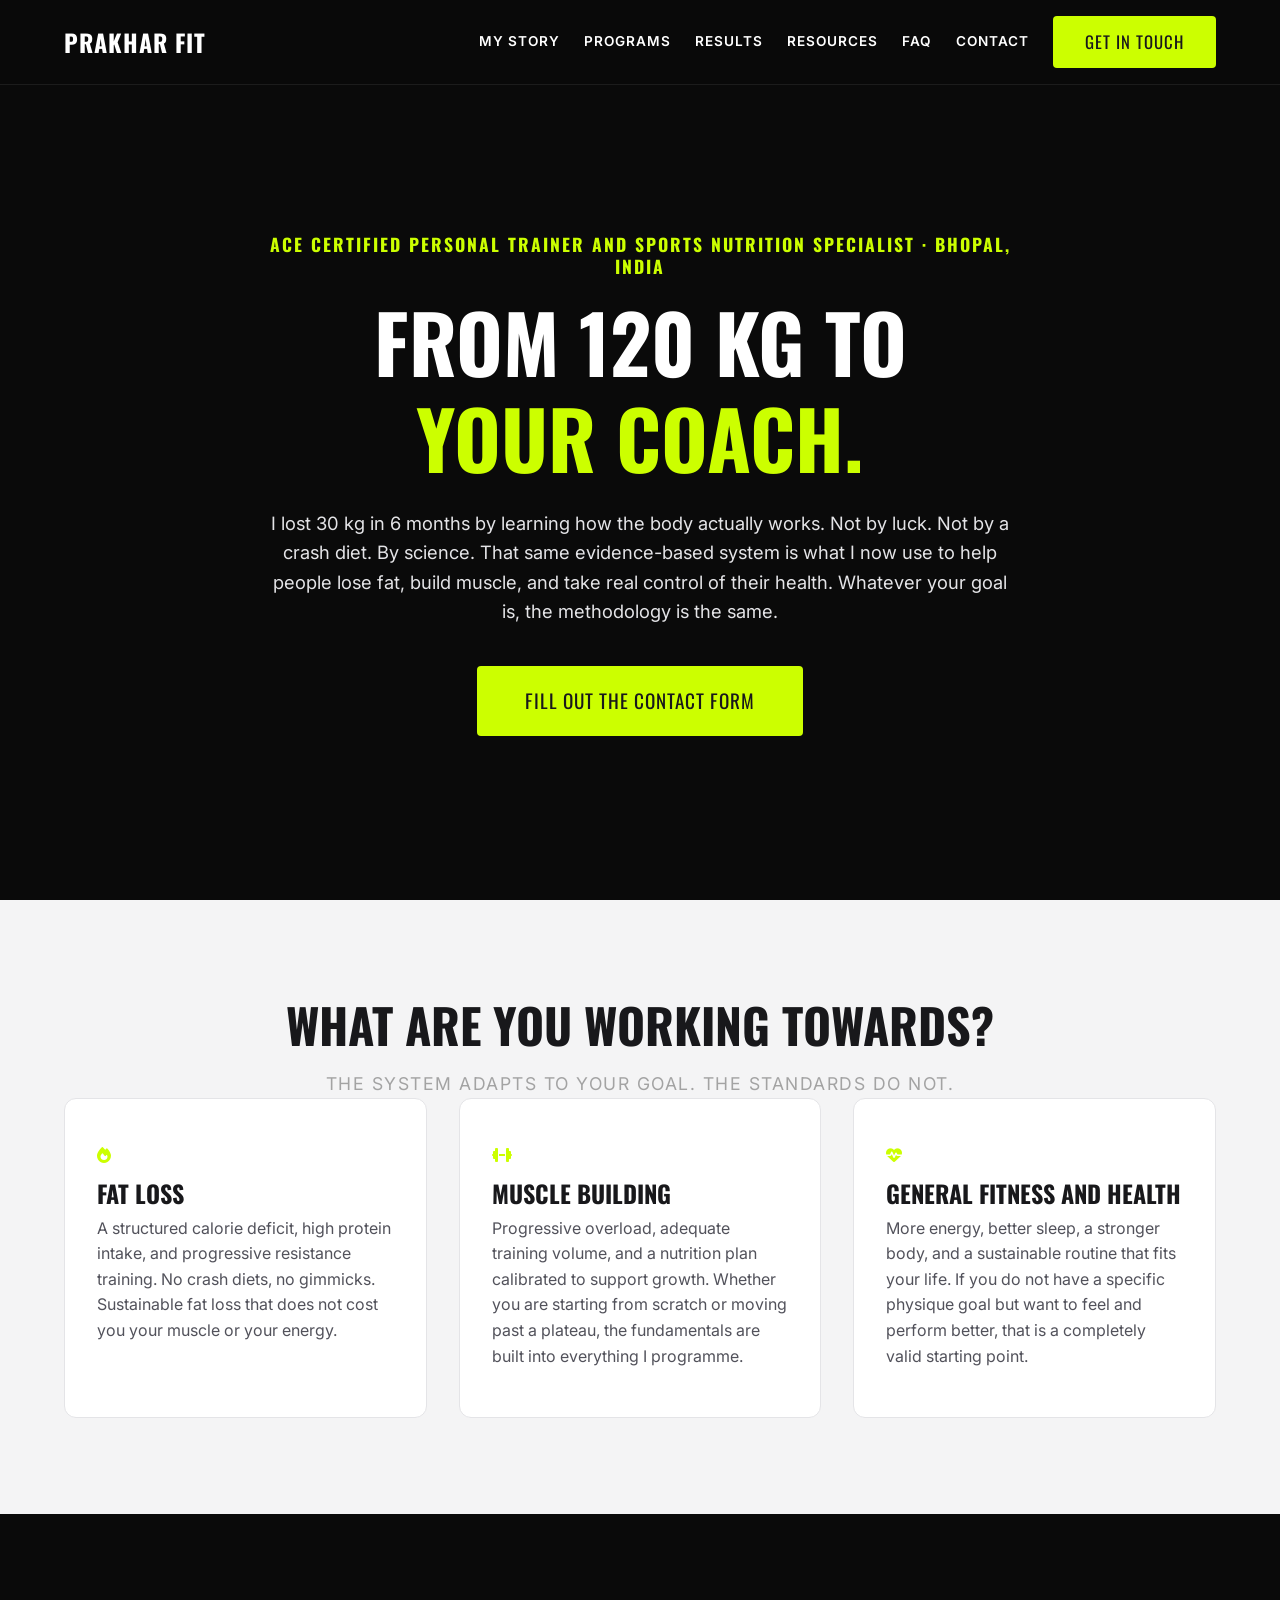
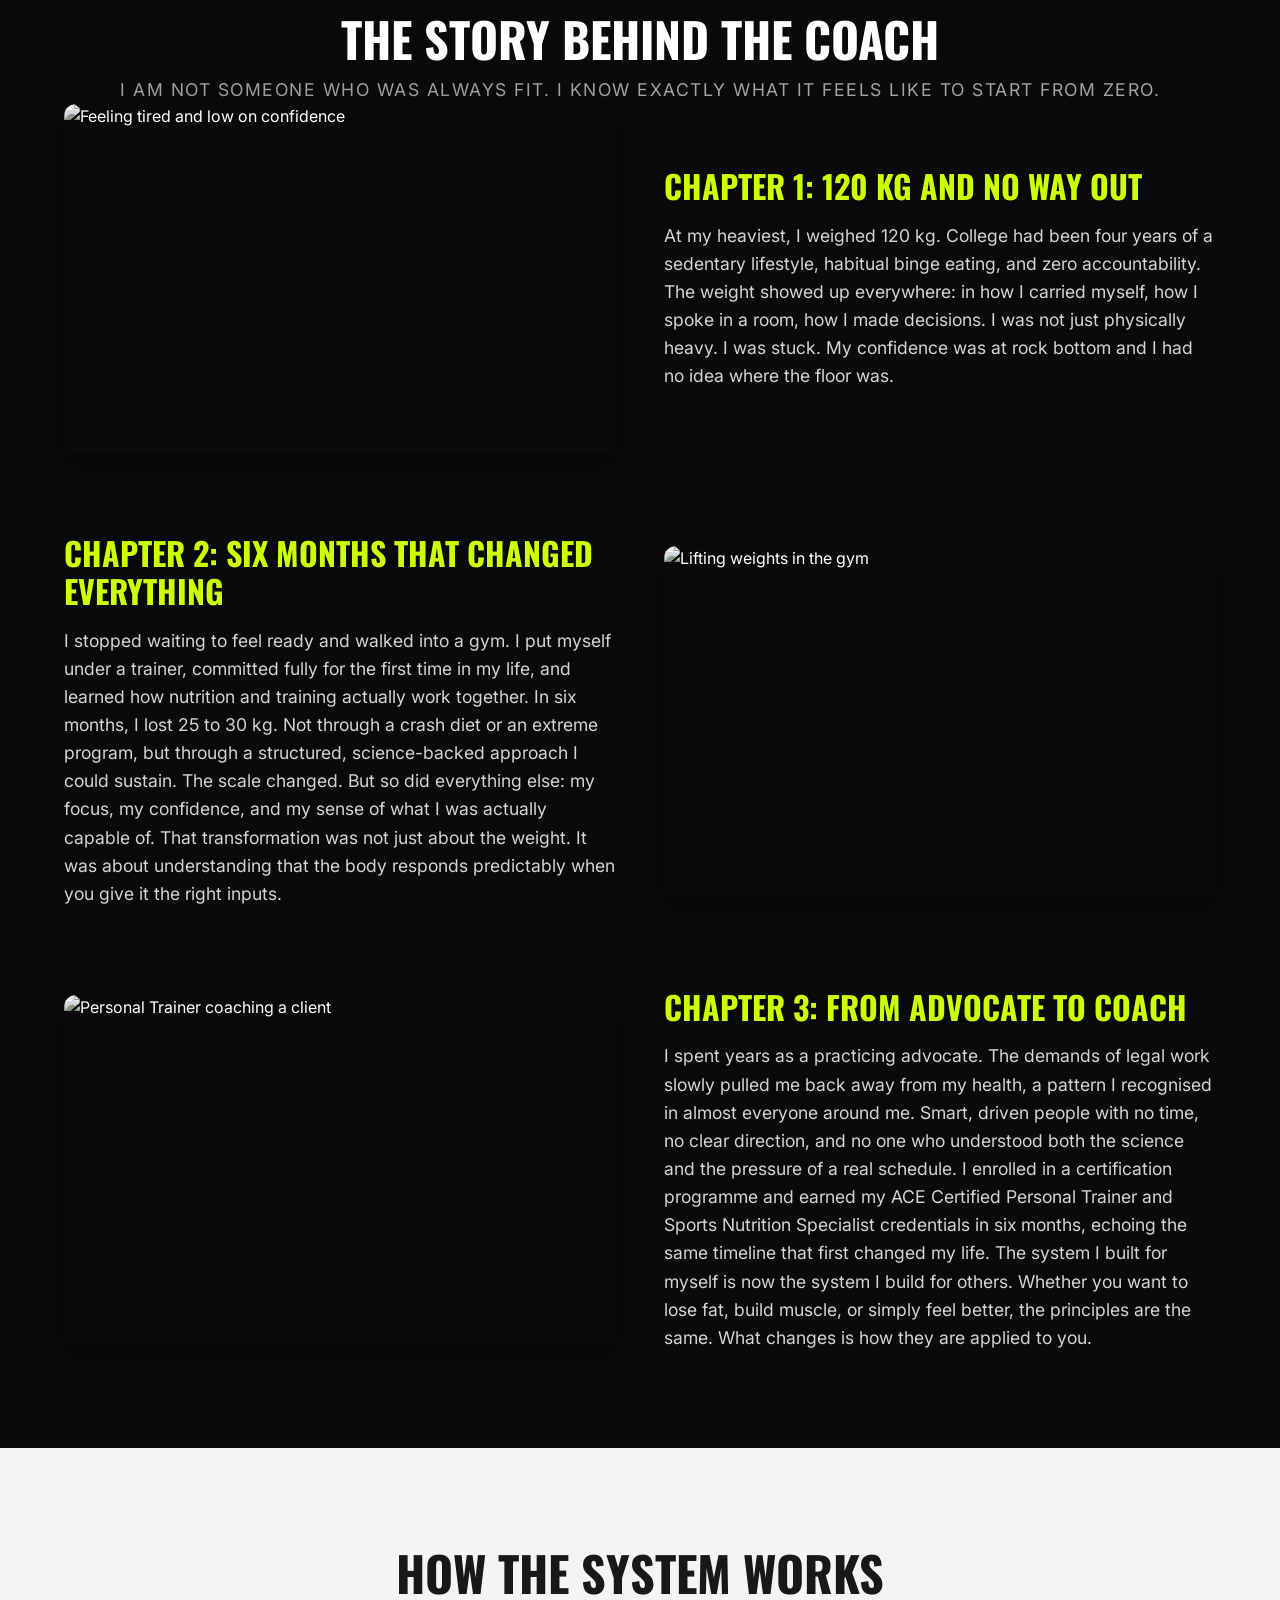
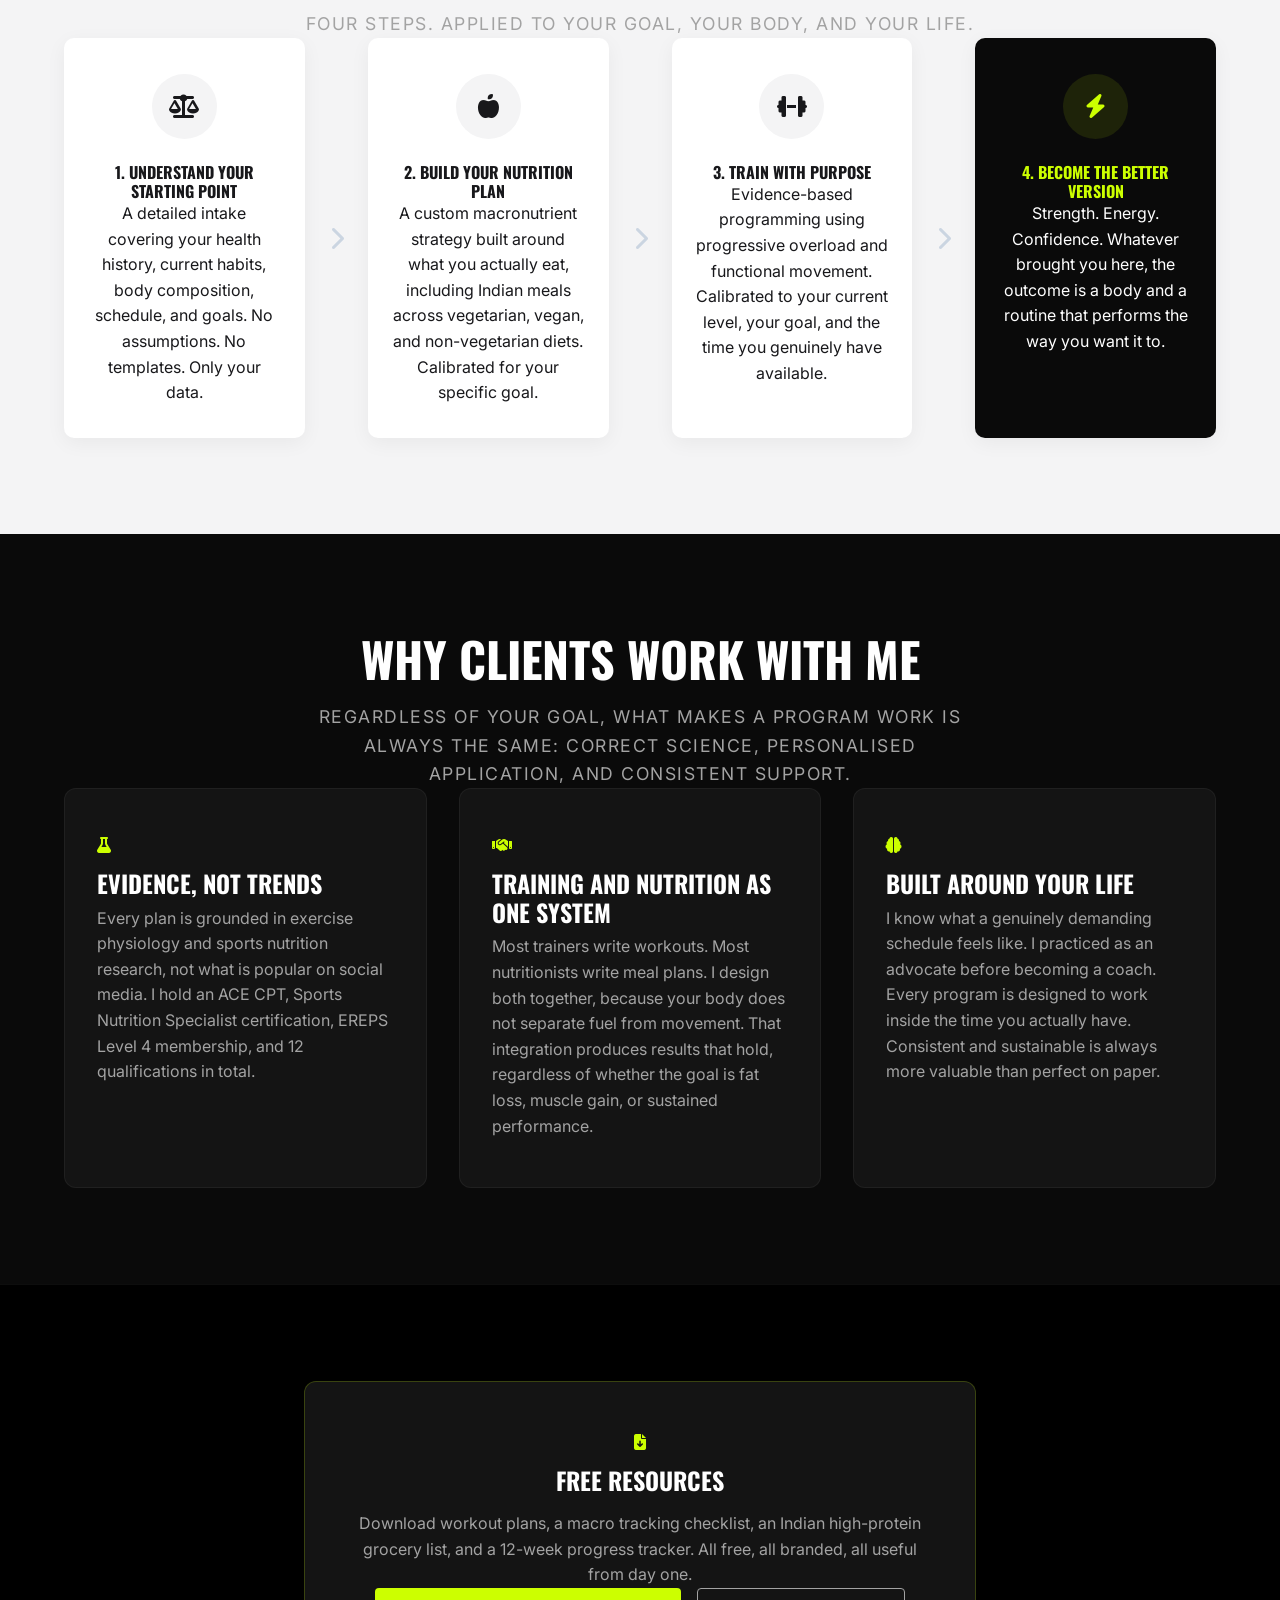
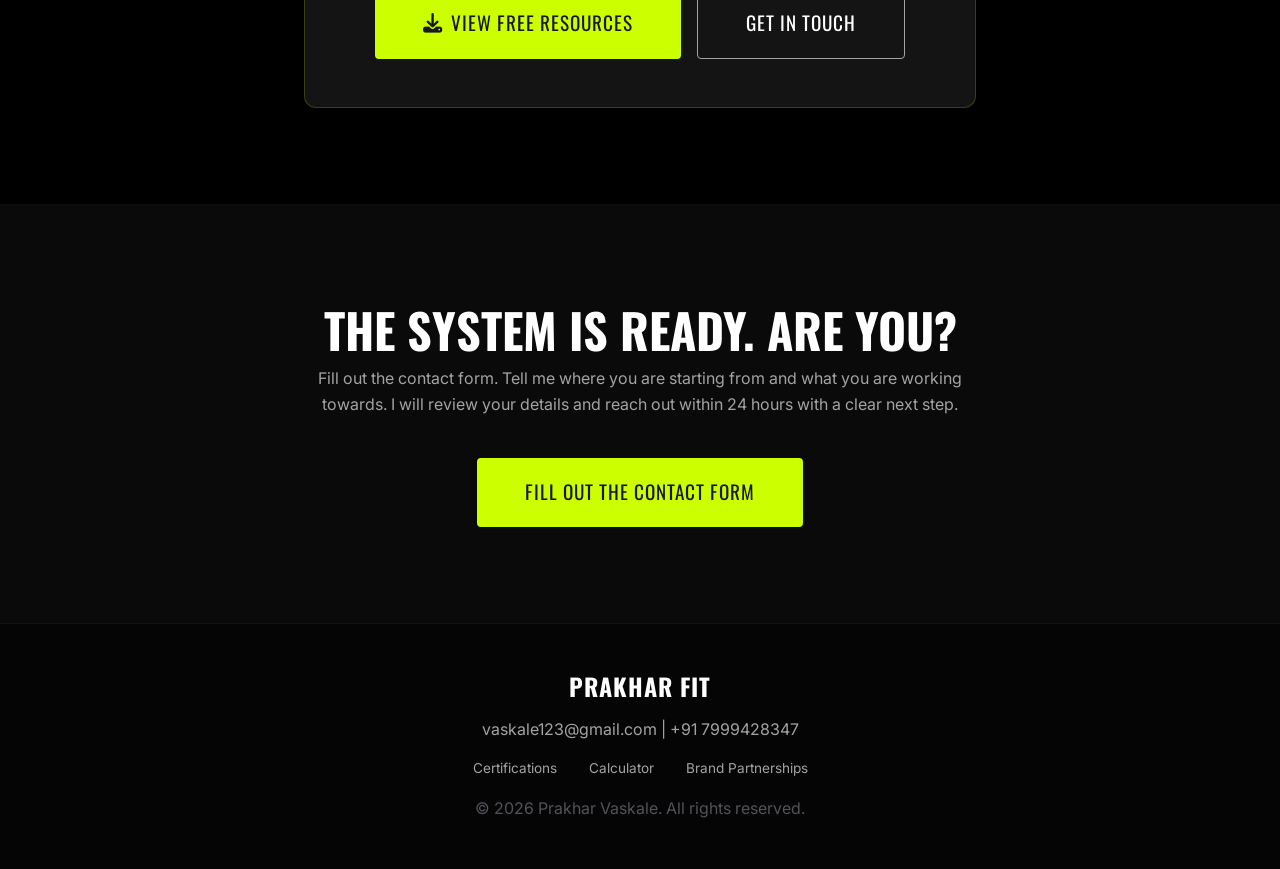
==== index.html @ 0dab8f1f "Add files via upload" ====
<!DOCTYPE html>
<html lang="en">
<head>
    <meta charset="UTF-8">
    <meta name="viewport" content="width=device-width, initial-scale=1.0">
    <title>Prakhar Vaskale | Personal Training and Fitness Coaching</title>
    <meta name="description" content="ACE Certified Personal Trainer who lost 30 kg in 6 months. Now coaching clients across India for fat loss, muscle building, and general fitness. Based in Bhopal.">
    <link rel="preconnect" href="https://fonts.googleapis.com">
    <link rel="preconnect" href="https://fonts.gstatic.com" crossorigin>
    <link href="https://fonts.googleapis.com/css2?family=Inter:wght@300;400;600&family=Oswald:wght@500;700&display=swap" rel="stylesheet">
    <link rel="stylesheet" href="https://cdnjs.cloudflare.com/ajax/libs/font-awesome/6.4.0/css/all.min.css">
    <link rel="stylesheet" href="style.css">
</head>
<body>
    <nav class="navbar">
        <div class="nav-container">
            <a href="index.html" class="logo">PRAKHAR FIT</a>
            <div class="nav-links">
                <a href="index.html#journey">My Story</a>
                <a href="programs.html">Programs</a>
                <a href="transformations.html">Results</a>
                <a href="resources.html">Resources</a>
                <a href="faq.html">FAQ</a>
                <a href="contact.html">Contact</a>
                <a href="contact.html" class="btn btn-accent">Get in Touch</a>
            </div>
        </div>
    </nav>

    <header class="hero">
        <div class="hero-overlay"></div>
        <div class="hero-content">
            <h4 class="hero-subtitle">ACE Certified Personal Trainer and Sports Nutrition Specialist · Bhopal, India</h4>
            <h1 class="hero-title">FROM 120 KG TO <br><span class="text-accent">YOUR COACH.</span></h1>
            <p class="hero-description">I lost 30 kg in 6 months by learning how the body actually works. Not by luck. Not by a crash diet. By science. That same evidence-based system is what I now use to help people lose fat, build muscle, and take real control of their health. Whatever your goal is, the methodology is the same.</p>
            <div class="hero-buttons">
                <a href="contact.html" class="btn btn-accent btn-large">Fill Out the Contact Form</a>
            </div>
        </div>
    </header>

    <section class="section grey-section">
        <div class="container text-center mb-10">
            <h2 class="section-title text-dark">What Are You Working Towards?</h2>
            <p class="section-subtitle text-dark mt-4">The system adapts to your goal. The standards do not.</p>
        </div>
        <div class="grid-3 container">
            <div class="feature-card" style="background:#fff;border:1px solid #e4e4e7;">
                <i class="fa-solid fa-fire text-accent text-4xl mb-4"></i>
                <h3 class="mb-2" style="color:var(--text-dark);">Fat Loss</h3>
                <p style="color:#52525b;">A structured calorie deficit, high protein intake, and progressive resistance training. No crash diets, no gimmicks. Sustainable fat loss that does not cost you your muscle or your energy.</p>
            </div>
            <div class="feature-card" style="background:#fff;border:1px solid #e4e4e7;">
                <i class="fa-solid fa-dumbbell text-accent text-4xl mb-4"></i>
                <h3 class="mb-2" style="color:var(--text-dark);">Muscle Building</h3>
                <p style="color:#52525b;">Progressive overload, adequate training volume, and a nutrition plan calibrated to support growth. Whether you are starting from scratch or moving past a plateau, the fundamentals are built into everything I programme.</p>
            </div>
            <div class="feature-card" style="background:#fff;border:1px solid #e4e4e7;">
                <i class="fa-solid fa-heart-pulse text-accent text-4xl mb-4"></i>
                <h3 class="mb-2" style="color:var(--text-dark);">General Fitness and Health</h3>
                <p style="color:#52525b;">More energy, better sleep, a stronger body, and a sustainable routine that fits your life. If you do not have a specific physique goal but want to feel and perform better, that is a completely valid starting point.</p>
            </div>
        </div>
    </section>

    <section id="journey" class="section dark-section">
        <div class="container text-center mb-12">
            <h2 class="section-title">The Story Behind the Coach</h2>
            <p class="section-subtitle">I am not someone who was always fit. I know exactly what it feels like to start from zero.</p>
        </div>
        <div class="timeline container">
            <div class="timeline-item">
                <div class="timeline-img">
                    <img src="https://images.unsplash.com/photo-1549923746-c502d488b3ea?q=80&w=600&auto=format&fit=crop" alt="Feeling tired and low on confidence">
                </div>
                <div class="timeline-content">
                    <h3>Chapter 1: 120 kg and No Way Out</h3>
                    <p>At my heaviest, I weighed 120 kg. College had been four years of a sedentary lifestyle, habitual binge eating, and zero accountability. The weight showed up everywhere: in how I carried myself, how I spoke in a room, how I made decisions. I was not just physically heavy. I was stuck. My confidence was at rock bottom and I had no idea where the floor was.</p>
                </div>
            </div>
            <div class="timeline-item reverse">
                <div class="timeline-img">
                    <img src="https://images.unsplash.com/photo-1581009146145-b5ef050c2e1e?q=80&w=600&auto=format&fit=crop" alt="Lifting weights in the gym">
                </div>
                <div class="timeline-content">
                    <h3>Chapter 2: Six Months That Changed Everything</h3>
                    <p>I stopped waiting to feel ready and walked into a gym. I put myself under a trainer, committed fully for the first time in my life, and learned how nutrition and training actually work together. In six months, I lost 25 to 30 kg. Not through a crash diet or an extreme program, but through a structured, science-backed approach I could sustain. The scale changed. But so did everything else: my focus, my confidence, and my sense of what I was actually capable of. That transformation was not just about the weight. It was about understanding that the body responds predictably when you give it the right inputs.</p>
                </div>
            </div>
            <div class="timeline-item">
                <div class="timeline-img">
                    <img src="https://images.unsplash.com/photo-1571019614242-c5c5dee9f50b?q=80&w=600&auto=format&fit=crop" alt="Personal Trainer coaching a client">
                </div>
                <div class="timeline-content">
                    <h3>Chapter 3: From Advocate to Coach</h3>
                    <p>I spent years as a practicing advocate. The demands of legal work slowly pulled me back away from my health, a pattern I recognised in almost everyone around me. Smart, driven people with no time, no clear direction, and no one who understood both the science and the pressure of a real schedule. I enrolled in a certification programme and earned my ACE Certified Personal Trainer and Sports Nutrition Specialist credentials in six months, echoing the same timeline that first changed my life. The system I built for myself is now the system I build for others. Whether you want to lose fat, build muscle, or simply feel better, the principles are the same. What changes is how they are applied to you.</p>
                </div>
            </div>
        </div>
    </section>

    <section id="methodology" class="section grey-section">
        <div class="container text-center mb-12">
            <h2 class="section-title text-dark">How the System Works</h2>
            <p class="section-subtitle text-dark">Four steps. Applied to your goal, your body, and your life.</p>
        </div>
        <div class="flowchart container">
            <div class="flow-step">
                <div class="flow-icon"><i class="fa-solid fa-scale-balanced"></i></div>
                <h4>1. Understand Your Starting Point</h4>
                <p>A detailed intake covering your health history, current habits, body composition, schedule, and goals. No assumptions. No templates. Only your data.</p>
            </div>
            <div class="flow-arrow"><i class="fa-solid fa-chevron-right"></i></div>
            <div class="flow-step">
                <div class="flow-icon"><i class="fa-solid fa-apple-whole"></i></div>
                <h4>2. Build Your Nutrition Plan</h4>
                <p>A custom macronutrient strategy built around what you actually eat, including Indian meals across vegetarian, vegan, and non-vegetarian diets. Calibrated for your specific goal.</p>
            </div>
            <div class="flow-arrow"><i class="fa-solid fa-chevron-right"></i></div>
            <div class="flow-step">
                <div class="flow-icon"><i class="fa-solid fa-dumbbell"></i></div>
                <h4>3. Train with Purpose</h4>
                <p>Evidence-based programming using progressive overload and functional movement. Calibrated to your current level, your goal, and the time you genuinely have available.</p>
            </div>
            <div class="flow-arrow"><i class="fa-solid fa-chevron-right"></i></div>
            <div class="flow-step highlight-step">
                <div class="flow-icon"><i class="fa-solid fa-bolt"></i></div>
                <h4>4. Become the Better Version</h4>
                <p>Strength. Energy. Confidence. Whatever brought you here, the outcome is a body and a routine that performs the way you want it to.</p>
            </div>
        </div>
    </section>

    <section class="section dark-section pb-24">
        <div class="container text-center mb-12">
            <h2 class="section-title">Why Clients Work with Me</h2>
            <p class="section-subtitle max-w-2xl mx-auto mt-4">Regardless of your goal, what makes a program work is always the same: correct science, personalised application, and consistent support.</p>
        </div>
        <div class="grid-3 container">
            <div class="feature-card">
                <i class="fa-solid fa-flask text-accent text-4xl mb-4"></i>
                <h3 class="mb-2">Evidence, Not Trends</h3>
                <p class="text-muted">Every plan is grounded in exercise physiology and sports nutrition research, not what is popular on social media. I hold an ACE CPT, Sports Nutrition Specialist certification, EREPS Level 4 membership, and 12 qualifications in total.</p>
            </div>
            <div class="feature-card">
                <i class="fa-solid fa-handshake text-accent text-4xl mb-4"></i>
                <h3 class="mb-2">Training and Nutrition as One System</h3>
                <p class="text-muted">Most trainers write workouts. Most nutritionists write meal plans. I design both together, because your body does not separate fuel from movement. That integration produces results that hold, regardless of whether the goal is fat loss, muscle gain, or sustained performance.</p>
            </div>
            <div class="feature-card">
                <i class="fa-solid fa-brain text-accent text-4xl mb-4"></i>
                <h3 class="mb-2">Built Around Your Life</h3>
                <p class="text-muted">I know what a genuinely demanding schedule feels like. I practiced as an advocate before becoming a coach. Every program is designed to work inside the time you actually have. Consistent and sustainable is always more valuable than perfect on paper.</p>
            </div>
        </div>
    </section>

    <section class="section black-section lead-magnet-section border-y">
        <div class="container">
            <div class="lead-magnet-card text-center max-w-2xl mx-auto">
                <i class="fa-solid fa-file-arrow-down text-accent text-5xl mb-4"></i>
                <h2 class="mb-4">Free Resources</h2>
                <p class="text-muted mb-6">Download workout plans, a macro tracking checklist, an Indian high-protein grocery list, and a 12-week progress tracker. All free, all branded, all useful from day one.</p>
                <div style="display:flex;gap:1rem;justify-content:center;flex-wrap:wrap;">
                    <a href="resources.html" class="btn btn-accent btn-large"><i class="fa-solid fa-download" style="margin-right:0.5rem;"></i>View Free Resources</a>
                    <a href="contact.html" class="btn btn-outline btn-large">Get in Touch</a>
                </div>
            </div>
        </div>
    </section>

    <section id="consultation" class="section dark-section text-center">
        <div class="container">
            <h2 class="section-title mb-4">The System Is Ready. Are You?</h2>
            <p class="section-desc text-muted mb-10 max-w-2xl mx-auto">Fill out the contact form. Tell me where you are starting from and what you are working towards. I will review your details and reach out within 24 hours with a clear next step.</p>
            <a href="contact.html" class="btn btn-accent btn-large">Fill Out the Contact Form</a>
        </div>
    </section>

    <footer class="footer">
        <div class="container text-center">
            <h3 class="logo mb-4">PRAKHAR FIT</h3>
            <p class="text-muted mb-4"><a href="mailto:vaskale123@gmail.com?subject=Coaching%20Enquiry&body=Hi%20Prakhar%2C%0A%0AI%20came%20across%20your%20website%20and%20wanted%20to%20reach%20out%20about%20your%20coaching%20programs.%20A%20bit%20about%20me%3A%0A%0AName%3A%20%0AGoal%3A%20%0AA%20few%20details%20or%20questions%3A%20%0A%0ALooking%20forward%20to%20hearing%20from%20you." style="color:inherit;text-decoration:none;">vaskale123@gmail.com</a> | +91 7999428347</p>
            <div style="display:flex;justify-content:center;gap:2rem;margin-bottom:1rem;flex-wrap:wrap;">
                <a href="certifications.html" style="color:var(--text-muted);text-decoration:none;font-size:0.85rem;">Certifications</a>
                <a href="calculator.html" style="color:var(--text-muted);text-decoration:none;font-size:0.85rem;">Calculator</a>
                <a href="brands.html" style="color:var(--text-muted);text-decoration:none;font-size:0.85rem;">Brand Partnerships</a>
            </div>
            <p class="text-sm text-dark-muted">&copy; 2026 Prakhar Vaskale. All rights reserved.</p>
        </div>
    </footer>
</body>
</html>
---- style.css ----
/* =========================================
   1. Reset & Core Variables
   ========================================= */
:root {
    --bg-main: #0a0a0a;
    --bg-card: #141414;
    --bg-light: #f4f4f5;
    --accent: #ccff00; 
    --accent-hover: #b3e600;
    --text-main: #ffffff;
    --text-muted: #a3a3a3;
    --text-dark: #18181b;
    --font-heading: 'Oswald', sans-serif;
    --font-body: 'Inter', sans-serif;
    --transition: all 0.3s ease-in-out;
}

*, *::before, *::after {
    margin: 0;
    padding: 0;
    box-sizing: border-box;
}

html {
    scroll-behavior: smooth;
    /* Fix for mobile chrome viewport height */
    height: -webkit-fill-available;
}

body {
    font-family: var(--font-body);
    background-color: var(--bg-main);
    color: var(--text-main);
    line-height: 1.6;
    -webkit-font-smoothing: antialiased;
    overflow-x: hidden;
    width: 100%;
    min-height: 100vh;
    min-height: -webkit-fill-available;
}

img {
    max-width: 100%;
    height: auto;
    display: block;
}

/* =========================================
   2. Typography & Utility Classes
   ========================================= */
h1, h2, h3, h4, .logo {
    font-family: var(--font-heading);
    text-transform: uppercase;
    line-height: 1.2;
}

.text-accent { color: var(--accent); }
.text-muted { color: var(--text-muted); }
.text-dark { color: var(--text-dark); }
.text-main { color: var(--text-main); }
.text-center { text-align: center; }
.font-bold { font-weight: 700; }
.text-lg { font-size: 1.15rem; }

.mb-2 { margin-bottom: 0.5rem; }
.mb-4 { margin-bottom: 1rem; }
.mb-10 { margin-bottom: 2.5rem; }
.mb-12 { margin-bottom: 3.5rem; }
.mt-4 { margin-top: 1rem; }
.mr-4 { margin-right: 1rem; }
.mt-nav { margin-top: 70px; }

.max-w-2xl { max-width: 42rem; width: 100%; }
.mx-auto { margin-left: auto; margin-right: auto; }
.container { max-width: 1200px; margin: 0 auto; padding: 0 1.5rem; width: 100%; }
.flex { display: flex; }
.items-center { align-items: center; }
.justify-center { justify-content: center; }
.gap-4 { gap: 1rem; }
.flex-wrap { flex-wrap: wrap; }

/* =========================================
   3. Buttons
   ========================================= */
.btn {
    display: inline-flex;
    align-items: center;
    justify-content: center;
    padding: 0.8rem 2rem;
    font-family: var(--font-heading);
    font-size: 1.05rem;
    text-transform: uppercase;
    letter-spacing: 1px;
    transition: var(--transition);
    cursor: pointer;
    border: none;
    text-decoration: none;
    border-radius: 4px; 
    text-align: center;
}

.btn-accent { background-color: var(--accent); color: var(--text-dark); }
.btn-accent:hover { background-color: var(--accent-hover); transform: translateY(-2px); box-shadow: 0 8px 20px rgba(204, 255, 0, 0.15); }
.btn-large { padding: 1.2rem 3rem; font-size: 1.2rem; }
.btn-outline { background-color: transparent; border: 1px solid var(--text-muted); color: var(--text-main); }
.btn-outline:hover { background-color: rgba(255,255,255,0.05); }

/* =========================================
   4. Navigation (FIXED FOR CHROME MOBILE)
   ========================================= */
.navbar {
    position: fixed;
    top: 0; 
    left: 0; 
    width: 100%;
    background: rgba(10, 10, 10, 0.98); /* Higher opacity for mobile stability */
    backdrop-filter: blur(10px);
    -webkit-backdrop-filter: blur(10px); /* Safari support */
    z-index: 9999; /* Forced to the absolute top */
    border-bottom: 1px solid rgba(255, 255, 255, 0.08);
    /* Prevent Chrome from hiding bar on scroll */
    transform: translateZ(0);
}

.nav-container {
    display: flex;
    justify-content: space-between;
    align-items: center;
    padding: 1rem 1.5rem;
    max-width: 1200px;
    margin: 0 auto;
}

.logo { font-size: 1.5rem; letter-spacing: 1px; color: var(--text-main); font-weight: 700; text-decoration: none; }
.nav-links { display: flex; align-items: center; gap: 1.5rem; }
.nav-links a:not(.btn) { color: var(--text-main); text-decoration: none; font-weight: 600; font-size: 0.85rem; text-transform: uppercase; letter-spacing: 1px; transition: var(--transition); }
.nav-links a:not(.btn):hover { color: var(--accent); }

/* =========================================
   5. Hero Section
   ========================================= */
.hero {
    position: relative;
    height: 100vh; 
    display: flex;
    align-items: center;
    justify-content: center;
    text-align: center;
    background-image: url('https://images.unsplash.com/photo-1534438327276-14e5300c3a48?q=80&w=1920&auto=format&fit=crop');
    background-size: cover;
    background-position: center;
    /* Ensure hero content doesn't hide behind nav */
    padding-top: 70px;
}

.hero-overlay {
    position: absolute; inset: 0;
    background: linear-gradient(to bottom, rgba(10, 10, 10, 0.8) 0%, rgba(10, 10, 10, 0.95) 100%);
}

.hero-content {
    position: relative;
    z-index: 10;
    max-width: 800px;
    width: 100%;
    padding: 0 1.5rem;
}

.hero-subtitle { color: var(--accent); letter-spacing: 2px; font-size: 1.1rem; margin-bottom: 1rem; }
.hero-title { font-size: clamp(2.5rem, 8vw, 5rem); margin-bottom: 1.5rem; }
.hero-description { font-size: 1.15rem; color: #e4e4e7; margin-bottom: 2.5rem; }

/* =========================================
   6. General Layout Sections
   ========================================= */
.section { padding: 6rem 0; width: 100%; }
.dark-section { background-color: var(--bg-main); }
.black-section { background-color: #000000; }
.grey-section { background-color: var(--bg-light); color: var(--text-dark); }

.page-header { padding: 8rem 1.5rem 4rem; text-align: center; background-color: var(--bg-main); border-bottom: 1px solid rgba(255,255,255,0.05); }
.section-title { font-size: clamp(2rem, 4vw, 3rem); margin-bottom: 0.5rem; }
.section-subtitle { font-size: 1.1rem; color: var(--text-muted); text-transform: uppercase; letter-spacing: 1.5px;}

/* =========================================
   7. Visual Timeline
   ========================================= */
.timeline { display: flex; flex-direction: column; gap: 5rem; }
.timeline-item { display: flex; flex-wrap: wrap; align-items: center; gap: 3rem; width: 100%; }
.timeline-item.reverse { flex-direction: row-reverse; }

.timeline-img { flex: 1 1 400px; position: relative; }
.timeline-content { flex: 1 1 400px; }

.timeline-img img { 
    width: 100%; height: 350px; object-fit: cover; 
    border-radius: 12px; filter: grayscale(80%); 
    transition: var(--transition); box-shadow: 0 10px 30px rgba(0,0,0,0.5); 
}
.timeline-item:hover .timeline-img img { filter: grayscale(0%); transform: scale(1.02); }
.timeline-content h3 { font-size: 2rem; color: var(--accent); margin-bottom: 1rem; }
.timeline-content p { font-size: 1.1rem; color: #d4d4d8; }

/* =========================================
   8. Flowchart
   ========================================= */
.flowchart { display: flex; flex-wrap: wrap; justify-content: center; align-items: stretch; gap: 1.5rem; }
.flow-step { 
    flex: 1 1 220px; 
    background: #ffffff; padding: 2rem 1.5rem; border-radius: 10px; 
    text-align: center; box-shadow: 0 5px 20px rgba(0,0,0,0.05); 
    transition: var(--transition); border-top: 4px solid transparent; 
}
.flow-step:hover { transform: translateY(-5px); border-top-color: var(--accent); }
.highlight-step { background: var(--bg-main); color: var(--text-main); }
.highlight-step h4 { color: var(--accent); }

.flow-icon { 
    width: 65px; height: 65px; margin: 0 auto 1.5rem; 
    background: var(--bg-light); border-radius: 50%; 
    display: flex; align-items: center; justify-content: center; 
    font-size: 1.5rem; color: var(--text-dark); transition: var(--transition); 
}
.highlight-step .flow-icon { background: rgba(204, 255, 0, 0.1); color: var(--accent); }
.flow-step:hover .flow-icon { background: var(--accent); color: var(--text-dark); }
.flow-arrow { display: flex; align-items: center; justify-content: center; font-size: 1.5rem; color: #cbd5e1; }

/* =========================================
   9. Grids
   ========================================= */
.grid-3, .pricing-grid { 
    display: grid; 
    grid-template-columns: repeat(auto-fit, minmax(300px, 1fr)); 
    gap: 2rem; 
}

.feature-card, .pricing-card { 
    background: var(--bg-card); padding: 3rem 2rem; border-radius: 12px; 
    border: 1px solid rgba(255,255,255,0.05); transition: var(--transition); 
    display: flex; flex-direction: column; 
}
.feature-card:hover, .pricing-card:hover { border-color: var(--accent); transform: translateY(-5px); }

.feature-card img { width: 100%; height: 250px; object-fit: cover; border-radius: 8px; }
.feature-card h3 { font-size: 1.5rem; }

.pricing-card.premium { border-color: var(--accent); position: relative; }
.premium-badge { position: absolute; top: -12px; left: 50%; transform: translateX(-50%); background: var(--accent); color: var(--bg-main); padding: 0.25rem 1rem; border-radius: 20px; font-weight: 700; font-size: 0.8rem; text-transform: uppercase; white-space: nowrap; }
.feature-list { list-style: none; margin-bottom: 2.5rem; flex-grow: 1; text-align: left; }
.feature-list li { margin-bottom: 1rem; display: flex; align-items: flex-start; gap: 0.75rem; color: #d4d4d8; }
.feature-list i { color: var(--accent); margin-top: 0.25rem; }

/* =========================================
   10. Contact Section
   ========================================= */
.contact-grid {
    display: grid; 
    grid-template-columns: repeat(auto-fit, minmax(300px, 1fr)); 
    gap: 4rem; 
    align-items: start;
}

.contact-form-wrapper {
    background: var(--bg-card); padding: 3rem; border-radius: 12px; 
    border: 1px solid rgba(255,255,255,0.05); box-shadow: 0 10px 30px rgba(0,0,0,0.5);
}

.custom-form .form-group { margin-bottom: 1.5rem; text-align: left; }
.custom-form label { display: block; margin-bottom: 0.5rem; color: var(--text-muted); font-size: 0.9rem; text-transform: uppercase; letter-spacing: 1px; }
.custom-form input, .custom-form select, .custom-form textarea {
    width: 100%; padding: 1rem; background: var(--bg-main); border: 1px solid rgba(255,255,255,0.1); 
    border-radius: 6px; color: var(--text-main); font-family: var(--font-body); font-size: 1rem; transition: var(--transition);
}
.custom-form input:focus, .custom-form select:focus, .custom-form textarea:focus { outline: none; border-color: var(--accent); box-shadow: 0 0 0 2px rgba(204, 255, 0, 0.2); }

/* =========================================
   11. Calculator Section
   ========================================= */
#results-container { display: none; margin-top: 2rem; padding-top: 2rem; border-top: 1px solid rgba(255,255,255,0.1); }
.macro-grid { display: grid; grid-template-columns: repeat(3, 1fr); gap: 1rem; margin-top: 1.5rem; }
.macro-box { background: var(--bg-main); padding: 1.5rem 1rem; border-radius: 8px; text-align: center; border: 1px solid rgba(204, 255, 0, 0.2); }
.macro-number { font-family: var(--font-heading); font-size: 2rem; color: var(--text-main); margin-bottom: 0.25rem; }
.macro-label { font-size: 0.85rem; color: var(--text-muted); text-transform: uppercase; letter-spacing: 1px; }
.calories-box { text-align: center; margin-bottom: 2rem; }
.calories-number { font-family: var(--font-heading); font-size: 3.5rem; color: var(--accent); line-height: 1; }
.two-col-grid { display: grid; grid-template-columns: 1fr 1fr; gap: 1.5rem; }
.disclaimer-box { background: rgba(255,255,255,0.02); border: 1px solid rgba(255,255,255,0.05); padding: 1rem; border-radius: 8px; text-align: left; margin-bottom: 1.5rem; }

/* =========================================
   12. Calendly & Footer
   ========================================= */
.calendly-wrapper { 
    background: var(--bg-card); border-radius: 16px; max-width: 900px; 
    margin: 0 auto; border: 1px solid rgba(255,255,255,0.1); overflow: hidden; 
}
.footer { background: #050505; padding: 3rem 0; border-top: 1px solid rgba(255,255,255,0.05); }

/* =========================================
   13. New Elements: Lead Magnet & FAQ
   ========================================= */
.border-y {
    border-top: 1px solid rgba(255,255,255,0.05);
    border-bottom: 1px solid rgba(255,255,255,0.05);
}

.lead-magnet-card {
    background: var(--bg-card);
    padding: 3rem;
    border-radius: 12px;
    border: 1px solid rgba(204, 255, 0, 0.2);
    box-shadow: 0 10px 40px rgba(0,0,0,0.6);
}

.lead-input {
    flex: 1;
    min-width: 250px;
    padding: 1.1rem 1.5rem;
    background: var(--bg-main);
    border: 1px solid rgba(255,255,255,0.1);
    border-radius: 4px;
    color: var(--text-main);
    font-size: 1rem;
}

.lead-input:focus {
    outline: none;
    border-color: var(--accent);
}

.faq-container {
    text-align: left;
}

.faq-item {
    background: #ffffff;
    padding: 1.5rem;
    border-radius: 8px;
    margin-bottom: 1rem;
    box-shadow: 0 4px 10px rgba(0,0,0,0.03);
    border-left: 4px solid var(--accent);
}

.faq-question {
    font-size: 1.2rem;
    color: var(--bg-main);
    margin-bottom: 0.5rem;
}

.text-dark-muted {
    color: #52525b;
}

/* =========================================
   14. Responsive Fixes (MOBILE CHROME)
   ========================================= */
@media (max-width: 1000px) {
    .nav-container {
        flex-direction: column;
        padding: 1rem;
    }
    
    .nav-links {
        display: flex;
        flex-wrap: wrap;
        justify-content: center;
        gap: 0.8rem;
        margin-top: 1rem;
    }
    
    .nav-links a:not(.btn) {
        font-size: 0.8rem;
    }
    
    .navbar {
        position: fixed; /* Stick to top even on mobile */
    }

    .hero {
        padding-top: 140px; /* More space for the stacked mobile nav */
    }
    
    .mt-nav {
        margin-top: 140px;
    }

    .timeline-item.reverse { flex-direction: column; } 
    .flow-arrow { display: none; } 
}

@media (max-width: 600px) {
    .section { padding: 4rem 0; }
    .contact-form-wrapper { padding: 1.5rem; }
    .hero-title { font-size: 2.2rem; }
    .timeline-content { text-align: center; }
    .macro-grid { grid-template-columns: 1fr; } 
    .two-col-grid { grid-template-columns: 1fr; }
    
    .lead-magnet-card {
        padding: 2rem 1.5rem;
    }
    
    .lead-input {
        width: 100%;
        min-width: 100%;
    }
}
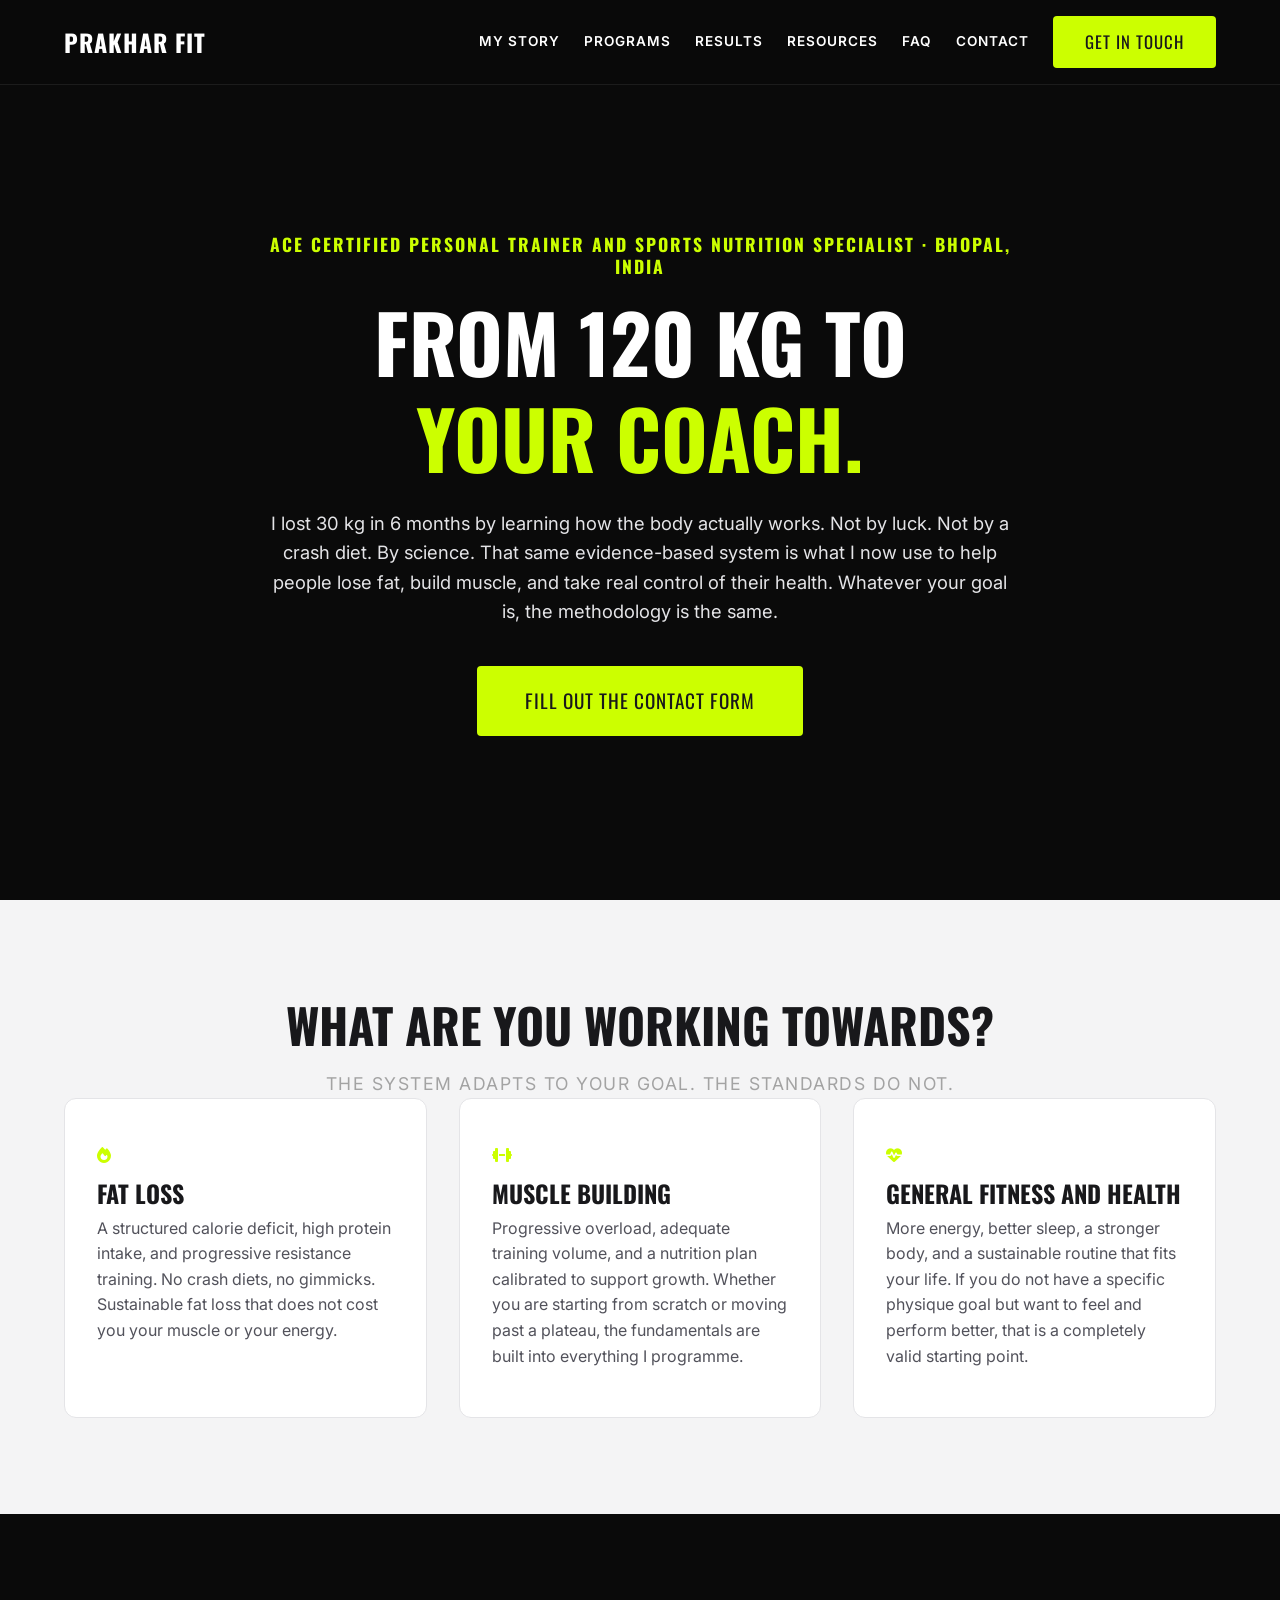
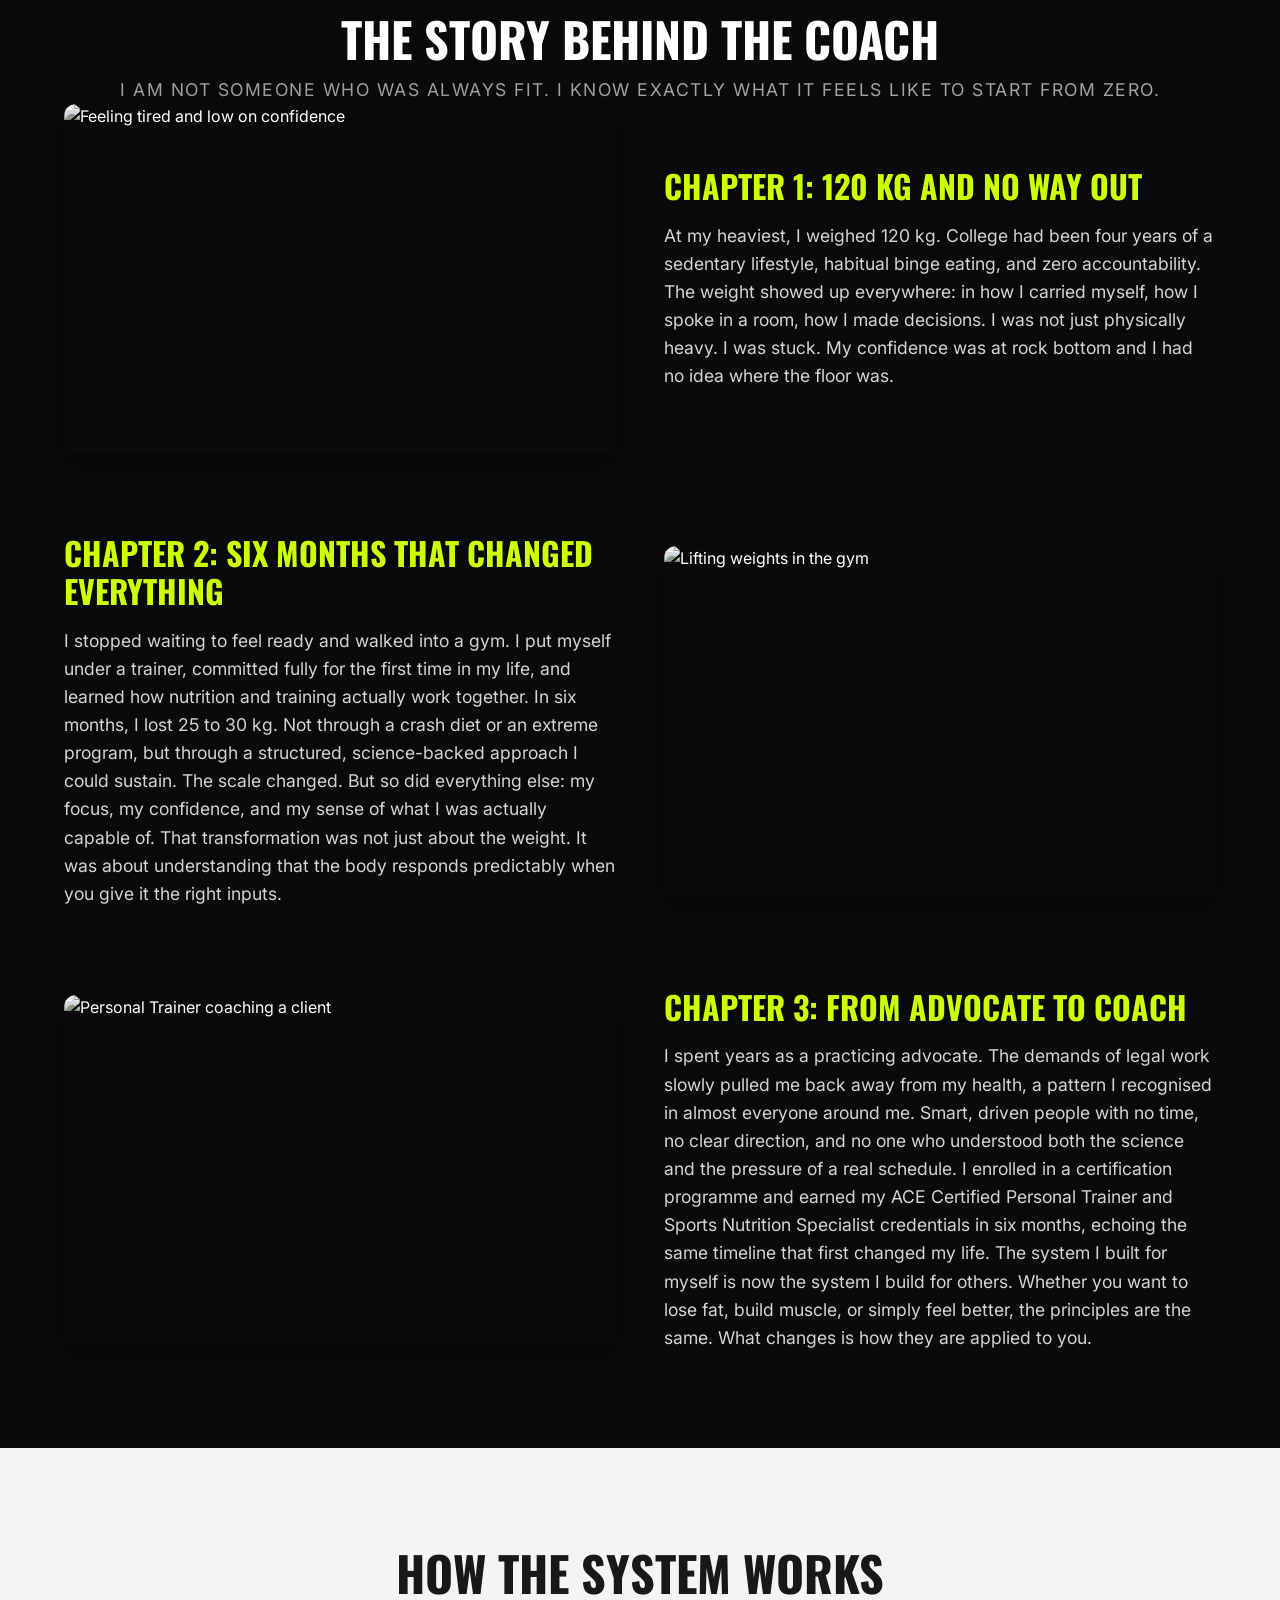
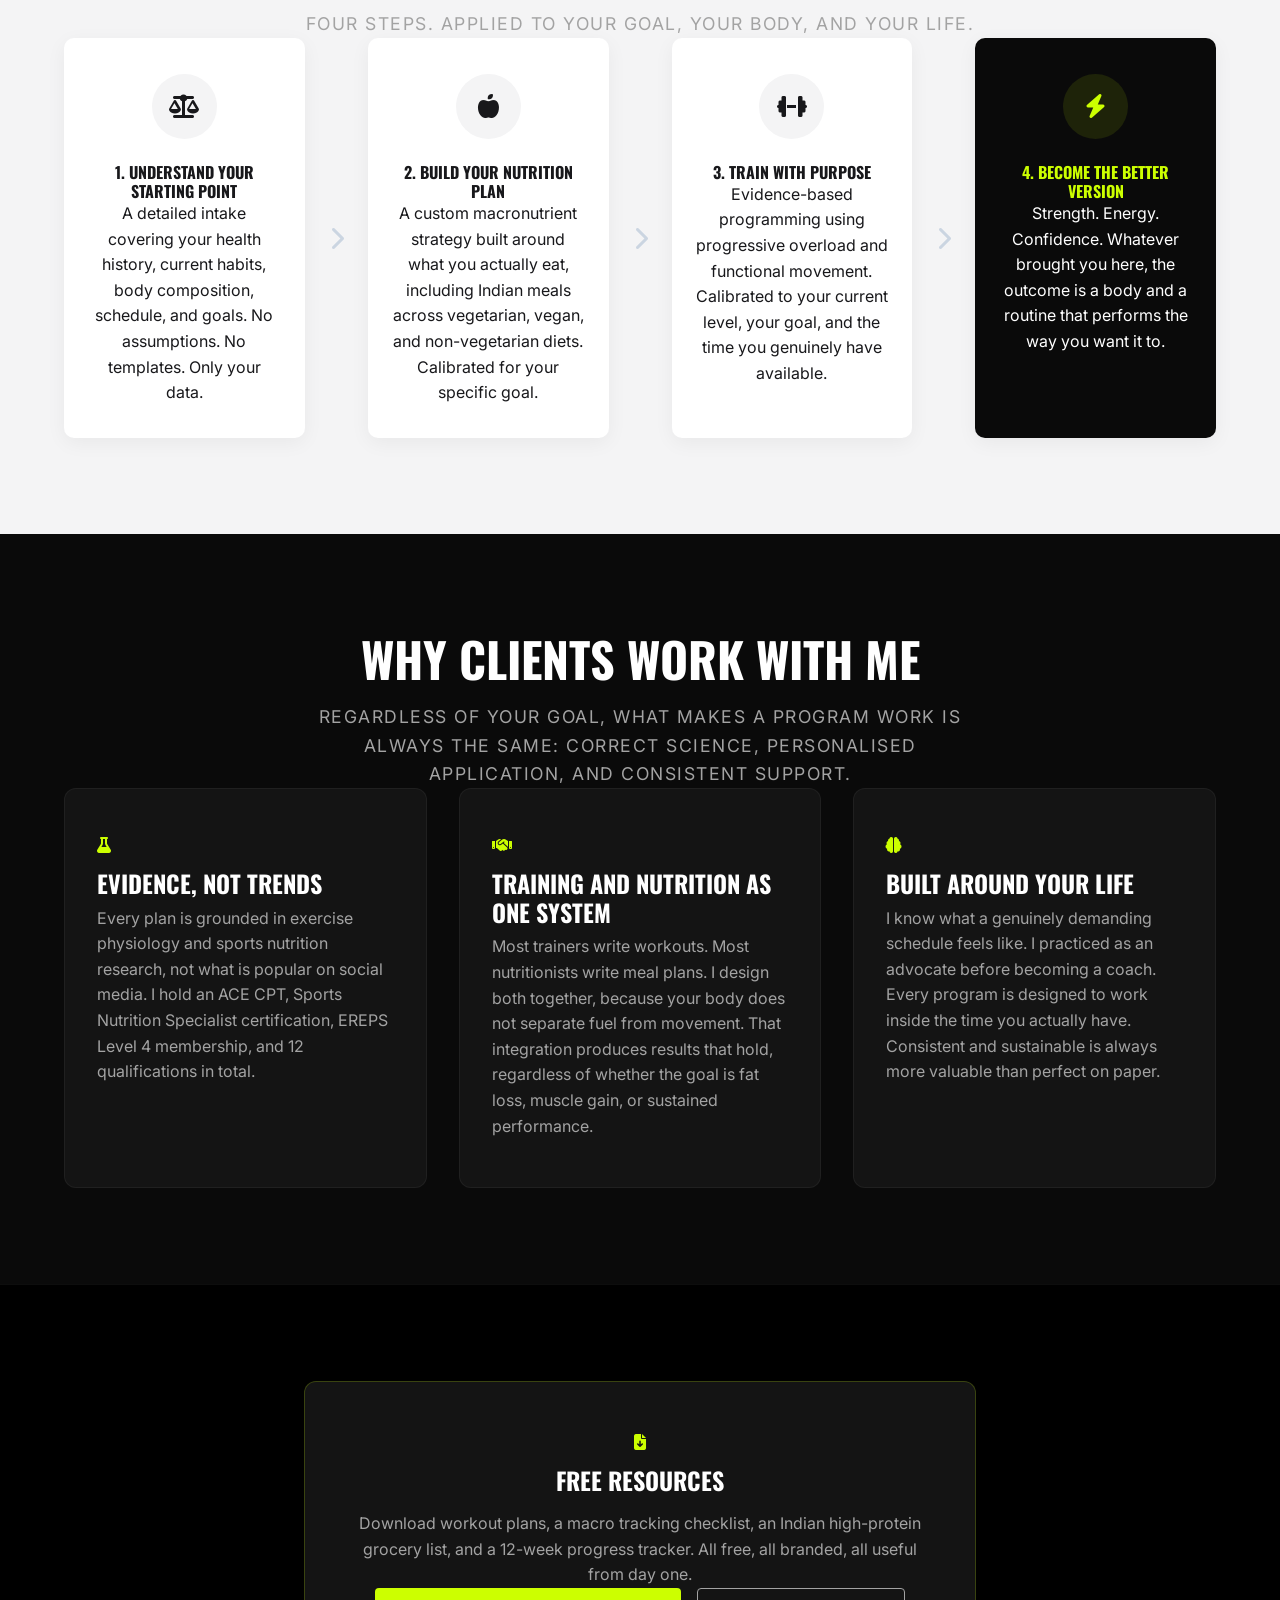
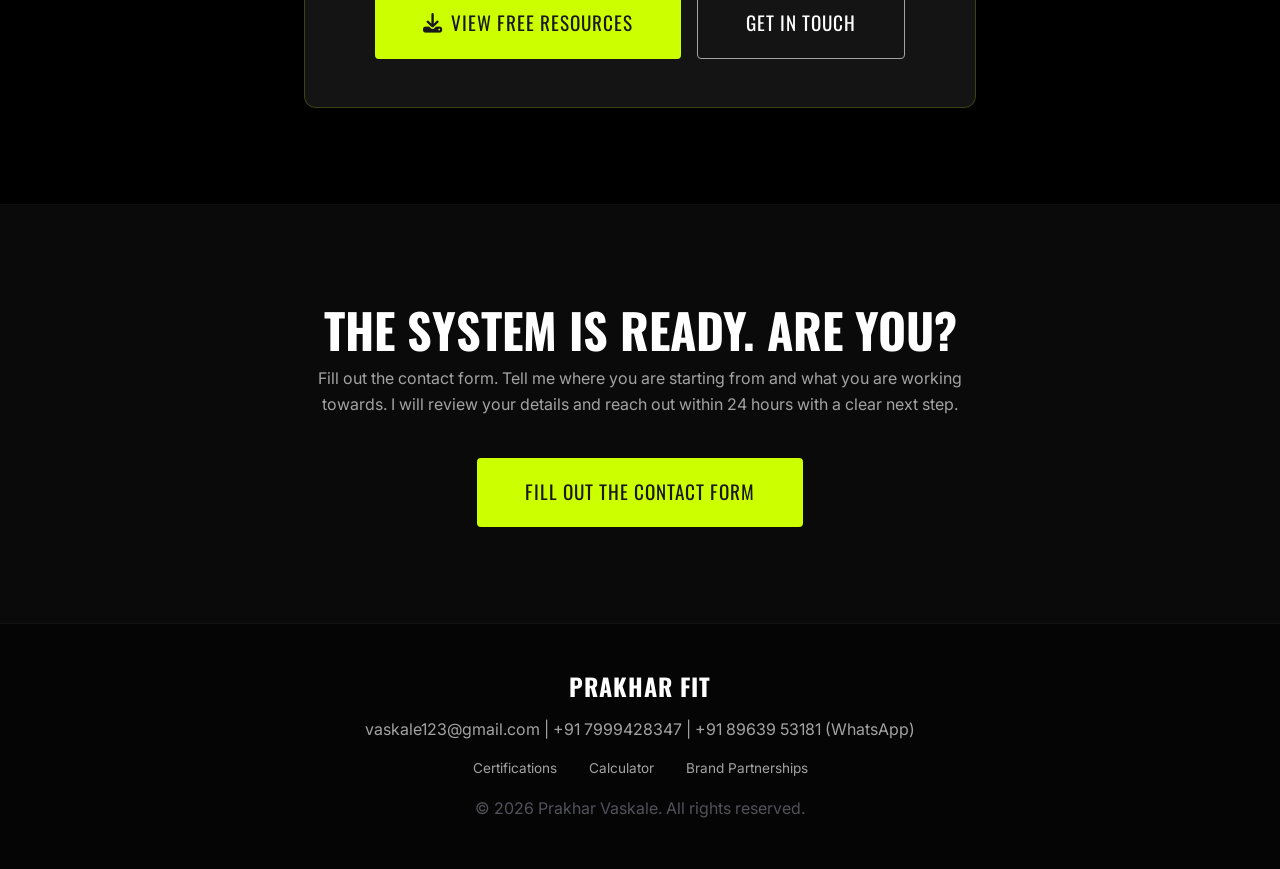
==== commit 464ed731: "Add files via upload" ====
--- a/index.html
+++ b/index.html
@@ -180,7 +180,7 @@
     <footer class="footer">
         <div class="container text-center">
             <h3 class="logo mb-4">PRAKHAR FIT</h3>
-            <p class="text-muted mb-4"><a href="mailto:vaskale123@gmail.com?subject=Coaching%20Enquiry&body=Hi%20Prakhar%2C%0A%0AI%20came%20across%20your%20website%20and%20wanted%20to%20reach%20out%20about%20your%20coaching%20programs.%20A%20bit%20about%20me%3A%0A%0AName%3A%20%0AGoal%3A%20%0AA%20few%20details%20or%20questions%3A%20%0A%0ALooking%20forward%20to%20hearing%20from%20you." style="color:inherit;text-decoration:none;">vaskale123@gmail.com</a> | +91 7999428347</p>
+            <p class="text-muted mb-4"><a href="mailto:vaskale123@gmail.com?subject=Coaching%20Enquiry&body=Hi%20Prakhar%2C%0A%0AI%20came%20across%20your%20website%20and%20wanted%20to%20reach%20out%20about%20your%20coaching%20programs.%20A%20bit%20about%20me%3A%0A%0AName%3A%20%0AGoal%3A%20%0AA%20few%20details%20or%20questions%3A%20%0A%0ALooking%20forward%20to%20hearing%20from%20you." style="color:inherit;text-decoration:none;">vaskale123@gmail.com</a> | +91 7999428347 | <a href="https://wa.me/918963953181?text=Hi%20Prakhar%2C%20I%20came%20across%20your%20website%20and%20wanted%20to%20get%20in%20touch%20about%20your%20coaching%20programs.%20Could%20you%20let%20me%20know%20more%20about%20how%20to%20get%20started%3F" style="color:inherit;text-decoration:none;">+91 89639 53181 (WhatsApp)</a></p>
             <div style="display:flex;justify-content:center;gap:2rem;margin-bottom:1rem;flex-wrap:wrap;">
                 <a href="certifications.html" style="color:var(--text-muted);text-decoration:none;font-size:0.85rem;">Certifications</a>
                 <a href="calculator.html" style="color:var(--text-muted);text-decoration:none;font-size:0.85rem;">Calculator</a>
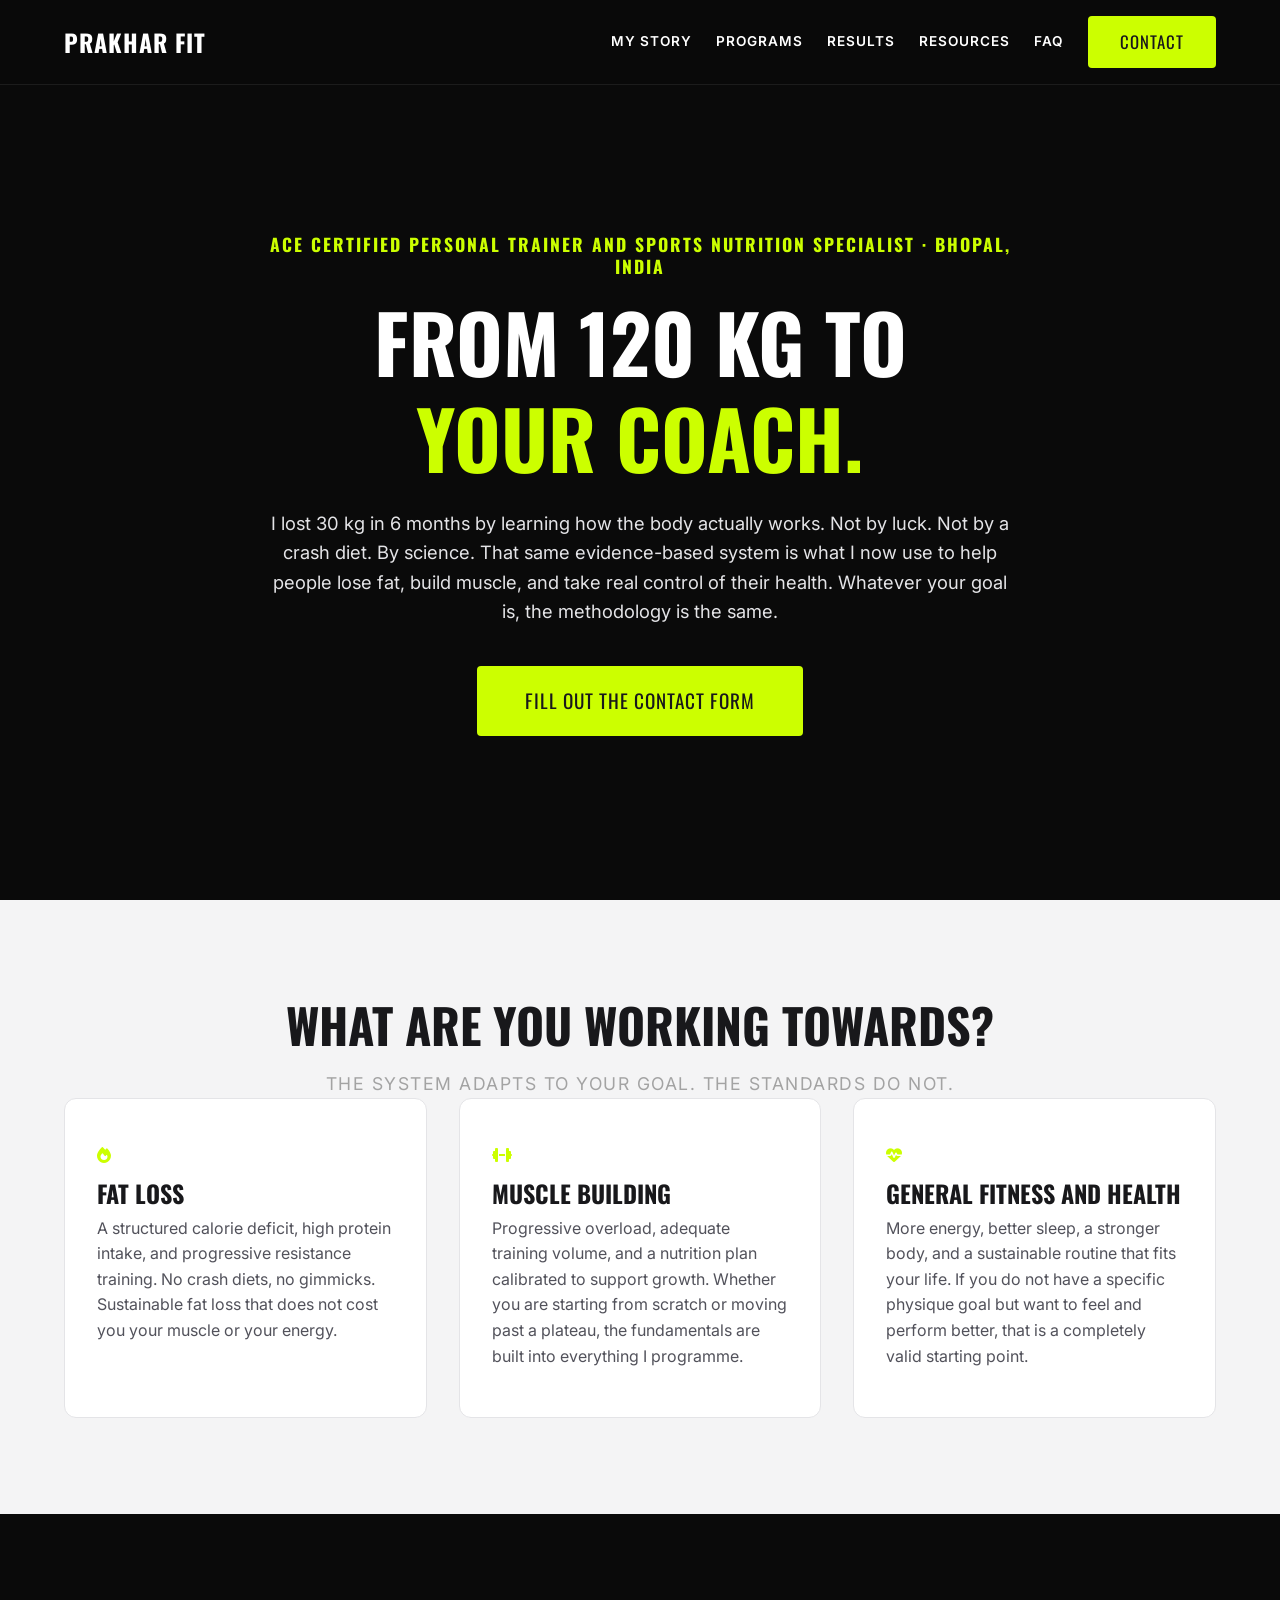
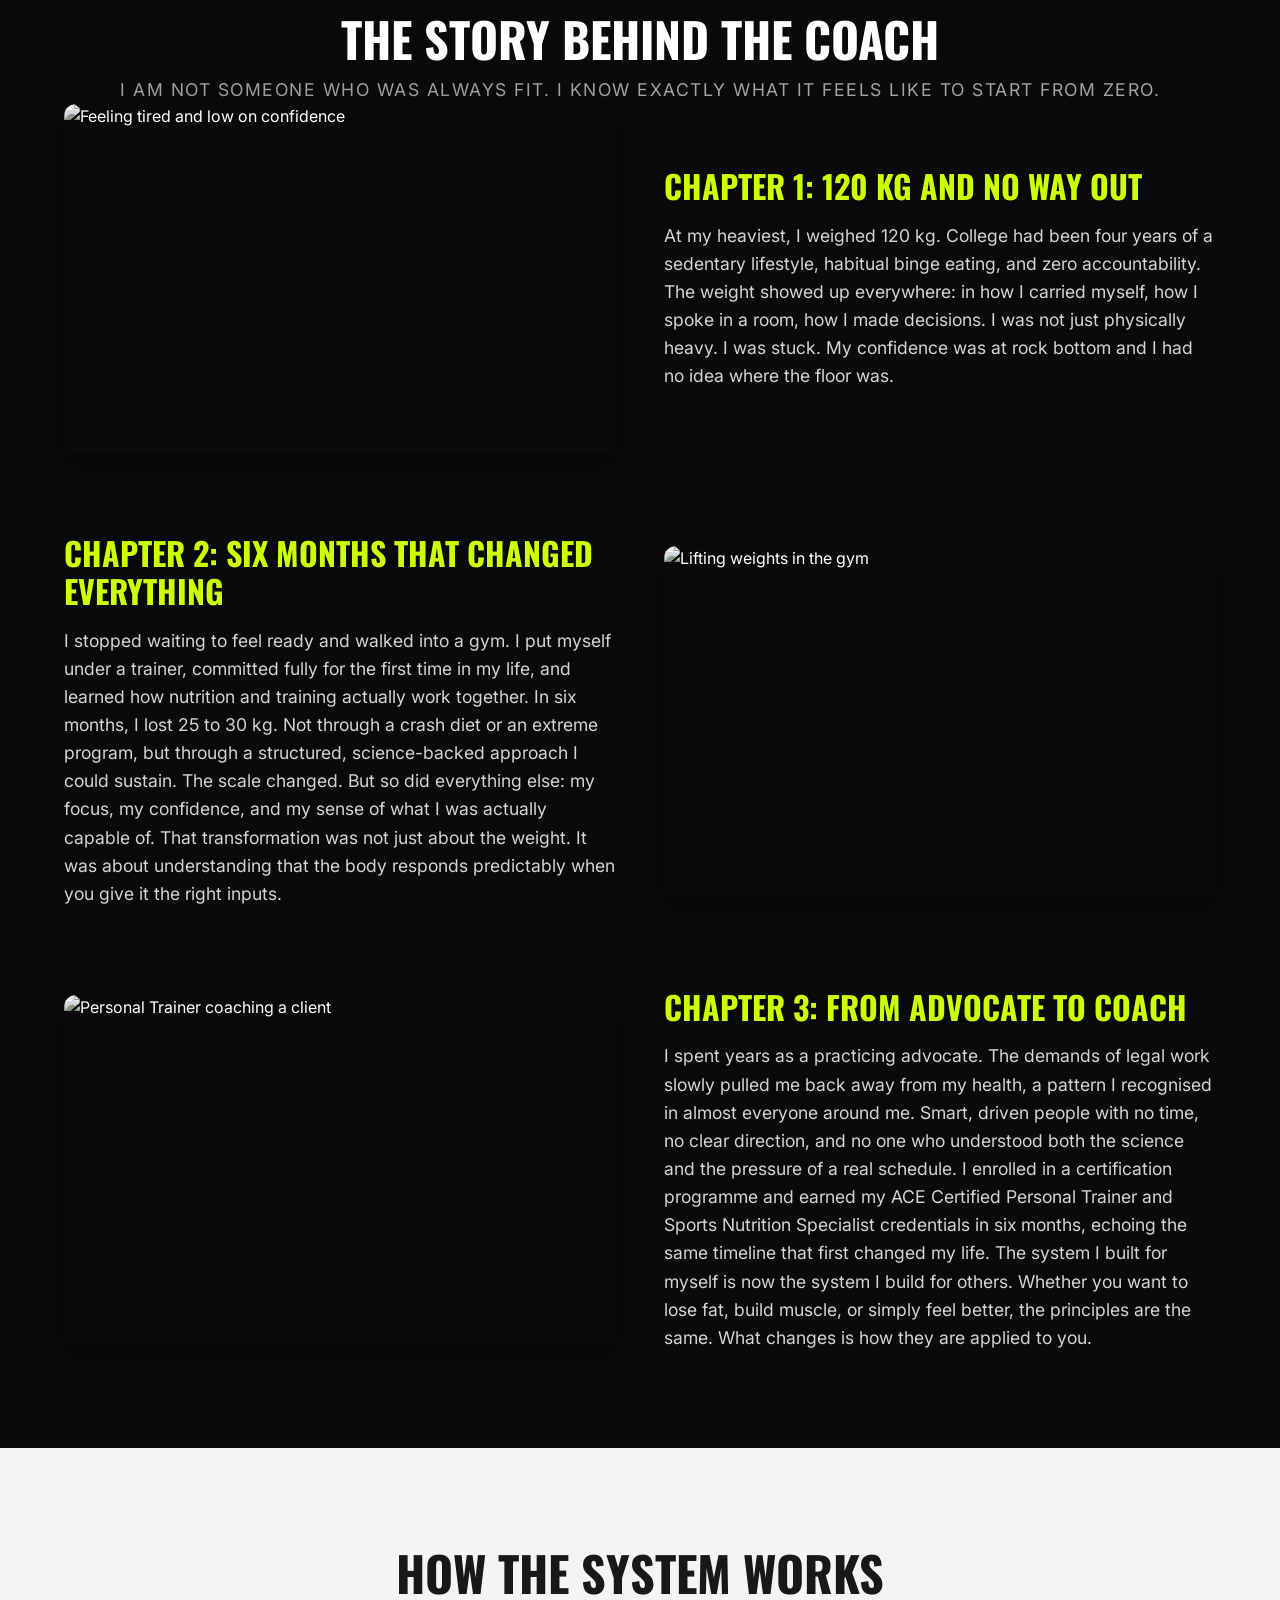
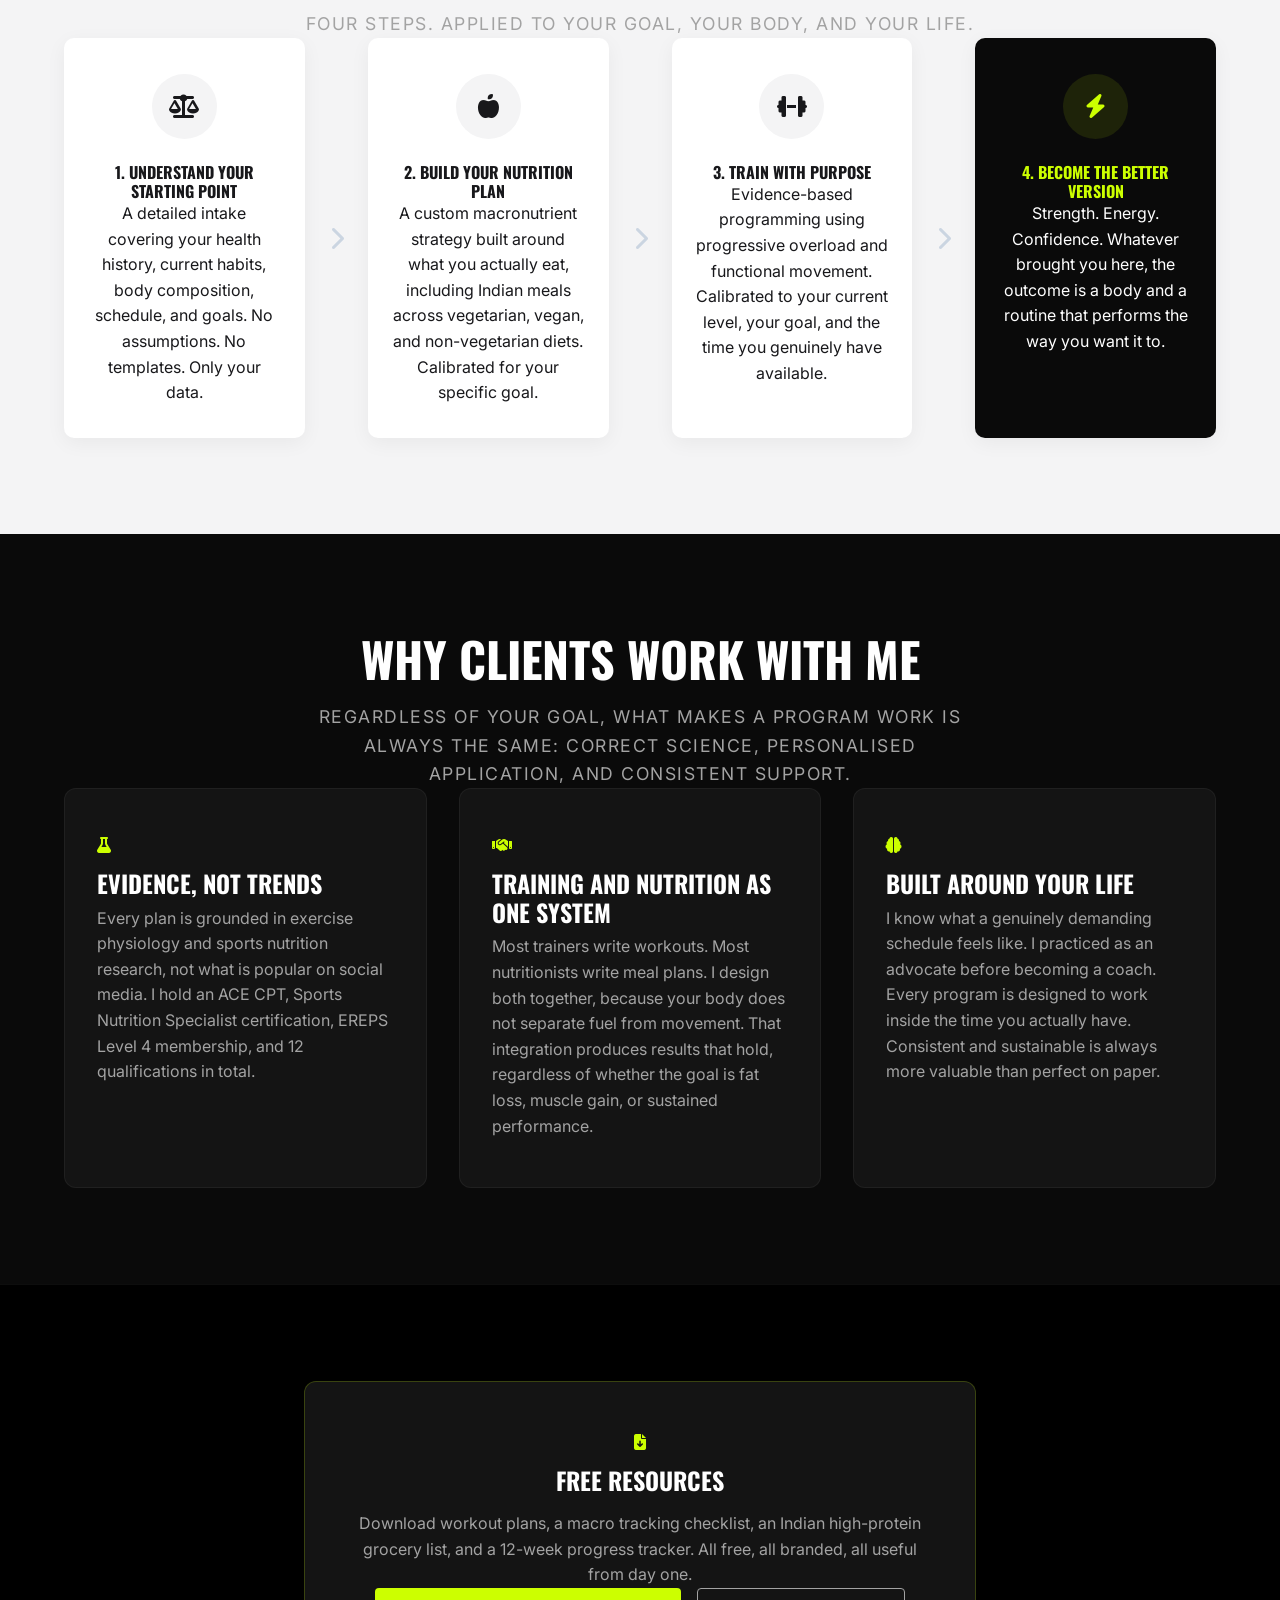
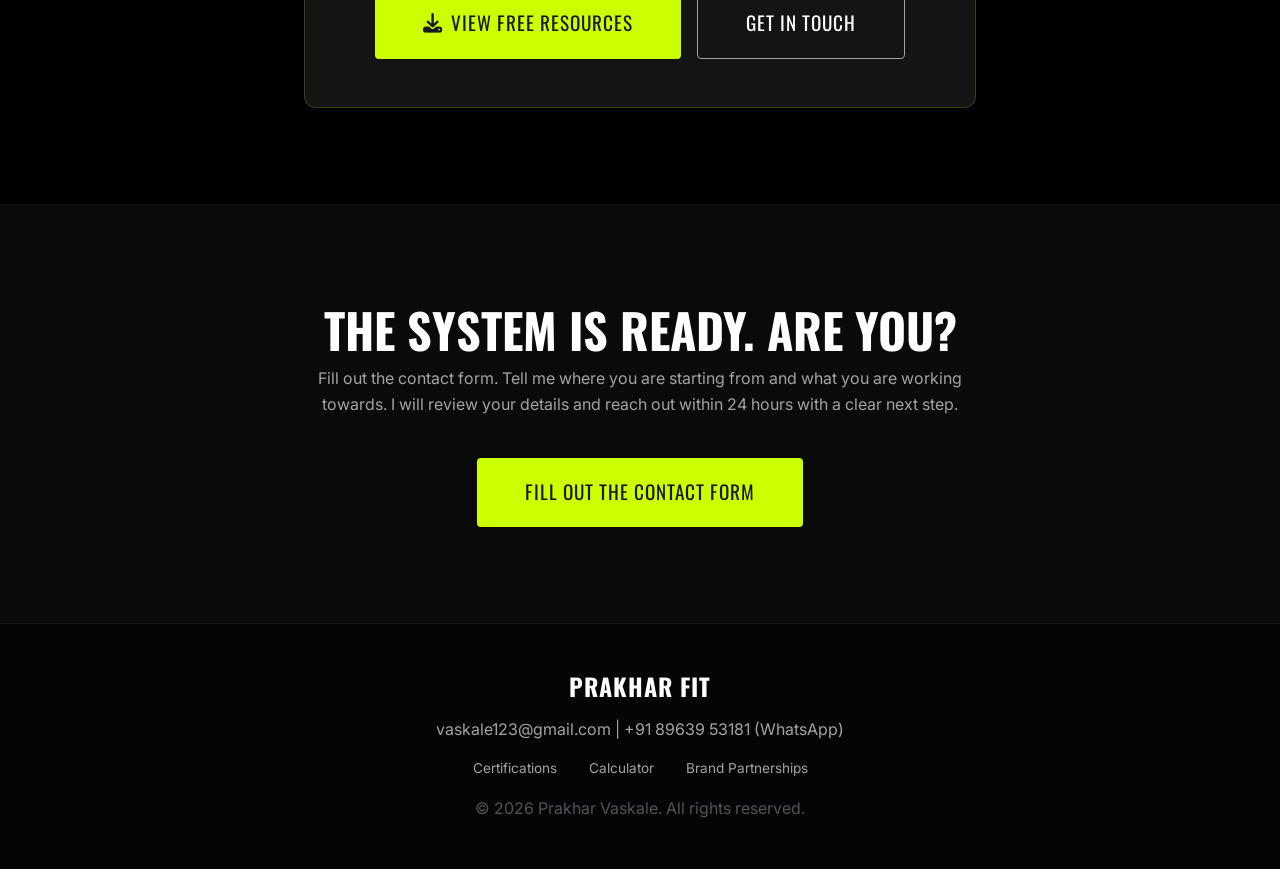
==== commit 508caf26: "Add files via upload" ====
--- a/index.html
+++ b/index.html
@@ -12,17 +12,19 @@
     <link rel="stylesheet" href="style.css">
 </head>
 <body>
-    <nav class="navbar">
+        <nav class="navbar">
         <div class="nav-container">
             <a href="index.html" class="logo">PRAKHAR FIT</a>
-            <div class="nav-links">
-                <a href="index.html#journey">My Story</a>
+            <button class="nav-toggle" id="navToggle" aria-label="Toggle navigation" aria-expanded="false">
+                <span></span><span></span><span></span>
+            </button>
+            <div class="nav-links" id="navLinks">
+                <a href="index.html#journey" class="text-accent">My Story</a>
                 <a href="programs.html">Programs</a>
                 <a href="transformations.html">Results</a>
                 <a href="resources.html">Resources</a>
                 <a href="faq.html">FAQ</a>
-                <a href="contact.html">Contact</a>
-                <a href="contact.html" class="btn btn-accent">Get in Touch</a>
+                <a href="contact.html" class="btn btn-accent">Contact</a>
             </div>
         </div>
     </nav>
@@ -180,7 +182,7 @@
     <footer class="footer">
         <div class="container text-center">
             <h3 class="logo mb-4">PRAKHAR FIT</h3>
-            <p class="text-muted mb-4"><a href="mailto:vaskale123@gmail.com?subject=Coaching%20Enquiry&body=Hi%20Prakhar%2C%0A%0AI%20came%20across%20your%20website%20and%20wanted%20to%20reach%20out%20about%20your%20coaching%20programs.%20A%20bit%20about%20me%3A%0A%0AName%3A%20%0AGoal%3A%20%0AA%20few%20details%20or%20questions%3A%20%0A%0ALooking%20forward%20to%20hearing%20from%20you." style="color:inherit;text-decoration:none;">vaskale123@gmail.com</a> | +91 7999428347 | <a href="https://wa.me/918963953181?text=Hi%20Prakhar%2C%20I%20came%20across%20your%20website%20and%20wanted%20to%20get%20in%20touch%20about%20your%20coaching%20programs.%20Could%20you%20let%20me%20know%20more%20about%20how%20to%20get%20started%3F" style="color:inherit;text-decoration:none;">+91 89639 53181 (WhatsApp)</a></p>
+            <p class="text-muted mb-4"><a href="mailto:vaskale123@gmail.com?subject=Coaching%20Enquiry&body=Hi%20Prakhar%2C%0A%0AI%20came%20across%20your%20website%20and%20wanted%20to%20reach%20out%20about%20your%20coaching%20programs.%20A%20bit%20about%20me%3A%0A%0AName%3A%20%0AGoal%3A%20%0AA%20few%20details%20or%20questions%3A%20%0A%0ALooking%20forward%20to%20hearing%20from%20you." style="color:inherit;text-decoration:none;">vaskale123@gmail.com</a> | <a href="https://wa.me/918963953181?text=Hi%20Prakhar%2C%20I%20came%20across%20your%20website%20and%20wanted%20to%20get%20in%20touch%20about%20your%20coaching%20programs.%20Could%20you%20let%20me%20know%20more%20about%20how%20to%20get%20started%3F" style="color:inherit;text-decoration:none;">+91 89639 53181 (WhatsApp)</a></p>
             <div style="display:flex;justify-content:center;gap:2rem;margin-bottom:1rem;flex-wrap:wrap;">
                 <a href="certifications.html" style="color:var(--text-muted);text-decoration:none;font-size:0.85rem;">Certifications</a>
                 <a href="calculator.html" style="color:var(--text-muted);text-decoration:none;font-size:0.85rem;">Calculator</a>
@@ -189,5 +191,35 @@
             <p class="text-sm text-dark-muted">&copy; 2026 Prakhar Vaskale. All rights reserved.</p>
         </div>
     </footer>
+
+    <script>
+        (function() {
+            var toggle = document.getElementById('navToggle');
+            var links  = document.getElementById('navLinks');
+            if (!toggle || !links) return;
+            toggle.addEventListener('click', function() {
+                var open = links.classList.toggle('open');
+                toggle.classList.toggle('open', open);
+                toggle.setAttribute('aria-expanded', open);
+            });
+            // Close when clicking a nav link
+            links.querySelectorAll('a').forEach(function(a) {
+                a.addEventListener('click', function() {
+                    links.classList.remove('open');
+                    toggle.classList.remove('open');
+                    toggle.setAttribute('aria-expanded', 'false');
+                });
+            });
+            // Close on outside click
+            document.addEventListener('click', function(e) {
+                if (!toggle.contains(e.target) && !links.contains(e.target)) {
+                    links.classList.remove('open');
+                    toggle.classList.remove('open');
+                    toggle.setAttribute('aria-expanded', 'false');
+                }
+            });
+        })();
+    </script>
+
 </body>
 </html>
--- a/style.css
+++ b/style.css
@@ -351,40 +351,105 @@
 }
 
 /* =========================================
+   14. Hamburger Toggle Button
+   ========================================= */
+.nav-toggle {
+    display: none;
+    flex-direction: column;
+    justify-content: space-between;
+    width: 26px;
+    height: 18px;
+    background: none;
+    border: none;
+    cursor: pointer;
+    padding: 0;
+    z-index: 1001;
+}
+.nav-toggle span {
+    display: block;
+    width: 100%;
+    height: 2px;
+    background: var(--text-main);
+    border-radius: 2px;
+    transition: transform 0.3s ease, opacity 0.3s ease;
+    transform-origin: center;
+}
+.nav-toggle.open span:nth-child(1) { transform: translateY(8px) rotate(45deg); }
+.nav-toggle.open span:nth-child(2) { opacity: 0; transform: scaleX(0); }
+.nav-toggle.open span:nth-child(3) { transform: translateY(-8px) rotate(-45deg); }
+
+/* =========================================
    14. Responsive Fixes (MOBILE CHROME)
    ========================================= */
-@media (max-width: 1000px) {
+@media (max-width: 860px) {
     .nav-container {
+        flex-direction: row;
+        align-items: center;
+        justify-content: space-between;
+        padding: 0 1.25rem;
+        height: 60px;
+    }
+
+    .nav-toggle {
+        display: flex;
+    }
+
+    .nav-links {
+        position: fixed;
+        top: 60px;
+        left: 0;
+        right: 0;
+        background: rgba(10,10,10,0.98);
+        border-top: 1px solid rgba(255,255,255,0.07);
         flex-direction: column;
-        padding: 1rem;
-    }
-    
-    .nav-links {
-        display: flex;
-        flex-wrap: wrap;
-        justify-content: center;
-        gap: 0.8rem;
-        margin-top: 1rem;
-    }
-    
+        align-items: stretch;
+        gap: 0;
+        padding: 0.5rem 0 1rem;
+        max-height: 0;
+        overflow: hidden;
+        opacity: 0;
+        pointer-events: none;
+        transition: max-height 0.35s ease, opacity 0.25s ease;
+        z-index: 999;
+    }
+    .nav-links.open {
+        max-height: 500px;
+        opacity: 1;
+        pointer-events: auto;
+    }
     .nav-links a:not(.btn) {
-        font-size: 0.8rem;
-    }
-    
+        display: block;
+        padding: 0.85rem 1.5rem;
+        font-size: 0.9rem;
+        border-bottom: 1px solid rgba(255,255,255,0.05);
+        color: var(--text-main);
+        text-decoration: none;
+        font-weight: 600;
+        letter-spacing: 1px;
+        text-transform: uppercase;
+        transition: color 0.2s;
+    }
+    .nav-links a:not(.btn):hover { color: var(--accent); }
+    .nav-links .btn {
+        margin: 0.75rem 1.5rem 0;
+        text-align: center;
+        width: auto;
+    }
+
     .navbar {
-        position: fixed; /* Stick to top even on mobile */
+        position: fixed;
+        height: 60px;
     }
 
     .hero {
-        padding-top: 140px; /* More space for the stacked mobile nav */
-    }
-    
+        padding-top: 90px;
+    }
     .mt-nav {
-        margin-top: 140px;
-    }
-
-    .timeline-item.reverse { flex-direction: column; } 
-    .flow-arrow { display: none; } 
+        margin-top: 80px;
+    }
+
+    .timeline-item.reverse { flex-direction: column; }
+    .flow-arrow { display: none; }
 }
 
 @media (max-width: 600px) {
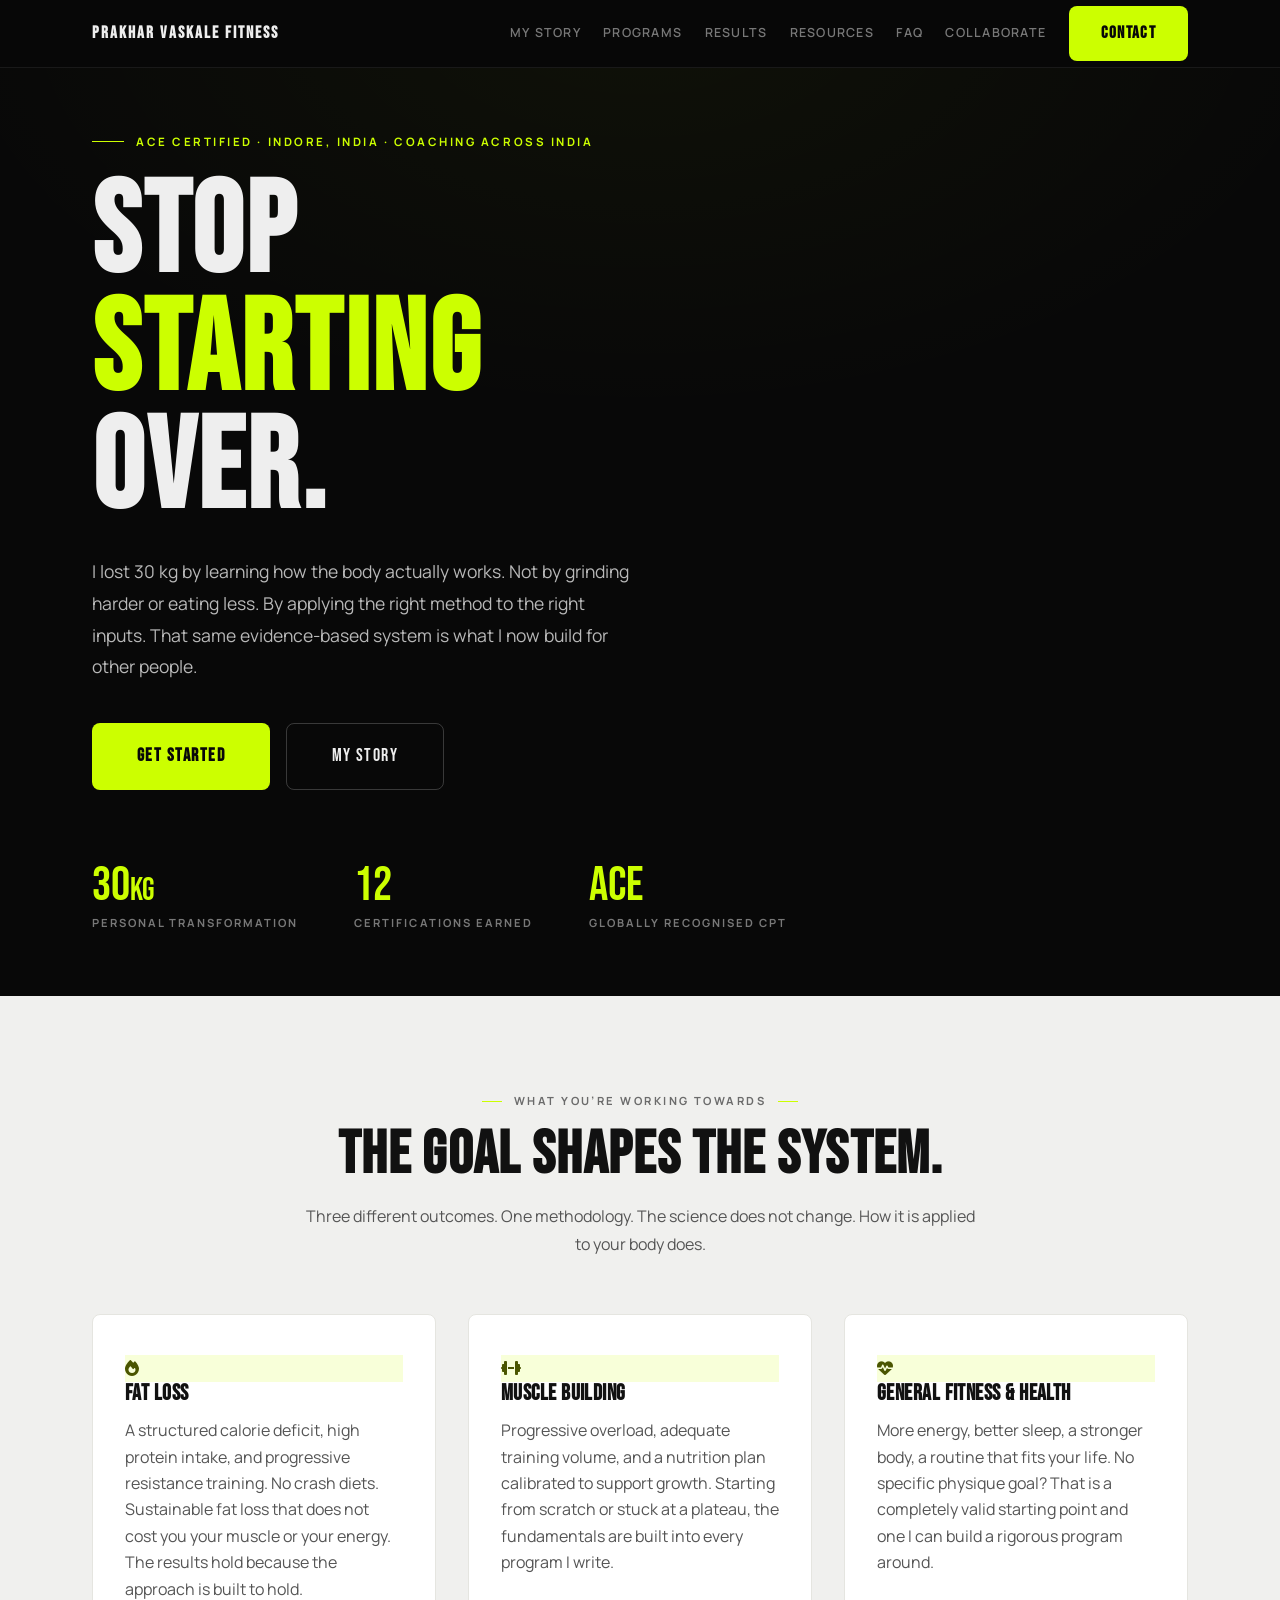
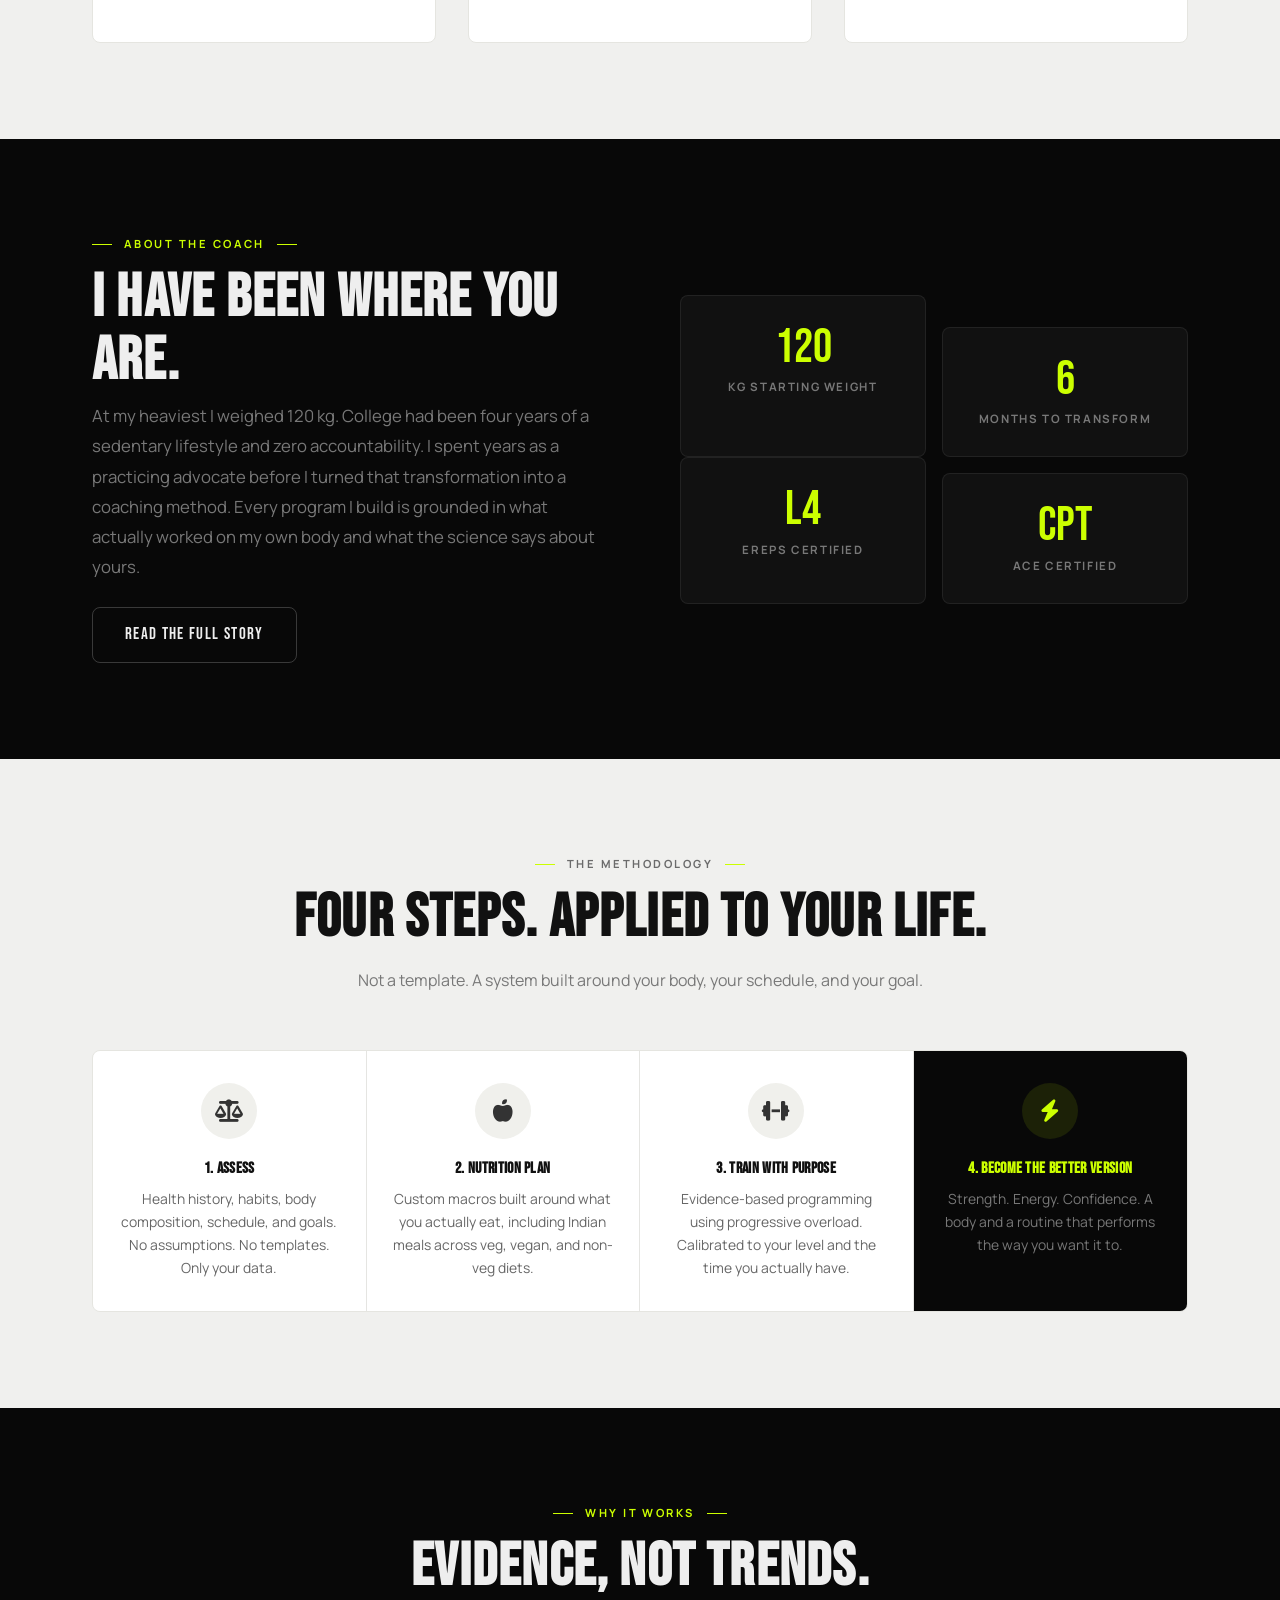
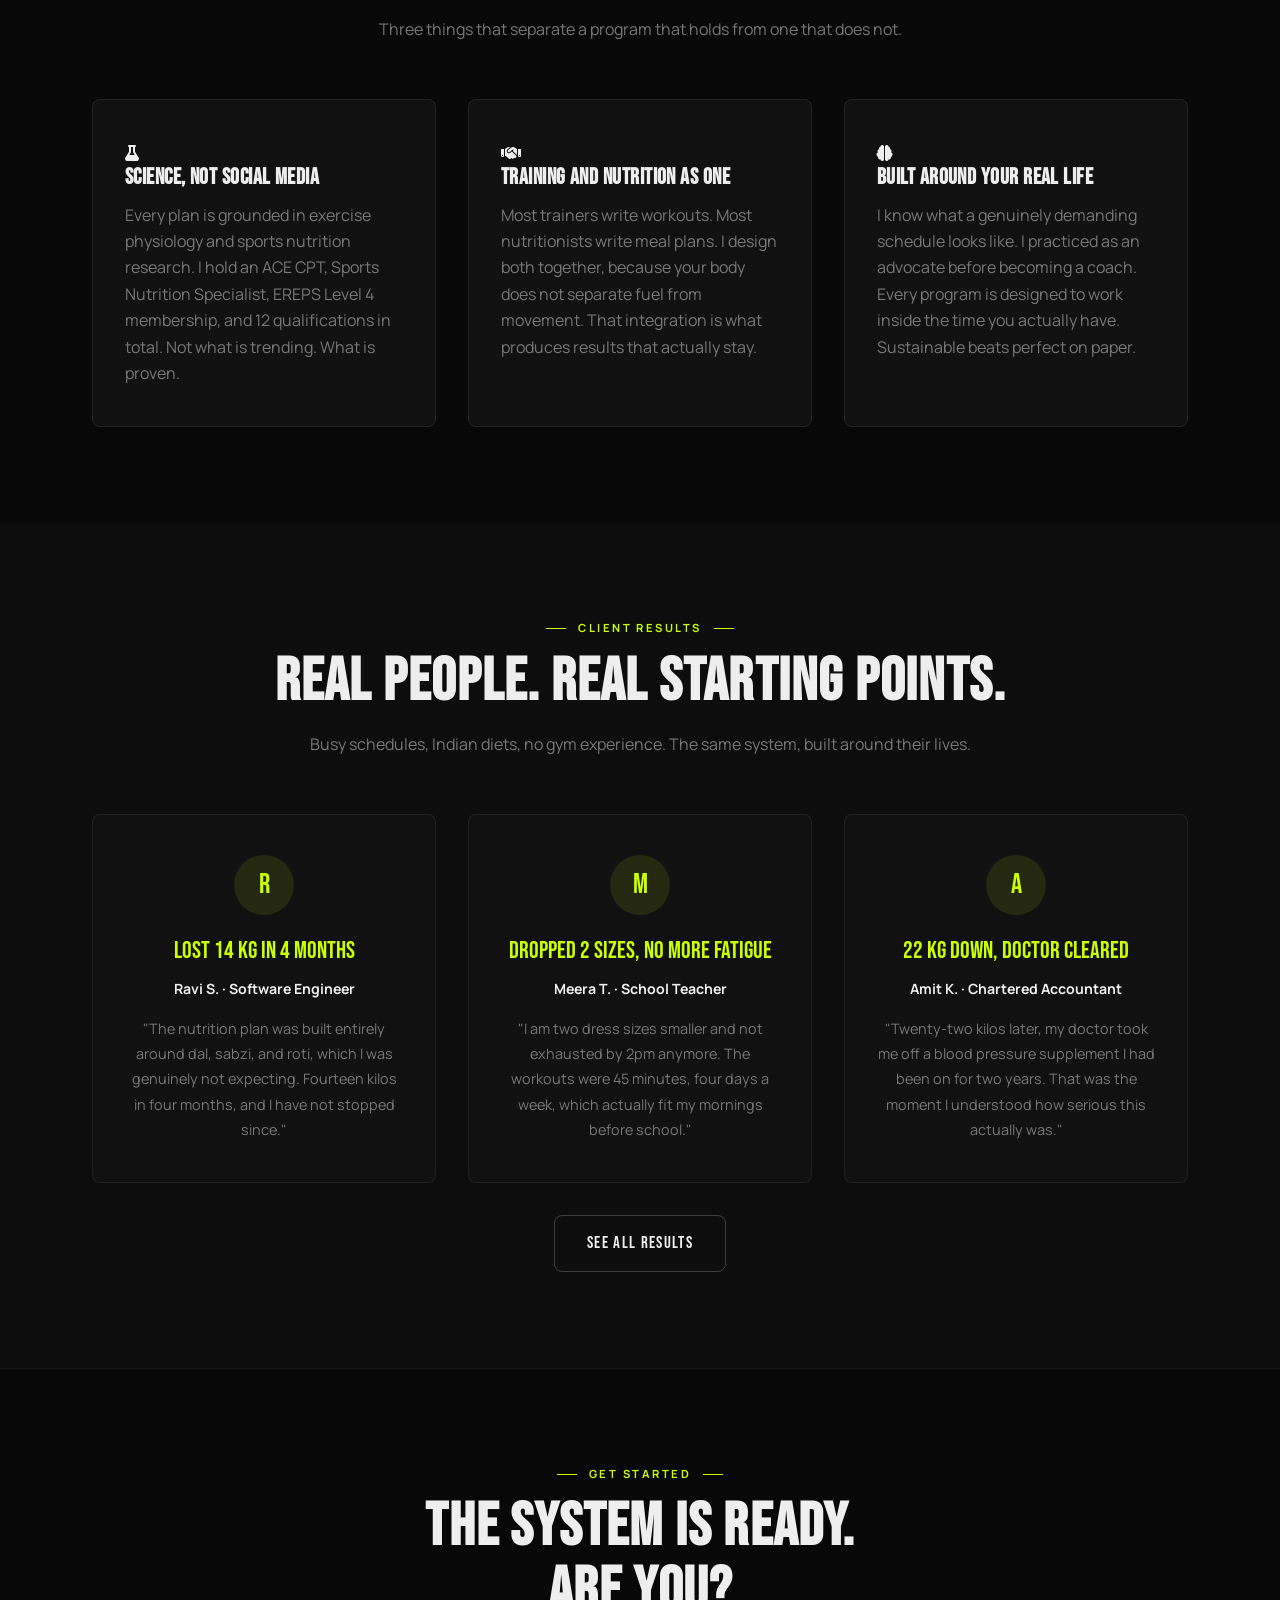
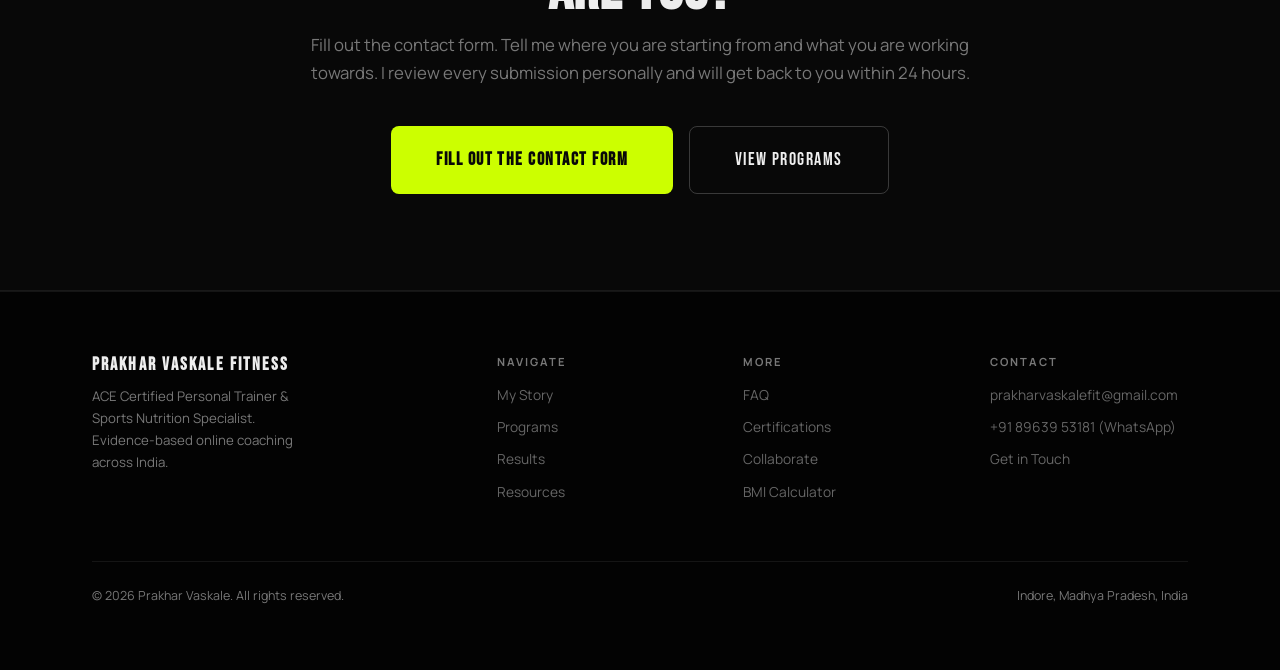
==== commit 4531cffe: "Add files via upload" ====
--- a/index.html
+++ b/index.html
@@ -3,223 +3,278 @@
 <head>
     <meta charset="UTF-8">
     <meta name="viewport" content="width=device-width, initial-scale=1.0">
-    <title>Prakhar Vaskale | Personal Training and Fitness Coaching</title>
-    <meta name="description" content="ACE Certified Personal Trainer who lost 30 kg in 6 months. Now coaching clients across India for fat loss, muscle building, and general fitness. Based in Bhopal.">
+    <title>Prakhar Vaskale Fitness | Online Personal Trainer & Nutrition Coach</title>
+    <meta name="description" content="ACE Certified Personal Trainer and Sports Nutrition Specialist. Evidence-based online coaching for fat loss, muscle building, and general fitness. Based in Indore, coaching across India.">
     <link rel="preconnect" href="https://fonts.googleapis.com">
     <link rel="preconnect" href="https://fonts.gstatic.com" crossorigin>
-    <link href="https://fonts.googleapis.com/css2?family=Inter:wght@300;400;600&family=Oswald:wght@500;700&display=swap" rel="stylesheet">
+    <link href="https://fonts.googleapis.com/css2?family=Bebas+Neue&family=Manrope:wght@400;500;600;700&display=swap" rel="stylesheet">
     <link rel="stylesheet" href="https://cdnjs.cloudflare.com/ajax/libs/font-awesome/6.4.0/css/all.min.css">
     <link rel="stylesheet" href="style.css">
 </head>
 <body>
-        <nav class="navbar">
+
+    <nav class="navbar">
         <div class="nav-container">
-            <a href="index.html" class="logo">PRAKHAR FIT</a>
+            <a href="index.html" class="logo">PRAKHAR VASKALE FITNESS</a>
             <button class="nav-toggle" id="navToggle" aria-label="Toggle navigation" aria-expanded="false">
                 <span></span><span></span><span></span>
             </button>
             <div class="nav-links" id="navLinks">
-                <a href="index.html#journey" class="text-accent">My Story</a>
+                <a href="story.html">My Story</a>
                 <a href="programs.html">Programs</a>
                 <a href="transformations.html">Results</a>
                 <a href="resources.html">Resources</a>
                 <a href="faq.html">FAQ</a>
+                <a href="collaborations.html">Collaborate</a>
                 <a href="contact.html" class="btn btn-accent">Contact</a>
             </div>
         </div>
     </nav>
 
+    <!-- HERO -->
     <header class="hero">
-        <div class="hero-overlay"></div>
+        <div class="hero-bg"></div>
+        <div class="hero-noise"></div>
         <div class="hero-content">
-            <h4 class="hero-subtitle">ACE Certified Personal Trainer and Sports Nutrition Specialist · Bhopal, India</h4>
-            <h1 class="hero-title">FROM 120 KG TO <br><span class="text-accent">YOUR COACH.</span></h1>
-            <p class="hero-description">I lost 30 kg in 6 months by learning how the body actually works. Not by luck. Not by a crash diet. By science. That same evidence-based system is what I now use to help people lose fat, build muscle, and take real control of their health. Whatever your goal is, the methodology is the same.</p>
+            <p class="hero-eyebrow">ACE Certified &middot; Indore, India &middot; Coaching Across India</p>
+            <h1 class="hero-title">
+                STOP
+                <em>STARTING</em>
+                OVER.
+            </h1>
+            <p class="hero-desc">I lost 30 kg by learning how the body actually works. Not by grinding harder or eating less. By applying the right method to the right inputs. That same evidence-based system is what I now build for other people.</p>
             <div class="hero-buttons">
+                <a href="contact.html" class="btn btn-accent btn-large">Get Started</a>
+                <a href="story.html" class="btn btn-outline btn-large">My Story</a>
+            </div>
+            <div class="hero-stats">
+                <div>
+                    <div class="hero-stat-number">30<span style="font-size:2rem;">KG</span></div>
+                    <div class="hero-stat-label">Personal transformation</div>
+                </div>
+                <div>
+                    <div class="hero-stat-number">12</div>
+                    <div class="hero-stat-label">Certifications earned</div>
+                </div>
+                <div>
+                    <div class="hero-stat-number">ACE</div>
+                    <div class="hero-stat-label">Globally recognised CPT</div>
+                </div>
+            </div>
+        </div>
+    </header>
+
+    <!-- GOALS -->
+    <section class="section light-section">
+        <div class="container">
+            <div class="text-center mb-12">
+                <p class="eyebrow" style="color:#6b6b6b;">What you&rsquo;re working towards</p>
+                <h2 class="section-title text-dark">The Goal Shapes the System.</h2>
+                <p class="section-subtitle text-dark mt-4 max-w-2xl mx-auto" style="color:#555;">Three different outcomes. One methodology. The science does not change. How it is applied to your body does.</p>
+            </div>
+            <div class="grid-3">
+                <div class="feature-card" style="background:#fff;border:1px solid #e5e5e0;">
+                    <div class="icon-circle" style="background:rgba(204,255,0,0.15);color:#4a5500;"><i class="fa-solid fa-fire"></i></div>
+                    <h3 class="mb-4" style="color:var(--text-dark);">Fat Loss</h3>
+                    <p style="color:#555;">A structured calorie deficit, high protein intake, and progressive resistance training. No crash diets. Sustainable fat loss that does not cost you your muscle or your energy. The results hold because the approach is built to hold.</p>
+                </div>
+                <div class="feature-card" style="background:#fff;border:1px solid #e5e5e0;">
+                    <div class="icon-circle" style="background:rgba(204,255,0,0.15);color:#4a5500;"><i class="fa-solid fa-dumbbell"></i></div>
+                    <h3 class="mb-4" style="color:var(--text-dark);">Muscle Building</h3>
+                    <p style="color:#555;">Progressive overload, adequate training volume, and a nutrition plan calibrated to support growth. Starting from scratch or stuck at a plateau, the fundamentals are built into every program I write.</p>
+                </div>
+                <div class="feature-card" style="background:#fff;border:1px solid #e5e5e0;">
+                    <div class="icon-circle" style="background:rgba(204,255,0,0.15);color:#4a5500;"><i class="fa-solid fa-heart-pulse"></i></div>
+                    <h3 class="mb-4" style="color:var(--text-dark);">General Fitness &amp; Health</h3>
+                    <p style="color:#555;">More energy, better sleep, a stronger body, a routine that fits your life. No specific physique goal? That is a completely valid starting point and one I can build a rigorous program around.</p>
+                </div>
+            </div>
+        </div>
+    </section>
+
+    <!-- BRIEF STORY TEASE -->
+    <section class="section dark-section">
+        <div class="container">
+            <div style="display:grid;grid-template-columns:repeat(auto-fit,minmax(320px,1fr));gap:5rem;align-items:center;">
+                <div>
+                    <p class="eyebrow" style="justify-content:flex-start;">About the coach</p>
+                    <h2 class="section-title mb-6">I Have Been Where You Are.</h2>
+                    <p class="text-muted mb-6" style="font-size:1.05rem;line-height:1.8;">At my heaviest I weighed 120 kg. College had been four years of a sedentary lifestyle and zero accountability. I spent years as a practicing advocate before I turned that transformation into a coaching method. Every program I build is grounded in what actually worked on my own body and what the science says about yours.</p>
+                    <a href="story.html" class="btn btn-outline">Read the Full Story</a>
+                </div>
+                <div style="display:grid;grid-template-columns:1fr 1fr;gap:1rem;">
+                    <div class="stat-card">
+                        <div class="stat-number">120</div>
+                        <div class="stat-label">kg starting weight</div>
+                    </div>
+                    <div class="stat-card" style="margin-top:2rem;">
+                        <div class="stat-number">6</div>
+                        <div class="stat-label">months to transform</div>
+                    </div>
+                    <div class="stat-card" style="margin-top:-1rem;">
+                        <div class="stat-number">L4</div>
+                        <div class="stat-label">EREPS certified</div>
+                    </div>
+                    <div class="stat-card">
+                        <div class="stat-number">CPT</div>
+                        <div class="stat-label">ACE certified</div>
+                    </div>
+                </div>
+            </div>
+        </div>
+    </section>
+
+    <!-- HOW IT WORKS -->
+    <section class="section light-section">
+        <div class="container">
+            <div class="text-center mb-12">
+                <p class="eyebrow" style="color:#6b6b6b;">The methodology</p>
+                <h2 class="section-title text-dark">Four Steps. Applied to Your Life.</h2>
+                <p class="section-subtitle text-dark mt-4">Not a template. A system built around your body, your schedule, and your goal.</p>
+            </div>
+            <div class="flowchart" style="border:1px solid #e5e5e0;border-radius:8px;overflow:hidden;">
+                <div class="flow-step">
+                    <div class="flow-icon"><i class="fa-solid fa-scale-balanced"></i></div>
+                    <h4>1. Assess</h4>
+                    <p>Health history, habits, body composition, schedule, and goals. No assumptions. No templates. Only your data.</p>
+                </div>
+                <div class="flow-step">
+                    <div class="flow-icon"><i class="fa-solid fa-apple-whole"></i></div>
+                    <h4>2. Nutrition Plan</h4>
+                    <p>Custom macros built around what you actually eat, including Indian meals across veg, vegan, and non-veg diets.</p>
+                </div>
+                <div class="flow-step">
+                    <div class="flow-icon"><i class="fa-solid fa-dumbbell"></i></div>
+                    <h4>3. Train with Purpose</h4>
+                    <p>Evidence-based programming using progressive overload. Calibrated to your level and the time you actually have.</p>
+                </div>
+                <div class="flow-step highlight">
+                    <div class="flow-icon"><i class="fa-solid fa-bolt"></i></div>
+                    <h4>4. Become the Better Version</h4>
+                    <p>Strength. Energy. Confidence. A body and a routine that performs the way you want it to.</p>
+                </div>
+            </div>
+        </div>
+    </section>
+
+    <!-- WHY CLIENTS CHOOSE ME -->
+    <section class="section dark-section">
+        <div class="container">
+            <div class="text-center mb-12">
+                <p class="eyebrow">Why it works</p>
+                <h2 class="section-title">Evidence, Not Trends.</h2>
+                <p class="section-subtitle mt-4 max-w-2xl mx-auto">Three things that separate a program that holds from one that does not.</p>
+            </div>
+            <div class="grid-3">
+                <div class="feature-card">
+                    <div class="icon-circle"><i class="fa-solid fa-flask"></i></div>
+                    <h3 class="mb-4">Science, Not Social Media</h3>
+                    <p class="text-muted">Every plan is grounded in exercise physiology and sports nutrition research. I hold an ACE CPT, Sports Nutrition Specialist, EREPS Level 4 membership, and 12 qualifications in total. Not what is trending. What is proven.</p>
+                </div>
+                <div class="feature-card">
+                    <div class="icon-circle"><i class="fa-solid fa-handshake"></i></div>
+                    <h3 class="mb-4">Training and Nutrition as One</h3>
+                    <p class="text-muted">Most trainers write workouts. Most nutritionists write meal plans. I design both together, because your body does not separate fuel from movement. That integration is what produces results that actually stay.</p>
+                </div>
+                <div class="feature-card">
+                    <div class="icon-circle"><i class="fa-solid fa-brain"></i></div>
+                    <h3 class="mb-4">Built Around Your Real Life</h3>
+                    <p class="text-muted">I know what a genuinely demanding schedule looks like. I practiced as an advocate before becoming a coach. Every program is designed to work inside the time you actually have. Sustainable beats perfect on paper.</p>
+                </div>
+            </div>
+        </div>
+    </section>
+
+    <!-- CLIENT RESULTS TEASE -->
+    <section class="section darker-section">
+        <div class="container">
+            <div class="text-center mb-12">
+                <p class="eyebrow">Client results</p>
+                <h2 class="section-title">Real People. Real Starting Points.</h2>
+                <p class="section-subtitle mt-4">Busy schedules, Indian diets, no gym experience. The same system, built around their lives.</p>
+            </div>
+            <div class="grid-3">
+                <div class="feature-card text-center">
+                    <div class="testimonial-avatar" style="width:60px;height:60px;border-radius:50%;background:var(--accent-dim);display:flex;align-items:center;justify-content:center;margin:0 auto 1rem;font-family:var(--font-heading);font-size:1.75rem;color:var(--accent);">R</div>
+                    <p class="text-accent" style="font-family:var(--font-heading);font-size:1.5rem;margin-bottom:0.4rem;">Lost 14 kg in 4 Months</p>
+                    <p class="font-bold mb-4" style="font-size:0.88rem;">Ravi S. &middot; Software Engineer</p>
+                    <p class="text-muted" style="font-size:0.9rem;line-height:1.75;">"The nutrition plan was built entirely around dal, sabzi, and roti, which I was genuinely not expecting. Fourteen kilos in four months, and I have not stopped since."</p>
+                </div>
+                <div class="feature-card text-center">
+                    <div style="width:60px;height:60px;border-radius:50%;background:var(--accent-dim);display:flex;align-items:center;justify-content:center;margin:0 auto 1rem;font-family:var(--font-heading);font-size:1.75rem;color:var(--accent);">M</div>
+                    <p class="text-accent" style="font-family:var(--font-heading);font-size:1.5rem;margin-bottom:0.4rem;">Dropped 2 Sizes, No More Fatigue</p>
+                    <p class="font-bold mb-4" style="font-size:0.88rem;">Meera T. &middot; School Teacher</p>
+                    <p class="text-muted" style="font-size:0.9rem;line-height:1.75;">"I am two dress sizes smaller and not exhausted by 2pm anymore. The workouts were 45 minutes, four days a week, which actually fit my mornings before school."</p>
+                </div>
+                <div class="feature-card text-center">
+                    <div style="width:60px;height:60px;border-radius:50%;background:var(--accent-dim);display:flex;align-items:center;justify-content:center;margin:0 auto 1rem;font-family:var(--font-heading);font-size:1.75rem;color:var(--accent);">A</div>
+                    <p class="text-accent" style="font-family:var(--font-heading);font-size:1.5rem;margin-bottom:0.4rem;">22 kg Down, Doctor Cleared</p>
+                    <p class="font-bold mb-4" style="font-size:0.88rem;">Amit K. &middot; Chartered Accountant</p>
+                    <p class="text-muted" style="font-size:0.9rem;line-height:1.75;">"Twenty-two kilos later, my doctor took me off a blood pressure supplement I had been on for two years. That was the moment I understood how serious this actually was."</p>
+                </div>
+            </div>
+            <div class="text-center mt-8">
+                <a href="transformations.html" class="btn btn-outline">See All Results</a>
+            </div>
+        </div>
+    </section>
+
+    <!-- FINAL CTA -->
+    <section class="section dark-section text-center border-y">
+        <div class="container">
+            <p class="eyebrow">Get started</p>
+            <h2 class="section-title mb-6">The System Is Ready.<br>Are You?</h2>
+            <p class="text-muted mb-10 max-w-2xl mx-auto" style="font-size:1.05rem;">Fill out the contact form. Tell me where you are starting from and what you are working towards. I review every submission personally and will get back to you within 24 hours.</p>
+            <div style="display:flex;gap:1rem;justify-content:center;flex-wrap:wrap;">
                 <a href="contact.html" class="btn btn-accent btn-large">Fill Out the Contact Form</a>
-            </div>
-        </div>
-    </header>
-
-    <section class="section grey-section">
-        <div class="container text-center mb-10">
-            <h2 class="section-title text-dark">What Are You Working Towards?</h2>
-            <p class="section-subtitle text-dark mt-4">The system adapts to your goal. The standards do not.</p>
-        </div>
-        <div class="grid-3 container">
-            <div class="feature-card" style="background:#fff;border:1px solid #e4e4e7;">
-                <i class="fa-solid fa-fire text-accent text-4xl mb-4"></i>
-                <h3 class="mb-2" style="color:var(--text-dark);">Fat Loss</h3>
-                <p style="color:#52525b;">A structured calorie deficit, high protein intake, and progressive resistance training. No crash diets, no gimmicks. Sustainable fat loss that does not cost you your muscle or your energy.</p>
-            </div>
-            <div class="feature-card" style="background:#fff;border:1px solid #e4e4e7;">
-                <i class="fa-solid fa-dumbbell text-accent text-4xl mb-4"></i>
-                <h3 class="mb-2" style="color:var(--text-dark);">Muscle Building</h3>
-                <p style="color:#52525b;">Progressive overload, adequate training volume, and a nutrition plan calibrated to support growth. Whether you are starting from scratch or moving past a plateau, the fundamentals are built into everything I programme.</p>
-            </div>
-            <div class="feature-card" style="background:#fff;border:1px solid #e4e4e7;">
-                <i class="fa-solid fa-heart-pulse text-accent text-4xl mb-4"></i>
-                <h3 class="mb-2" style="color:var(--text-dark);">General Fitness and Health</h3>
-                <p style="color:#52525b;">More energy, better sleep, a stronger body, and a sustainable routine that fits your life. If you do not have a specific physique goal but want to feel and perform better, that is a completely valid starting point.</p>
-            </div>
-        </div>
-    </section>
-
-    <section id="journey" class="section dark-section">
-        <div class="container text-center mb-12">
-            <h2 class="section-title">The Story Behind the Coach</h2>
-            <p class="section-subtitle">I am not someone who was always fit. I know exactly what it feels like to start from zero.</p>
-        </div>
-        <div class="timeline container">
-            <div class="timeline-item">
-                <div class="timeline-img">
-                    <img src="https://images.unsplash.com/photo-1549923746-c502d488b3ea?q=80&w=600&auto=format&fit=crop" alt="Feeling tired and low on confidence">
-                </div>
-                <div class="timeline-content">
-                    <h3>Chapter 1: 120 kg and No Way Out</h3>
-                    <p>At my heaviest, I weighed 120 kg. College had been four years of a sedentary lifestyle, habitual binge eating, and zero accountability. The weight showed up everywhere: in how I carried myself, how I spoke in a room, how I made decisions. I was not just physically heavy. I was stuck. My confidence was at rock bottom and I had no idea where the floor was.</p>
-                </div>
-            </div>
-            <div class="timeline-item reverse">
-                <div class="timeline-img">
-                    <img src="https://images.unsplash.com/photo-1581009146145-b5ef050c2e1e?q=80&w=600&auto=format&fit=crop" alt="Lifting weights in the gym">
-                </div>
-                <div class="timeline-content">
-                    <h3>Chapter 2: Six Months That Changed Everything</h3>
-                    <p>I stopped waiting to feel ready and walked into a gym. I put myself under a trainer, committed fully for the first time in my life, and learned how nutrition and training actually work together. In six months, I lost 25 to 30 kg. Not through a crash diet or an extreme program, but through a structured, science-backed approach I could sustain. The scale changed. But so did everything else: my focus, my confidence, and my sense of what I was actually capable of. That transformation was not just about the weight. It was about understanding that the body responds predictably when you give it the right inputs.</p>
-                </div>
-            </div>
-            <div class="timeline-item">
-                <div class="timeline-img">
-                    <img src="https://images.unsplash.com/photo-1571019614242-c5c5dee9f50b?q=80&w=600&auto=format&fit=crop" alt="Personal Trainer coaching a client">
-                </div>
-                <div class="timeline-content">
-                    <h3>Chapter 3: From Advocate to Coach</h3>
-                    <p>I spent years as a practicing advocate. The demands of legal work slowly pulled me back away from my health, a pattern I recognised in almost everyone around me. Smart, driven people with no time, no clear direction, and no one who understood both the science and the pressure of a real schedule. I enrolled in a certification programme and earned my ACE Certified Personal Trainer and Sports Nutrition Specialist credentials in six months, echoing the same timeline that first changed my life. The system I built for myself is now the system I build for others. Whether you want to lose fat, build muscle, or simply feel better, the principles are the same. What changes is how they are applied to you.</p>
-                </div>
-            </div>
-        </div>
-    </section>
-
-    <section id="methodology" class="section grey-section">
-        <div class="container text-center mb-12">
-            <h2 class="section-title text-dark">How the System Works</h2>
-            <p class="section-subtitle text-dark">Four steps. Applied to your goal, your body, and your life.</p>
-        </div>
-        <div class="flowchart container">
-            <div class="flow-step">
-                <div class="flow-icon"><i class="fa-solid fa-scale-balanced"></i></div>
-                <h4>1. Understand Your Starting Point</h4>
-                <p>A detailed intake covering your health history, current habits, body composition, schedule, and goals. No assumptions. No templates. Only your data.</p>
-            </div>
-            <div class="flow-arrow"><i class="fa-solid fa-chevron-right"></i></div>
-            <div class="flow-step">
-                <div class="flow-icon"><i class="fa-solid fa-apple-whole"></i></div>
-                <h4>2. Build Your Nutrition Plan</h4>
-                <p>A custom macronutrient strategy built around what you actually eat, including Indian meals across vegetarian, vegan, and non-vegetarian diets. Calibrated for your specific goal.</p>
-            </div>
-            <div class="flow-arrow"><i class="fa-solid fa-chevron-right"></i></div>
-            <div class="flow-step">
-                <div class="flow-icon"><i class="fa-solid fa-dumbbell"></i></div>
-                <h4>3. Train with Purpose</h4>
-                <p>Evidence-based programming using progressive overload and functional movement. Calibrated to your current level, your goal, and the time you genuinely have available.</p>
-            </div>
-            <div class="flow-arrow"><i class="fa-solid fa-chevron-right"></i></div>
-            <div class="flow-step highlight-step">
-                <div class="flow-icon"><i class="fa-solid fa-bolt"></i></div>
-                <h4>4. Become the Better Version</h4>
-                <p>Strength. Energy. Confidence. Whatever brought you here, the outcome is a body and a routine that performs the way you want it to.</p>
-            </div>
-        </div>
-    </section>
-
-    <section class="section dark-section pb-24">
-        <div class="container text-center mb-12">
-            <h2 class="section-title">Why Clients Work with Me</h2>
-            <p class="section-subtitle max-w-2xl mx-auto mt-4">Regardless of your goal, what makes a program work is always the same: correct science, personalised application, and consistent support.</p>
-        </div>
-        <div class="grid-3 container">
-            <div class="feature-card">
-                <i class="fa-solid fa-flask text-accent text-4xl mb-4"></i>
-                <h3 class="mb-2">Evidence, Not Trends</h3>
-                <p class="text-muted">Every plan is grounded in exercise physiology and sports nutrition research, not what is popular on social media. I hold an ACE CPT, Sports Nutrition Specialist certification, EREPS Level 4 membership, and 12 qualifications in total.</p>
-            </div>
-            <div class="feature-card">
-                <i class="fa-solid fa-handshake text-accent text-4xl mb-4"></i>
-                <h3 class="mb-2">Training and Nutrition as One System</h3>
-                <p class="text-muted">Most trainers write workouts. Most nutritionists write meal plans. I design both together, because your body does not separate fuel from movement. That integration produces results that hold, regardless of whether the goal is fat loss, muscle gain, or sustained performance.</p>
-            </div>
-            <div class="feature-card">
-                <i class="fa-solid fa-brain text-accent text-4xl mb-4"></i>
-                <h3 class="mb-2">Built Around Your Life</h3>
-                <p class="text-muted">I know what a genuinely demanding schedule feels like. I practiced as an advocate before becoming a coach. Every program is designed to work inside the time you actually have. Consistent and sustainable is always more valuable than perfect on paper.</p>
-            </div>
-        </div>
-    </section>
-
-    <section class="section black-section lead-magnet-section border-y">
-        <div class="container">
-            <div class="lead-magnet-card text-center max-w-2xl mx-auto">
-                <i class="fa-solid fa-file-arrow-down text-accent text-5xl mb-4"></i>
-                <h2 class="mb-4">Free Resources</h2>
-                <p class="text-muted mb-6">Download workout plans, a macro tracking checklist, an Indian high-protein grocery list, and a 12-week progress tracker. All free, all branded, all useful from day one.</p>
-                <div style="display:flex;gap:1rem;justify-content:center;flex-wrap:wrap;">
-                    <a href="resources.html" class="btn btn-accent btn-large"><i class="fa-solid fa-download" style="margin-right:0.5rem;"></i>View Free Resources</a>
-                    <a href="contact.html" class="btn btn-outline btn-large">Get in Touch</a>
-                </div>
-            </div>
-        </div>
-    </section>
-
-    <section id="consultation" class="section dark-section text-center">
-        <div class="container">
-            <h2 class="section-title mb-4">The System Is Ready. Are You?</h2>
-            <p class="section-desc text-muted mb-10 max-w-2xl mx-auto">Fill out the contact form. Tell me where you are starting from and what you are working towards. I will review your details and reach out within 24 hours with a clear next step.</p>
-            <a href="contact.html" class="btn btn-accent btn-large">Fill Out the Contact Form</a>
+                <a href="programs.html" class="btn btn-outline btn-large">View Programs</a>
+            </div>
         </div>
     </section>
 
     <footer class="footer">
-        <div class="container text-center">
-            <h3 class="logo mb-4">PRAKHAR FIT</h3>
-            <p class="text-muted mb-4"><a href="mailto:vaskale123@gmail.com?subject=Coaching%20Enquiry&body=Hi%20Prakhar%2C%0A%0AI%20came%20across%20your%20website%20and%20wanted%20to%20reach%20out%20about%20your%20coaching%20programs.%20A%20bit%20about%20me%3A%0A%0AName%3A%20%0AGoal%3A%20%0AA%20few%20details%20or%20questions%3A%20%0A%0ALooking%20forward%20to%20hearing%20from%20you." style="color:inherit;text-decoration:none;">vaskale123@gmail.com</a> | <a href="https://wa.me/918963953181?text=Hi%20Prakhar%2C%20I%20came%20across%20your%20website%20and%20wanted%20to%20get%20in%20touch%20about%20your%20coaching%20programs.%20Could%20you%20let%20me%20know%20more%20about%20how%20to%20get%20started%3F" style="color:inherit;text-decoration:none;">+91 89639 53181 (WhatsApp)</a></p>
-            <div style="display:flex;justify-content:center;gap:2rem;margin-bottom:1rem;flex-wrap:wrap;">
-                <a href="certifications.html" style="color:var(--text-muted);text-decoration:none;font-size:0.85rem;">Certifications</a>
-                <a href="calculator.html" style="color:var(--text-muted);text-decoration:none;font-size:0.85rem;">Calculator</a>
-                <a href="brands.html" style="color:var(--text-muted);text-decoration:none;font-size:0.85rem;">Brand Partnerships</a>
-            </div>
-            <p class="text-sm text-dark-muted">&copy; 2026 Prakhar Vaskale. All rights reserved.</p>
+        <div class="container">
+            <div class="footer-grid">
+                <div>
+                    <div class="logo footer-logo">PRAKHAR VASKALE FITNESS</div>
+                    <p class="footer-tagline">ACE Certified Personal Trainer &amp; Sports Nutrition Specialist. Evidence-based online coaching across India.</p>
+                </div>
+                <div class="footer-col">
+                    <h4>Navigate</h4>
+                    <a href="story.html">My Story</a>
+                    <a href="programs.html">Programs</a>
+                    <a href="transformations.html">Results</a>
+                    <a href="resources.html">Resources</a>
+                </div>
+                <div class="footer-col">
+                    <h4>More</h4>
+                    <a href="faq.html">FAQ</a>
+                    <a href="certifications.html">Certifications</a>
+                    <a href="collaborations.html">Collaborate</a>
+                    <a href="calculator.html">BMI Calculator</a>
+                </div>
+                <div class="footer-col">
+                    <h4>Contact</h4>
+                    <a href="mailto:prakharvaskalefit@gmail.com">prakharvaskalefit@gmail.com</a>
+                    <a href="https://wa.me/918963953181" target="_blank" rel="noopener">+91 89639 53181 (WhatsApp)</a>
+                    <a href="contact.html">Get in Touch</a>
+                </div>
+            </div>
+            <div class="footer-bottom">
+                <span>&copy; 2026 Prakhar Vaskale. All rights reserved.</span>
+                <span>Indore, Madhya Pradesh, India</span>
+            </div>
         </div>
     </footer>
 
     <script>
-        (function() {
-            var toggle = document.getElementById('navToggle');
-            var links  = document.getElementById('navLinks');
-            if (!toggle || !links) return;
-            toggle.addEventListener('click', function() {
-                var open = links.classList.toggle('open');
-                toggle.classList.toggle('open', open);
-                toggle.setAttribute('aria-expanded', open);
-            });
-            // Close when clicking a nav link
-            links.querySelectorAll('a').forEach(function(a) {
-                a.addEventListener('click', function() {
-                    links.classList.remove('open');
-                    toggle.classList.remove('open');
-                    toggle.setAttribute('aria-expanded', 'false');
-                });
-            });
-            // Close on outside click
-            document.addEventListener('click', function(e) {
-                if (!toggle.contains(e.target) && !links.contains(e.target)) {
-                    links.classList.remove('open');
-                    toggle.classList.remove('open');
-                    toggle.setAttribute('aria-expanded', 'false');
-                }
-            });
-        })();
+    (function(){
+        var t=document.getElementById('navToggle'),l=document.getElementById('navLinks');
+        if(!t||!l)return;
+        t.addEventListener('click',function(){var o=l.classList.toggle('open');t.classList.toggle('open',o);t.setAttribute('aria-expanded',o);});
+        l.querySelectorAll('a').forEach(function(a){a.addEventListener('click',function(){l.classList.remove('open');t.classList.remove('open');t.setAttribute('aria-expanded','false');});});
+        document.addEventListener('click',function(e){if(!t.contains(e.target)&&!l.contains(e.target)){l.classList.remove('open');t.classList.remove('open');t.setAttribute('aria-expanded','false');}});
+    })();
     </script>
-
 </body>
 </html>
--- a/style.css
+++ b/style.css
@@ -1,471 +1,466 @@
 /* =========================================
-   1. Reset & Core Variables
+   PRAKHAR VASKALE FITNESS — style.css
+   Redesign: Editorial Bold Minimalism
+   Fonts: Bebas Neue (headings) + Manrope (body)
    ========================================= */
+
 :root {
-    --bg-main: #0a0a0a;
-    --bg-card: #141414;
-    --bg-light: #f4f4f5;
-    --accent: #ccff00; 
-    --accent-hover: #b3e600;
-    --text-main: #ffffff;
-    --text-muted: #a3a3a3;
-    --text-dark: #18181b;
-    --font-heading: 'Oswald', sans-serif;
-    --font-body: 'Inter', sans-serif;
-    --transition: all 0.3s ease-in-out;
-}
-
-*, *::before, *::after {
-    margin: 0;
-    padding: 0;
-    box-sizing: border-box;
-}
-
-html {
-    scroll-behavior: smooth;
-    /* Fix for mobile chrome viewport height */
-    height: -webkit-fill-available;
-}
-
+    --bg-main:    #080808;
+    --bg-card:    #111111;
+    --bg-section: #0d0d0d;
+    --bg-light:   #f0f0ee;
+    --accent:     #ccff00;
+    --accent-hover: #b8e600;
+    --accent-dim: rgba(204,255,0,0.1);
+    --accent-border: rgba(204,255,0,0.2);
+    --text-main:  #eeeeee;
+    --text-muted: #787878;
+    --text-dark:  #111111;
+    --text-on-accent: #080808;
+    --border:     rgba(255,255,255,0.07);
+    --font-heading: 'Bebas Neue', 'Oswald', sans-serif;
+    --font-body:  'Manrope', 'Inter', sans-serif;
+    --transition: all 0.25s ease;
+    --radius:     8px;
+    --nav-h:      68px;
+}
+
+/* ---- Reset ---- */
+*, *::before, *::after { margin:0; padding:0; box-sizing:border-box; }
+html { scroll-behavior:smooth; height:-webkit-fill-available; }
 body {
     font-family: var(--font-body);
-    background-color: var(--bg-main);
+    background: var(--bg-main);
     color: var(--text-main);
-    line-height: 1.6;
+    line-height: 1.65;
     -webkit-font-smoothing: antialiased;
     overflow-x: hidden;
-    width: 100%;
     min-height: 100vh;
     min-height: -webkit-fill-available;
 }
-
-img {
-    max-width: 100%;
-    height: auto;
-    display: block;
-}
-
-/* =========================================
-   2. Typography & Utility Classes
-   ========================================= */
-h1, h2, h3, h4, .logo {
+img { max-width:100%; height:auto; display:block; }
+a { text-decoration:none; }
+
+/* ---- Typography ---- */
+h1,h2,h3,h4,.logo {
     font-family: var(--font-heading);
     text-transform: uppercase;
-    line-height: 1.2;
-}
-
+    line-height: 1.05;
+    letter-spacing: 0.02em;
+}
+
+/* ---- Utility ---- */
 .text-accent { color: var(--accent); }
-.text-muted { color: var(--text-muted); }
-.text-dark { color: var(--text-dark); }
-.text-main { color: var(--text-main); }
-.text-center { text-align: center; }
-.font-bold { font-weight: 700; }
-.text-lg { font-size: 1.15rem; }
-
-.mb-2 { margin-bottom: 0.5rem; }
-.mb-4 { margin-bottom: 1rem; }
-.mb-10 { margin-bottom: 2.5rem; }
-.mb-12 { margin-bottom: 3.5rem; }
-.mt-4 { margin-top: 1rem; }
-.mr-4 { margin-right: 1rem; }
-.mt-nav { margin-top: 70px; }
-
-.max-w-2xl { max-width: 42rem; width: 100%; }
-.mx-auto { margin-left: auto; margin-right: auto; }
-.container { max-width: 1200px; margin: 0 auto; padding: 0 1.5rem; width: 100%; }
-.flex { display: flex; }
-.items-center { align-items: center; }
-.justify-center { justify-content: center; }
-.gap-4 { gap: 1rem; }
-.flex-wrap { flex-wrap: wrap; }
-
-/* =========================================
-   3. Buttons
-   ========================================= */
+.text-muted  { color: var(--text-muted); }
+.text-dark   { color: var(--text-dark); }
+.text-main   { color: var(--text-main); }
+.text-center { text-align:center; }
+.font-bold   { font-weight:700; }
+.text-sm     { font-size:0.85rem; }
+.text-lg     { font-size:1.1rem; }
+
+.mb-2  { margin-bottom:0.5rem; }
+.mb-4  { margin-bottom:1rem; }
+.mb-6  { margin-bottom:1.5rem; }
+.mb-8  { margin-bottom:2rem; }
+.mb-10 { margin-bottom:2.5rem; }
+.mb-12 { margin-bottom:3.5rem; }
+.mt-4  { margin-top:1rem; }
+.mt-6  { margin-top:1.5rem; }
+.mt-8  { margin-top:2rem; }
+.mt-12 { margin-top:3.5rem; }
+.pb-24 { padding-bottom:6rem; }
+.p-4   { padding:1rem; }
+
+.max-w-2xl { max-width:42rem; }
+.max-w-3xl { max-width:56rem; }
+.mx-auto { margin-left:auto; margin-right:auto; }
+.container { max-width:1160px; margin:0 auto; padding:0 2rem; width:100%; }
+.container-narrow { max-width:840px; margin:0 auto; padding:0 2rem; width:100%; }
+.flex { display:flex; }
+.items-center { align-items:center; }
+.justify-center { justify-content:center; }
+.gap-4 { gap:1rem; }
+.flex-wrap { flex-wrap:wrap; }
+.w-full { width:100%; }
+.mt-nav { margin-top:var(--nav-h); }
+.text-dark-muted { color:#52525b; }
+
+/* ---- Buttons ---- */
 .btn {
-    display: inline-flex;
-    align-items: center;
-    justify-content: center;
-    padding: 0.8rem 2rem;
+    display:inline-flex; align-items:center; justify-content:center; gap:0.5rem;
+    padding:0.85rem 2rem;
     font-family: var(--font-heading);
-    font-size: 1.05rem;
-    text-transform: uppercase;
-    letter-spacing: 1px;
-    transition: var(--transition);
-    cursor: pointer;
-    border: none;
-    text-decoration: none;
-    border-radius: 4px; 
-    text-align: center;
-}
-
-.btn-accent { background-color: var(--accent); color: var(--text-dark); }
-.btn-accent:hover { background-color: var(--accent-hover); transform: translateY(-2px); box-shadow: 0 8px 20px rgba(204, 255, 0, 0.15); }
-.btn-large { padding: 1.2rem 3rem; font-size: 1.2rem; }
-.btn-outline { background-color: transparent; border: 1px solid var(--text-muted); color: var(--text-main); }
-.btn-outline:hover { background-color: rgba(255,255,255,0.05); }
-
-/* =========================================
-   4. Navigation (FIXED FOR CHROME MOBILE)
-   ========================================= */
+    font-size:1.05rem; text-transform:uppercase; letter-spacing:0.08em;
+    transition:var(--transition); cursor:pointer;
+    border:none; border-radius:var(--radius); text-align:center;
+}
+.btn-accent { background:var(--accent); color:var(--text-on-accent); font-weight:700; }
+.btn-accent:hover { background:var(--accent-hover); transform:translateY(-2px); box-shadow:0 8px 24px rgba(204,255,0,0.2); }
+.btn-large { padding:1.1rem 2.8rem; font-size:1.15rem; }
+.btn-outline { background:transparent; border:1px solid rgba(255,255,255,0.2); color:var(--text-main); }
+.btn-outline:hover { border-color:var(--accent); color:var(--accent); transform:translateY(-2px); }
+
+/* ---- Navigation ---- */
 .navbar {
-    position: fixed;
-    top: 0; 
-    left: 0; 
-    width: 100%;
-    background: rgba(10, 10, 10, 0.98); /* Higher opacity for mobile stability */
-    backdrop-filter: blur(10px);
-    -webkit-backdrop-filter: blur(10px); /* Safari support */
-    z-index: 9999; /* Forced to the absolute top */
-    border-bottom: 1px solid rgba(255, 255, 255, 0.08);
-    /* Prevent Chrome from hiding bar on scroll */
-    transform: translateZ(0);
-}
-
+    position:fixed; top:0; left:0; width:100%;
+    height:var(--nav-h);
+    background:rgba(8,8,8,0.97);
+    backdrop-filter:blur(14px); -webkit-backdrop-filter:blur(14px);
+    border-bottom:1px solid var(--border);
+    z-index:9999; transform:translateZ(0);
+}
 .nav-container {
-    display: flex;
-    justify-content: space-between;
-    align-items: center;
-    padding: 1rem 1.5rem;
-    max-width: 1200px;
-    margin: 0 auto;
-}
-
-.logo { font-size: 1.5rem; letter-spacing: 1px; color: var(--text-main); font-weight: 700; text-decoration: none; }
-.nav-links { display: flex; align-items: center; gap: 1.5rem; }
-.nav-links a:not(.btn) { color: var(--text-main); text-decoration: none; font-weight: 600; font-size: 0.85rem; text-transform: uppercase; letter-spacing: 1px; transition: var(--transition); }
-.nav-links a:not(.btn):hover { color: var(--accent); }
-
-/* =========================================
-   5. Hero Section
-   ========================================= */
+    display:flex; align-items:center; justify-content:space-between;
+    height:100%; padding:0 2rem;
+    max-width:1160px; margin:0 auto;
+}
+.logo {
+    font-size:1.05rem; letter-spacing:0.12em;
+    color:var(--text-main); font-weight:700; flex-shrink:0;
+}
+.logo span { color:var(--accent); }
+.nav-links { display:flex; align-items:center; gap:1.4rem; }
+.nav-links a:not(.btn) {
+    color:var(--text-muted);
+    font-family:var(--font-body); font-weight:600;
+    font-size:0.78rem; text-transform:uppercase; letter-spacing:0.1em;
+    transition:color 0.2s; position:relative; white-space:nowrap;
+}
+.nav-links a:not(.btn)::after {
+    content:''; position:absolute; bottom:-2px; left:0;
+    width:0; height:1px; background:var(--accent); transition:width 0.2s;
+}
+.nav-links a:not(.btn):hover,
+.nav-links a:not(.btn).active { color:var(--text-main); }
+.nav-links a:not(.btn):hover::after,
+.nav-links a:not(.btn).active::after { width:100%; }
+
+/* ---- Hamburger ---- */
+.nav-toggle {
+    display:none; flex-direction:column; justify-content:space-between;
+    width:22px; height:14px; background:none; border:none;
+    cursor:pointer; padding:0; z-index:1001;
+}
+.nav-toggle span {
+    display:block; width:100%; height:1.5px;
+    background:var(--text-main); border-radius:2px;
+    transition:transform 0.3s ease, opacity 0.3s ease; transform-origin:center;
+}
+.nav-toggle.open span:nth-child(1) { transform:translateY(6.25px) rotate(45deg); }
+.nav-toggle.open span:nth-child(2) { opacity:0; transform:scaleX(0); }
+.nav-toggle.open span:nth-child(3) { transform:translateY(-6.25px) rotate(-45deg); }
+
+/* ---- Hero ---- */
 .hero {
-    position: relative;
-    height: 100vh; 
-    display: flex;
-    align-items: center;
-    justify-content: center;
-    text-align: center;
-    background-image: url('https://images.unsplash.com/photo-1534438327276-14e5300c3a48?q=80&w=1920&auto=format&fit=crop');
-    background-size: cover;
-    background-position: center;
-    /* Ensure hero content doesn't hide behind nav */
-    padding-top: 70px;
-}
-
-.hero-overlay {
-    position: absolute; inset: 0;
-    background: linear-gradient(to bottom, rgba(10, 10, 10, 0.8) 0%, rgba(10, 10, 10, 0.95) 100%);
-}
-
+    position:relative; min-height:100vh;
+    display:flex; align-items:center; padding-top:var(--nav-h); overflow:hidden;
+}
+.hero-bg {
+    position:absolute; inset:0;
+    background-image:url('https://images.unsplash.com/photo-1534438327276-14e5300c3a48?q=80&w=1920&auto=format&fit=crop');
+    background-size:cover; background-position:center;
+    filter:brightness(0.22);
+}
+.hero-noise {
+    position:absolute; inset:0;
+    background: radial-gradient(ellipse 80% 60% at 50% 0%, rgba(204,255,0,0.04) 0%, transparent 70%);
+    z-index:1;
+}
 .hero-content {
-    position: relative;
-    z-index: 10;
-    max-width: 800px;
-    width: 100%;
-    padding: 0 1.5rem;
-}
-
-.hero-subtitle { color: var(--accent); letter-spacing: 2px; font-size: 1.1rem; margin-bottom: 1rem; }
-.hero-title { font-size: clamp(2.5rem, 8vw, 5rem); margin-bottom: 1.5rem; }
-.hero-description { font-size: 1.15rem; color: #e4e4e7; margin-bottom: 2.5rem; }
-
-/* =========================================
-   6. General Layout Sections
-   ========================================= */
-.section { padding: 6rem 0; width: 100%; }
-.dark-section { background-color: var(--bg-main); }
-.black-section { background-color: #000000; }
-.grey-section { background-color: var(--bg-light); color: var(--text-dark); }
-
-.page-header { padding: 8rem 1.5rem 4rem; text-align: center; background-color: var(--bg-main); border-bottom: 1px solid rgba(255,255,255,0.05); }
-.section-title { font-size: clamp(2rem, 4vw, 3rem); margin-bottom: 0.5rem; }
-.section-subtitle { font-size: 1.1rem; color: var(--text-muted); text-transform: uppercase; letter-spacing: 1.5px;}
-
-/* =========================================
-   7. Visual Timeline
-   ========================================= */
-.timeline { display: flex; flex-direction: column; gap: 5rem; }
-.timeline-item { display: flex; flex-wrap: wrap; align-items: center; gap: 3rem; width: 100%; }
-.timeline-item.reverse { flex-direction: row-reverse; }
-
-.timeline-img { flex: 1 1 400px; position: relative; }
-.timeline-content { flex: 1 1 400px; }
-
-.timeline-img img { 
-    width: 100%; height: 350px; object-fit: cover; 
-    border-radius: 12px; filter: grayscale(80%); 
-    transition: var(--transition); box-shadow: 0 10px 30px rgba(0,0,0,0.5); 
-}
-.timeline-item:hover .timeline-img img { filter: grayscale(0%); transform: scale(1.02); }
-.timeline-content h3 { font-size: 2rem; color: var(--accent); margin-bottom: 1rem; }
-.timeline-content p { font-size: 1.1rem; color: #d4d4d8; }
-
-/* =========================================
-   8. Flowchart
-   ========================================= */
-.flowchart { display: flex; flex-wrap: wrap; justify-content: center; align-items: stretch; gap: 1.5rem; }
-.flow-step { 
-    flex: 1 1 220px; 
-    background: #ffffff; padding: 2rem 1.5rem; border-radius: 10px; 
-    text-align: center; box-shadow: 0 5px 20px rgba(0,0,0,0.05); 
-    transition: var(--transition); border-top: 4px solid transparent; 
-}
-.flow-step:hover { transform: translateY(-5px); border-top-color: var(--accent); }
-.highlight-step { background: var(--bg-main); color: var(--text-main); }
-.highlight-step h4 { color: var(--accent); }
-
-.flow-icon { 
-    width: 65px; height: 65px; margin: 0 auto 1.5rem; 
-    background: var(--bg-light); border-radius: 50%; 
-    display: flex; align-items: center; justify-content: center; 
-    font-size: 1.5rem; color: var(--text-dark); transition: var(--transition); 
-}
-.highlight-step .flow-icon { background: rgba(204, 255, 0, 0.1); color: var(--accent); }
-.flow-step:hover .flow-icon { background: var(--accent); color: var(--text-dark); }
-.flow-arrow { display: flex; align-items: center; justify-content: center; font-size: 1.5rem; color: #cbd5e1; }
-
-/* =========================================
-   9. Grids
-   ========================================= */
-.grid-3, .pricing-grid { 
-    display: grid; 
-    grid-template-columns: repeat(auto-fit, minmax(300px, 1fr)); 
-    gap: 2rem; 
-}
-
-.feature-card, .pricing-card { 
-    background: var(--bg-card); padding: 3rem 2rem; border-radius: 12px; 
-    border: 1px solid rgba(255,255,255,0.05); transition: var(--transition); 
-    display: flex; flex-direction: column; 
-}
-.feature-card:hover, .pricing-card:hover { border-color: var(--accent); transform: translateY(-5px); }
-
-.feature-card img { width: 100%; height: 250px; object-fit: cover; border-radius: 8px; }
-.feature-card h3 { font-size: 1.5rem; }
-
-.pricing-card.premium { border-color: var(--accent); position: relative; }
-.premium-badge { position: absolute; top: -12px; left: 50%; transform: translateX(-50%); background: var(--accent); color: var(--bg-main); padding: 0.25rem 1rem; border-radius: 20px; font-weight: 700; font-size: 0.8rem; text-transform: uppercase; white-space: nowrap; }
-.feature-list { list-style: none; margin-bottom: 2.5rem; flex-grow: 1; text-align: left; }
-.feature-list li { margin-bottom: 1rem; display: flex; align-items: flex-start; gap: 0.75rem; color: #d4d4d8; }
-.feature-list i { color: var(--accent); margin-top: 0.25rem; }
-
-/* =========================================
-   10. Contact Section
-   ========================================= */
-.contact-grid {
-    display: grid; 
-    grid-template-columns: repeat(auto-fit, minmax(300px, 1fr)); 
-    gap: 4rem; 
-    align-items: start;
-}
-
-.contact-form-wrapper {
-    background: var(--bg-card); padding: 3rem; border-radius: 12px; 
-    border: 1px solid rgba(255,255,255,0.05); box-shadow: 0 10px 30px rgba(0,0,0,0.5);
-}
-
-.custom-form .form-group { margin-bottom: 1.5rem; text-align: left; }
-.custom-form label { display: block; margin-bottom: 0.5rem; color: var(--text-muted); font-size: 0.9rem; text-transform: uppercase; letter-spacing: 1px; }
-.custom-form input, .custom-form select, .custom-form textarea {
-    width: 100%; padding: 1rem; background: var(--bg-main); border: 1px solid rgba(255,255,255,0.1); 
-    border-radius: 6px; color: var(--text-main); font-family: var(--font-body); font-size: 1rem; transition: var(--transition);
-}
-.custom-form input:focus, .custom-form select:focus, .custom-form textarea:focus { outline: none; border-color: var(--accent); box-shadow: 0 0 0 2px rgba(204, 255, 0, 0.2); }
-
-/* =========================================
-   11. Calculator Section
-   ========================================= */
-#results-container { display: none; margin-top: 2rem; padding-top: 2rem; border-top: 1px solid rgba(255,255,255,0.1); }
-.macro-grid { display: grid; grid-template-columns: repeat(3, 1fr); gap: 1rem; margin-top: 1.5rem; }
-.macro-box { background: var(--bg-main); padding: 1.5rem 1rem; border-radius: 8px; text-align: center; border: 1px solid rgba(204, 255, 0, 0.2); }
-.macro-number { font-family: var(--font-heading); font-size: 2rem; color: var(--text-main); margin-bottom: 0.25rem; }
-.macro-label { font-size: 0.85rem; color: var(--text-muted); text-transform: uppercase; letter-spacing: 1px; }
-.calories-box { text-align: center; margin-bottom: 2rem; }
-.calories-number { font-family: var(--font-heading); font-size: 3.5rem; color: var(--accent); line-height: 1; }
-.two-col-grid { display: grid; grid-template-columns: 1fr 1fr; gap: 1.5rem; }
-.disclaimer-box { background: rgba(255,255,255,0.02); border: 1px solid rgba(255,255,255,0.05); padding: 1rem; border-radius: 8px; text-align: left; margin-bottom: 1.5rem; }
-
-/* =========================================
-   12. Calendly & Footer
-   ========================================= */
-.calendly-wrapper { 
-    background: var(--bg-card); border-radius: 16px; max-width: 900px; 
-    margin: 0 auto; border: 1px solid rgba(255,255,255,0.1); overflow: hidden; 
-}
-.footer { background: #050505; padding: 3rem 0; border-top: 1px solid rgba(255,255,255,0.05); }
-
-/* =========================================
-   13. New Elements: Lead Magnet & FAQ
-   ========================================= */
-.border-y {
-    border-top: 1px solid rgba(255,255,255,0.05);
-    border-bottom: 1px solid rgba(255,255,255,0.05);
-}
-
+    position:relative; z-index:2;
+    width:100%; padding:4rem 2rem;
+    max-width:1160px; margin:0 auto;
+}
+.hero-eyebrow {
+    font-family:var(--font-body); font-size:0.72rem; font-weight:700;
+    text-transform:uppercase; letter-spacing:0.22em; color:var(--accent);
+    margin-bottom:1.5rem;
+    display:flex; align-items:center; gap:0.75rem;
+}
+.hero-eyebrow::before { content:''; display:inline-block; width:2rem; height:1px; background:var(--accent); }
+.hero-title {
+    font-size:clamp(3.8rem,10vw,8.5rem); line-height:0.92;
+    margin-bottom:1.75rem; max-width:14ch;
+}
+.hero-title em { font-style:normal; color:var(--accent); display:block; }
+.hero-desc {
+    font-size:clamp(0.95rem,2vw,1.1rem); color:#b8b8b8;
+    max-width:50ch; margin-bottom:2.5rem; line-height:1.8;
+}
+.hero-buttons { display:flex; gap:1rem; flex-wrap:wrap; }
+.hero-stats { margin-top:4.5rem; display:flex; gap:3.5rem; flex-wrap:wrap; }
+.hero-stat-number { font-family:var(--font-heading); font-size:3rem; color:var(--accent); line-height:1; margin-bottom:0.2rem; }
+.hero-stat-label { font-size:0.7rem; text-transform:uppercase; letter-spacing:0.18em; color:var(--text-muted); font-weight:700; }
+
+/* ---- Sections ---- */
+.section { padding:6rem 0; width:100%; }
+.section-sm { padding:4rem 0; }
+.dark-section { background:var(--bg-main); }
+.darker-section { background:var(--bg-section); }
+.light-section { background:var(--bg-light); color:var(--text-dark); }
+.black-section { background:#000; }
+.border-y { border-top:1px solid var(--border); border-bottom:1px solid var(--border); }
+
+.page-header {
+    padding:6.5rem 2rem 3.5rem; text-align:center;
+    background:var(--bg-main); border-bottom:1px solid var(--border);
+    margin-top:var(--nav-h);
+}
+
+/* ---- Eyebrow + titles ---- */
+.eyebrow {
+    font-family:var(--font-body); font-size:0.7rem; font-weight:700;
+    text-transform:uppercase; letter-spacing:0.22em; color:var(--accent);
+    margin-bottom:0.75rem; display:flex; align-items:center; gap:0.75rem; justify-content:center;
+}
+.eyebrow::before,.eyebrow::after { content:''; display:inline-block; width:1.25rem; height:1px; background:var(--accent); }
+.section-title { font-size:clamp(2.2rem,5vw,3.8rem); line-height:1.05; margin-bottom:0.5rem; }
+.section-subtitle { font-size:1rem; color:var(--text-muted); line-height:1.75; font-weight:400; }
+
+/* ---- Feature cards ---- */
+.feature-card {
+    background:var(--bg-card); padding:2.5rem 2rem;
+    border-radius:var(--radius); border:1px solid var(--border);
+    transition:var(--transition); display:flex; flex-direction:column;
+}
+.feature-card:hover { border-color:var(--accent-border); transform:translateY(-4px); box-shadow:0 16px 40px rgba(0,0,0,0.4); }
+.feature-card h3 { font-size:1.4rem; margin-bottom:0.75rem; }
+.text-4xl { font-size:2rem; }
+
+/* ---- Grids ---- */
+.grid-2 { display:grid; grid-template-columns:repeat(auto-fit,minmax(300px,1fr)); gap:2rem; }
+.grid-3 { display:grid; grid-template-columns:repeat(auto-fit,minmax(280px,1fr)); gap:2rem; }
+.grid-4 { display:grid; grid-template-columns:repeat(auto-fit,minmax(220px,1fr)); gap:1.5rem; }
+
+/* ---- Pricing ---- */
+.pricing-grid { display:grid; grid-template-columns:repeat(auto-fit,minmax(320px,1fr)); gap:2rem; }
+.pricing-card {
+    background:var(--bg-card); border:1px solid var(--border);
+    border-radius:var(--radius); padding:2.5rem;
+    display:flex; flex-direction:column; position:relative; transition:var(--transition);
+}
+.pricing-card.premium { border-color:var(--accent-border); background:linear-gradient(135deg,#111 0%,#141800 100%); }
+.pricing-card:hover { transform:translateY(-4px); }
+.premium-badge {
+    position:absolute; top:-14px; left:50%; transform:translateX(-50%);
+    background:var(--accent); color:var(--text-on-accent);
+    padding:0.3rem 1.25rem; border-radius:20px;
+    font-family:var(--font-body); font-weight:700; font-size:0.72rem;
+    text-transform:uppercase; letter-spacing:0.1em; white-space:nowrap;
+}
+.feature-list { list-style:none; margin-bottom:2rem; flex-grow:1; text-align:left; }
+.feature-list ul { list-style:none; }
+.feature-list li { display:flex; align-items:flex-start; gap:0.75rem; color:#c0c0c0; margin-bottom:0.85rem; font-size:0.93rem; }
+.feature-list li i { color:var(--accent); margin-top:0.18rem; flex-shrink:0; }
+
+/* ---- Timeline (story page) ---- */
+.timeline { display:flex; flex-direction:column; gap:5rem; }
+.timeline-item { display:flex; flex-wrap:wrap; align-items:center; gap:4rem; }
+.timeline-item.reverse { flex-direction:row-reverse; }
+.timeline-img { flex:1 1 380px; }
+.timeline-content { flex:1 1 380px; }
+.timeline-img img {
+    width:100%; height:360px; object-fit:cover;
+    border-radius:var(--radius); filter:grayscale(70%);
+    transition:filter 0.4s, transform 0.4s; box-shadow:0 12px 40px rgba(0,0,0,0.5);
+}
+.timeline-item:hover .timeline-img img { filter:grayscale(10%); transform:scale(1.01); }
+.timeline-content h3 { font-size:2.2rem; color:var(--accent); margin-bottom:1rem; }
+.timeline-content p { font-size:1.05rem; color:#c0c0c0; line-height:1.8; }
+
+/* ---- Flowchart ---- */
+.flowchart { display:flex; flex-wrap:wrap; align-items:stretch; }
+.flow-step {
+    flex:1 1 200px; background:#fff; padding:2rem 1.5rem;
+    text-align:center; border-right:1px solid #e5e5e2;
+    transition:var(--transition); position:relative;
+}
+.flow-step:last-child { border-right:none; }
+.flow-step:hover { background:#f5f5f0; }
+.flow-step.highlight { background:var(--bg-main); color:var(--text-main); border-right:none; }
+.flow-step.highlight h4 { color:var(--accent); }
+.flow-step.highlight p { color:var(--text-muted); }
+.flow-icon {
+    width:56px; height:56px; margin:0 auto 1.25rem;
+    border-radius:50%; background:#f0f0ec;
+    display:flex; align-items:center; justify-content:center;
+    font-size:1.4rem; color:#333; transition:var(--transition);
+}
+.flow-step.highlight .flow-icon { background:var(--accent-dim); color:var(--accent); }
+.flow-step:hover .flow-icon { background:var(--accent); color:var(--text-on-accent); }
+.flow-step h4 { font-size:1rem; margin-bottom:0.5rem; color:var(--text-dark); line-height:1.3; }
+.flow-step p { font-size:0.87rem; color:#666; line-height:1.65; }
+.flow-arrow { display:none; }
+
+/* ---- CTA box ---- */
+.cta-box {
+    padding:3rem; background:var(--bg-card);
+    border-radius:var(--radius); border:1px solid var(--accent-border);
+    text-align:center; max-width:700px; margin:0 auto;
+}
 .lead-magnet-card {
-    background: var(--bg-card);
-    padding: 3rem;
-    border-radius: 12px;
-    border: 1px solid rgba(204, 255, 0, 0.2);
-    box-shadow: 0 10px 40px rgba(0,0,0,0.6);
-}
-
-.lead-input {
-    flex: 1;
-    min-width: 250px;
-    padding: 1.1rem 1.5rem;
-    background: var(--bg-main);
-    border: 1px solid rgba(255,255,255,0.1);
-    border-radius: 4px;
-    color: var(--text-main);
-    font-size: 1rem;
-}
-
-.lead-input:focus {
-    outline: none;
-    border-color: var(--accent);
-}
-
-.faq-container {
-    text-align: left;
-}
-
-.faq-item {
-    background: #ffffff;
-    padding: 1.5rem;
-    border-radius: 8px;
-    margin-bottom: 1rem;
-    box-shadow: 0 4px 10px rgba(0,0,0,0.03);
-    border-left: 4px solid var(--accent);
-}
-
-.faq-question {
-    font-size: 1.2rem;
-    color: var(--bg-main);
-    margin-bottom: 0.5rem;
-}
-
-.text-dark-muted {
-    color: #52525b;
-}
-
-/* =========================================
-   14. Hamburger Toggle Button
-   ========================================= */
-.nav-toggle {
-    display: none;
-    flex-direction: column;
-    justify-content: space-between;
-    width: 26px;
-    height: 18px;
-    background: none;
-    border: none;
-    cursor: pointer;
-    padding: 0;
-    z-index: 1001;
-}
-.nav-toggle span {
-    display: block;
-    width: 100%;
-    height: 2px;
-    background: var(--text-main);
-    border-radius: 2px;
-    transition: transform 0.3s ease, opacity 0.3s ease;
-    transform-origin: center;
-}
-.nav-toggle.open span:nth-child(1) { transform: translateY(8px) rotate(45deg); }
-.nav-toggle.open span:nth-child(2) { opacity: 0; transform: scaleX(0); }
-.nav-toggle.open span:nth-child(3) { transform: translateY(-8px) rotate(-45deg); }
-
-/* =========================================
-   14. Responsive Fixes (MOBILE CHROME)
-   ========================================= */
-@media (max-width: 860px) {
-    .nav-container {
-        flex-direction: row;
-        align-items: center;
-        justify-content: space-between;
-        padding: 0 1.25rem;
-        height: 60px;
-    }
-
-    .nav-toggle {
-        display: flex;
-    }
-
-    .nav-links {
-        position: fixed;
-        top: 60px;
-        left: 0;
-        right: 0;
-        background: rgba(10,10,10,0.98);
-        border-top: 1px solid rgba(255,255,255,0.07);
-        flex-direction: column;
-        align-items: stretch;
-        gap: 0;
-        padding: 0.5rem 0 1rem;
-        max-height: 0;
-        overflow: hidden;
-        opacity: 0;
-        pointer-events: none;
-        transition: max-height 0.35s ease, opacity 0.25s ease;
-        z-index: 999;
-    }
-    .nav-links.open {
-        max-height: 500px;
-        opacity: 1;
-        pointer-events: auto;
-    }
-    .nav-links a:not(.btn) {
-        display: block;
-        padding: 0.85rem 1.5rem;
-        font-size: 0.9rem;
-        border-bottom: 1px solid rgba(255,255,255,0.05);
-        color: var(--text-main);
-        text-decoration: none;
-        font-weight: 600;
-        letter-spacing: 1px;
-        text-transform: uppercase;
-        transition: color 0.2s;
-    }
-    .nav-links a:not(.btn):hover { color: var(--accent); }
-    .nav-links .btn {
-        margin: 0.75rem 1.5rem 0;
-        text-align: center;
-        width: auto;
-    }
-
-    .navbar {
-        position: fixed;
-        height: 60px;
-    }
-
-    .hero {
-        padding-top: 90px;
-    }
-    .mt-nav {
-        margin-top: 80px;
-    }
-
-    .timeline-item.reverse { flex-direction: column; }
-    .flow-arrow { display: none; }
-}
-
-@media (max-width: 600px) {
-    .section { padding: 4rem 0; }
-    .contact-form-wrapper { padding: 1.5rem; }
-    .hero-title { font-size: 2.2rem; }
-    .timeline-content { text-align: center; }
-    .macro-grid { grid-template-columns: 1fr; } 
-    .two-col-grid { grid-template-columns: 1fr; }
-    
-    .lead-magnet-card {
-        padding: 2rem 1.5rem;
-    }
-    
-    .lead-input {
-        width: 100%;
-        min-width: 100%;
-    }
-}
+    background:var(--bg-card); padding:3rem;
+    border-radius:var(--radius); border:1px solid var(--accent-border);
+    box-shadow:0 10px 40px rgba(0,0,0,0.5);
+}
+
+/* ---- Contact ---- */
+.contact-grid { display:grid; grid-template-columns:repeat(auto-fit,minmax(300px,1fr)); gap:4rem; align-items:start; }
+.contact-form-wrapper { background:var(--bg-card); padding:2.5rem; border-radius:var(--radius); border:1px solid var(--border); }
+.custom-form .form-group { margin-bottom:1.5rem; text-align:left; }
+.custom-form label { display:block; margin-bottom:0.5rem; color:var(--text-muted); font-size:0.74rem; text-transform:uppercase; letter-spacing:0.14em; font-weight:700; }
+.custom-form input,
+.custom-form select,
+.custom-form textarea {
+    width:100%; padding:0.9rem 1rem;
+    background:var(--bg-main); border:1px solid rgba(255,255,255,0.1);
+    border-radius:6px; color:var(--text-main);
+    font-family:var(--font-body); font-size:0.95rem; transition:border-color 0.2s;
+}
+.custom-form input:focus,
+.custom-form select:focus,
+.custom-form textarea:focus { outline:none; border-color:var(--accent); box-shadow:0 0 0 2px rgba(204,255,0,0.08); }
+
+.process-steps { display:flex; flex-direction:column; gap:1.5rem; }
+.process-step { display:flex; gap:1.25rem; align-items:flex-start; }
+.step-number { font-family:var(--font-heading); font-size:2.5rem; color:var(--accent); line-height:1; min-width:2rem; margin-top:-0.15rem; }
+.step-text strong { display:block; margin-bottom:0.25rem; font-size:1rem; }
+.step-text p { font-size:0.88rem; color:var(--text-muted); margin:0; }
+
+.contact-direct { display:flex; flex-direction:column; gap:0.8rem; }
+.contact-btn { display:inline-flex; align-items:center; gap:0.75rem; padding:0.9rem 1.25rem; border-radius:6px; font-size:0.88rem; font-weight:600; transition:var(--transition); }
+.contact-btn-email { background:rgba(204,255,0,0.08); border:1px solid rgba(204,255,0,0.25); color:var(--text-main); }
+.contact-btn-email:hover { background:rgba(204,255,0,0.15); border-color:var(--accent); transform:translateY(-1px); }
+.contact-btn-whatsapp { background:rgba(37,211,102,0.08); border:1px solid rgba(37,211,102,0.22); color:var(--text-main); }
+.contact-btn-whatsapp:hover { background:rgba(37,211,102,0.15); transform:translateY(-1px); }
+
+.divider-label { display:flex; align-items:center; gap:1rem; margin:3rem 0 2rem; }
+.divider-label::before,.divider-label::after { content:''; flex:1; height:1px; background:var(--border); }
+.divider-label span { font-family:var(--font-body); font-size:0.72rem; font-weight:700; letter-spacing:0.18em; color:var(--text-muted); text-transform:uppercase; white-space:nowrap; }
+
+.calendly-wrapper { background:var(--bg-card); border-radius:var(--radius); max-width:900px; margin:0 auto; border:1px solid var(--border); overflow:hidden; }
+
+/* ---- FAQ ---- */
+.faq-item { background:var(--bg-card); border:1px solid var(--border); border-radius:var(--radius); margin-bottom:0.75rem; overflow:hidden; transition:border-color 0.2s; }
+.faq-item:hover { border-color:var(--accent-border); }
+.faq-question-btn { width:100%; background:none; border:none; padding:1.25rem 1.5rem; text-align:left; cursor:pointer; display:flex; justify-content:space-between; align-items:center; gap:1rem; color:var(--text-main); font-family:var(--font-body); font-weight:600; font-size:0.97rem; line-height:1.4; }
+.faq-question-btn .icon { color:var(--accent); flex-shrink:0; transition:transform 0.3s; font-size:0.9rem; }
+.faq-question-btn[aria-expanded="true"] .icon { transform:rotate(45deg); }
+.faq-answer { display:none; padding:0 1.5rem 1.5rem; color:var(--text-muted); line-height:1.75; font-size:0.95rem; }
+.faq-answer.open { display:block; }
+.faq-answer p { margin-bottom:0.75rem; }
+.faq-answer p:last-child { margin-bottom:0; }
+.faq-answer strong { color:var(--text-main); }
+.faq-answer a { color:var(--accent); }
+.faq-section-title { font-family:var(--font-body); font-size:0.72rem; font-weight:700; text-transform:uppercase; letter-spacing:0.2em; color:var(--accent); margin-bottom:1rem; margin-top:3rem; padding-bottom:0.5rem; border-bottom:1px solid var(--accent-border); }
+.faq-nav { display:flex; flex-wrap:wrap; gap:0.6rem; justify-content:center; margin-bottom:3rem; }
+.faq-nav a { padding:0.45rem 1.1rem; border:1px solid rgba(255,255,255,0.1); border-radius:20px; color:var(--text-muted); font-size:0.78rem; font-weight:600; transition:var(--transition); }
+.faq-nav a:hover { border-color:var(--accent); color:var(--accent); }
+
+/* ---- Resources ---- */
+.resource-grid { display:grid; grid-template-columns:repeat(auto-fit,minmax(280px,1fr)); gap:2rem; }
+.resource-card { background:var(--bg-card); border:1px solid var(--border); border-radius:var(--radius); padding:2rem; display:flex; flex-direction:column; transition:var(--transition); }
+.resource-card:hover { border-color:var(--accent-border); transform:translateY(-4px); }
+.resource-tag { display:inline-block; background:var(--accent-dim); color:var(--accent); font-size:0.66rem; font-weight:700; text-transform:uppercase; letter-spacing:0.16em; padding:0.25rem 0.75rem; border-radius:20px; margin-bottom:1rem; }
+.resource-icon { font-size:2rem; color:var(--accent); margin-bottom:1rem; }
+.resource-card h3 { font-size:1.1rem; margin-bottom:0.65rem; line-height:1.35; }
+.resource-card p { color:var(--text-muted); font-size:0.88rem; flex-grow:1; margin-bottom:1.25rem; line-height:1.65; }
+.resource-meta { display:flex; gap:0.9rem; flex-wrap:wrap; margin-bottom:1.25rem; font-size:0.76rem; color:var(--text-muted); }
+.resource-meta span { display:flex; align-items:center; gap:0.35rem; }
+.resource-meta i { color:var(--accent); font-size:0.7rem; }
+.btn-download { display:inline-flex; align-items:center; justify-content:center; gap:0.5rem; padding:0.85rem 1.25rem; background:var(--accent); color:var(--text-on-accent); font-family:var(--font-heading); font-size:0.95rem; text-transform:uppercase; letter-spacing:0.08em; border-radius:6px; transition:var(--transition); width:100%; font-weight:700; }
+.btn-download:hover { background:var(--accent-hover); transform:translateY(-2px); }
+.resources-note { background:var(--accent-dim); border:1px solid var(--accent-border); border-radius:var(--radius); padding:1.5rem 2rem; max-width:700px; margin:0 auto 4rem; text-align:center; }
+
+/* ---- Certifications ---- */
+.cert-card { background:var(--bg-card); border:1px solid var(--border); border-radius:var(--radius); padding:2rem; text-align:center; transition:var(--transition); }
+.cert-card:hover { border-color:var(--accent-border); transform:translateY(-4px); }
+.cert-card i { font-size:2.2rem; color:var(--accent); margin-bottom:1rem; display:block; }
+.cert-card h3 { font-size:1.2rem; margin-bottom:0.5rem; }
+.cert-card p { font-size:0.87rem; color:var(--text-muted); line-height:1.65; }
+
+/* ---- Collaborations ---- */
+.collab-grid { display:grid; grid-template-columns:repeat(auto-fit,minmax(260px,1fr)); gap:1.75rem; }
+.collab-card { background:var(--bg-card); border:1px solid var(--border); border-radius:var(--radius); padding:2rem; transition:var(--transition); }
+.collab-card:hover { border-color:var(--accent-border); transform:translateY(-4px); }
+.collab-card h3 { font-size:1.2rem; margin-bottom:0.75rem; }
+.collab-card p { color:var(--text-muted); font-size:0.92rem; line-height:1.65; }
+.collab-icon { font-size:1.75rem; color:var(--accent); margin-bottom:1rem; }
+.stat-grid { display:grid; grid-template-columns:repeat(auto-fit,minmax(150px,1fr)); gap:1.5rem; margin:3rem 0; }
+.stat-card { background:var(--bg-card); border:1px solid var(--border); border-radius:var(--radius); padding:1.75rem 1.5rem; text-align:center; }
+.stat-number { font-family:var(--font-heading); font-size:3rem; color:var(--accent); line-height:1; margin-bottom:0.35rem; }
+.stat-label { font-size:0.72rem; color:var(--text-muted); text-transform:uppercase; letter-spacing:0.14em; font-weight:700; }
+.values-list { list-style:none; display:grid; grid-template-columns:repeat(auto-fit,minmax(280px,1fr)); gap:1rem; }
+.values-list li { display:flex; align-items:flex-start; gap:1rem; background:var(--bg-card); border:1px solid var(--border); border-radius:var(--radius); padding:1.25rem; font-size:0.92rem; color:var(--text-muted); line-height:1.65; }
+.values-list li i { color:var(--accent); margin-top:0.15rem; flex-shrink:0; }
+.pitch-form-wrapper { background:var(--bg-card); border:1px solid var(--accent-border); border-radius:var(--radius); padding:3rem; max-width:700px; margin:0 auto; }
+.what-i-wont { background:rgba(255,60,60,0.04); border:1px solid rgba(255,60,60,0.15); border-radius:var(--radius); padding:1.25rem 1.5rem; margin-top:2rem; }
+.what-i-wont p { color:var(--text-muted); font-size:0.9rem; margin:0; }
+.what-i-wont strong { color:#ff7070; }
+.audience-table { width:100%; border-collapse:collapse; }
+.audience-table th { background:var(--bg-card); color:var(--accent); font-family:var(--font-body); font-size:0.74rem; font-weight:700; text-transform:uppercase; letter-spacing:0.12em; padding:1rem 1.25rem; text-align:left; border-bottom:1px solid var(--border); }
+.audience-table td { padding:0.9rem 1.25rem; border-bottom:1px solid rgba(255,255,255,0.03); font-size:0.92rem; color:var(--text-muted); }
+.audience-table tr:nth-child(even) td { background:rgba(255,255,255,0.015); }
+.audience-table td:first-child { font-weight:600; color:var(--text-main); width:35%; }
+
+/* ---- Calculator ---- */
+.calc-wrapper { background:var(--bg-card); border:1px solid var(--border); border-radius:var(--radius); padding:3rem; max-width:700px; margin:0 auto; }
+.calc-result-panel { display:none; margin-top:2rem; padding-top:2rem; border-top:1px solid var(--border); }
+.bmi-number { font-family:var(--font-heading); font-size:5rem; color:var(--accent); line-height:1; margin-bottom:0.2rem; }
+.bmi-category { font-family:var(--font-heading); font-size:1.8rem; margin-bottom:1.5rem; }
+.bmi-scale { height:8px; border-radius:4px; background:linear-gradient(to right,#3b82f6 0%,#22c55e 25%,#f59e0b 55%,#ef4444 80%,#7f1d1d 100%); position:relative; margin:1rem 0 0.5rem; }
+.bmi-marker { position:absolute; top:-5px; width:18px; height:18px; background:#fff; border-radius:50%; border:2px solid var(--bg-main); transform:translateX(-50%); transition:left 0.6s cubic-bezier(0.34,1.56,0.64,1); }
+.bmi-scale-labels { display:flex; justify-content:space-between; font-size:0.68rem; color:var(--text-muted); margin-top:0.35rem; }
+.result-grid { display:grid; grid-template-columns:repeat(auto-fit,minmax(130px,1fr)); gap:1rem; margin-top:1.5rem; }
+.result-box { background:var(--bg-main); padding:1.25rem 1rem; border-radius:6px; text-align:center; border:1px solid var(--accent-border); }
+.result-number { font-family:var(--font-heading); font-size:1.8rem; color:var(--text-main); }
+.result-label { font-size:0.68rem; color:var(--text-muted); text-transform:uppercase; letter-spacing:0.12em; margin-top:0.2rem; }
+.unit-toggle { display:flex; gap:0; border:1px solid var(--border); border-radius:6px; overflow:hidden; margin-bottom:1.5rem; }
+.unit-btn { flex:1; padding:0.6rem 1rem; background:transparent; border:none; color:var(--text-muted); cursor:pointer; font-family:var(--font-body); font-size:0.82rem; font-weight:700; text-transform:uppercase; letter-spacing:0.08em; transition:var(--transition); }
+.unit-btn.active { background:var(--accent); color:var(--text-on-accent); }
+.inline-pair { display:grid; grid-template-columns:1fr 1fr; gap:1rem; }
+#calc-interp { font-size:0.92rem; color:#c0c0c0; line-height:1.75; margin-top:1.25rem; }
+#calc-recs { margin-top:1.25rem; }
+#calc-recs li { font-size:0.9rem; color:var(--text-muted); margin-bottom:0.5rem; display:flex; gap:0.6rem; }
+#calc-recs li::before { content:'→'; color:var(--accent); flex-shrink:0; }
+#fs-success-msg,#fs-error-msg { display:none; }
+
+/* ---- Footer ---- */
+.footer { background:#030303; padding:4rem 0; border-top:1px solid var(--border); }
+.footer-grid { display:grid; grid-template-columns:1.8fr 1fr 1fr 1fr; gap:3rem; margin-bottom:3rem; }
+.footer-logo { font-size:1.1rem; letter-spacing:0.12em; margin-bottom:0.75rem; }
+.footer-tagline { font-size:0.83rem; color:var(--text-muted); line-height:1.65; max-width:26ch; }
+.footer-col h4 { font-family:var(--font-body); font-size:0.7rem; font-weight:700; text-transform:uppercase; letter-spacing:0.18em; color:var(--text-muted); margin-bottom:1rem; }
+.footer-col a { display:block; color:#666; font-size:0.86rem; transition:color 0.2s; margin-bottom:0.6rem; }
+.footer-col a:hover { color:var(--text-main); }
+.footer-bottom { display:flex; justify-content:space-between; align-items:center; flex-wrap:wrap; gap:1rem; padding-top:1.5rem; border-top:1px solid var(--border); font-size:0.78rem; color:var(--text-muted); }
+
+/* ---- Responsive ---- */
+@media (max-width:1000px) {
+    .nav-container { padding:0 1.5rem; }
+    .nav-toggle { display:flex; }
+    .nav-links { position:fixed; top:var(--nav-h); left:0; right:0; background:rgba(8,8,8,0.98); border-top:1px solid var(--border); flex-direction:column; align-items:stretch; gap:0; padding:0.5rem 0 1rem; max-height:0; overflow:hidden; opacity:0; pointer-events:none; transition:max-height 0.35s ease,opacity 0.25s ease; z-index:998; }
+    .nav-links.open { max-height:520px; opacity:1; pointer-events:auto; }
+    .nav-links a:not(.btn) { display:block; padding:0.9rem 1.5rem; border-bottom:1px solid var(--border); font-size:0.85rem; }
+    .nav-links a:not(.btn)::after { display:none; }
+    .nav-links .btn { margin:0.75rem 1.5rem 0; text-align:center; }
+    .footer-grid { grid-template-columns:1fr 1fr; }
+    .timeline-item.reverse { flex-direction:column; }
+}
+
+@media (max-width:640px) {
+    .section { padding:4rem 0; }
+    .container,.container-narrow { padding:0 1.25rem; }
+    .hero-title { font-size:clamp(3rem,14vw,5rem); }
+    .hero-stats { gap:2rem; }
+    .contact-form-wrapper { padding:1.5rem; }
+    .calc-wrapper { padding:1.5rem; }
+    .pitch-form-wrapper { padding:1.5rem; }
+    .lead-magnet-card { padding:2rem 1.5rem; }
+    .footer-grid { grid-template-columns:1fr; gap:2rem; }
+    .hero-content { padding:3rem 1.25rem; }
+    .inline-pair { grid-template-columns:1fr; }
+    .flow-step { border-right:none; border-bottom:1px solid #e5e5e2; }
+    .flow-step:last-child { border-bottom:none; }
+}
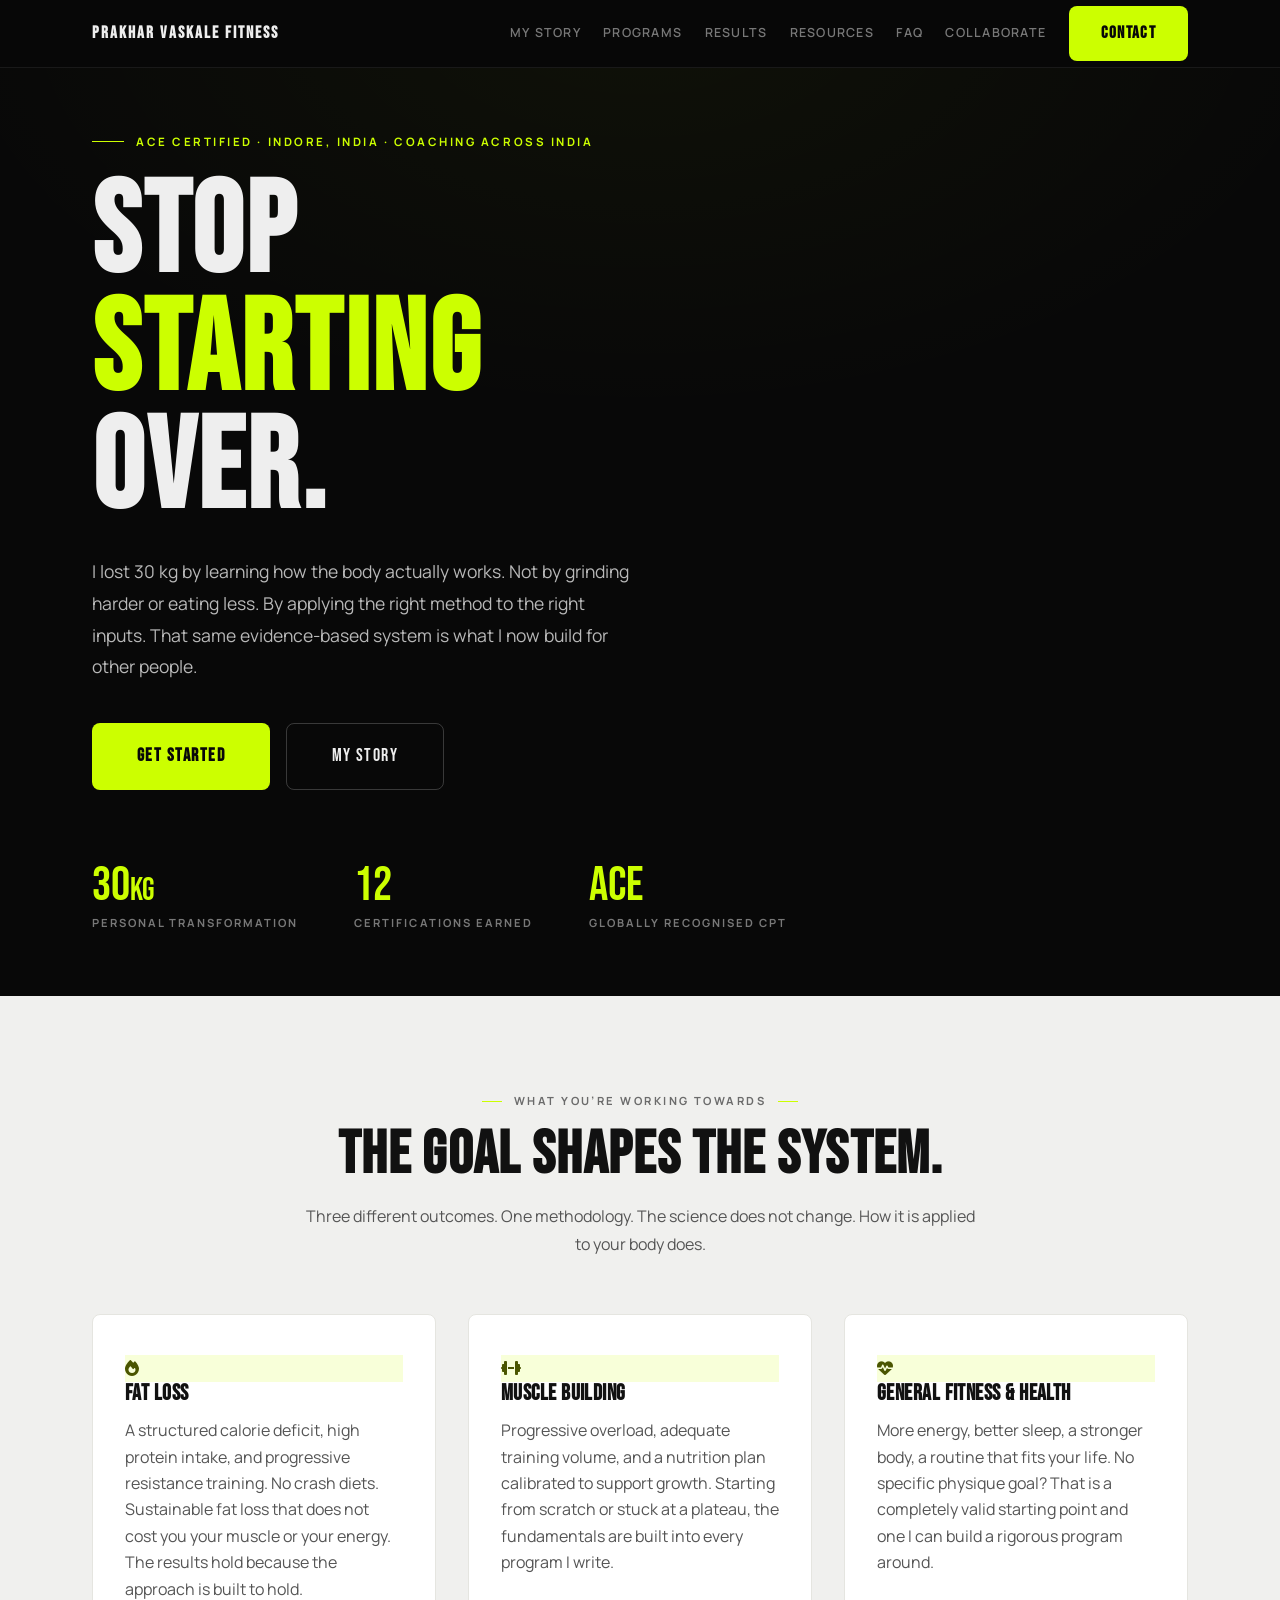
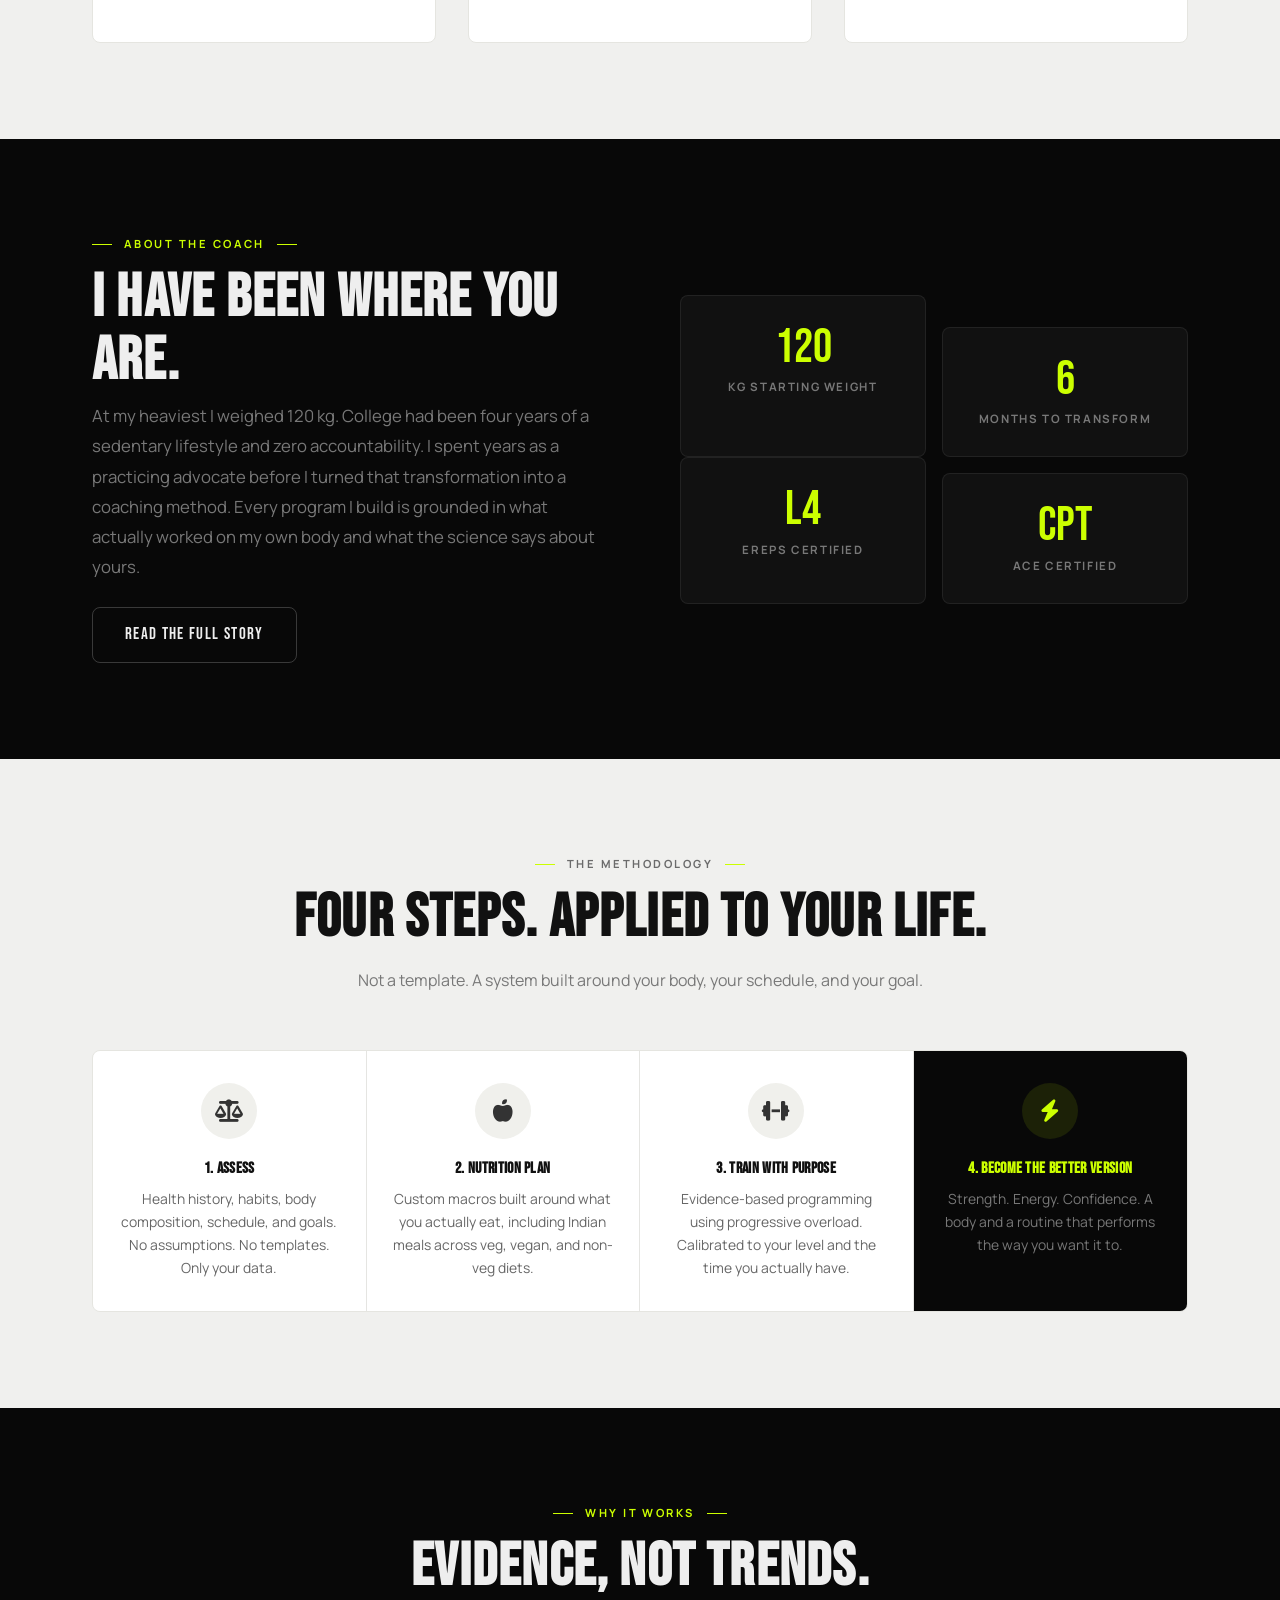
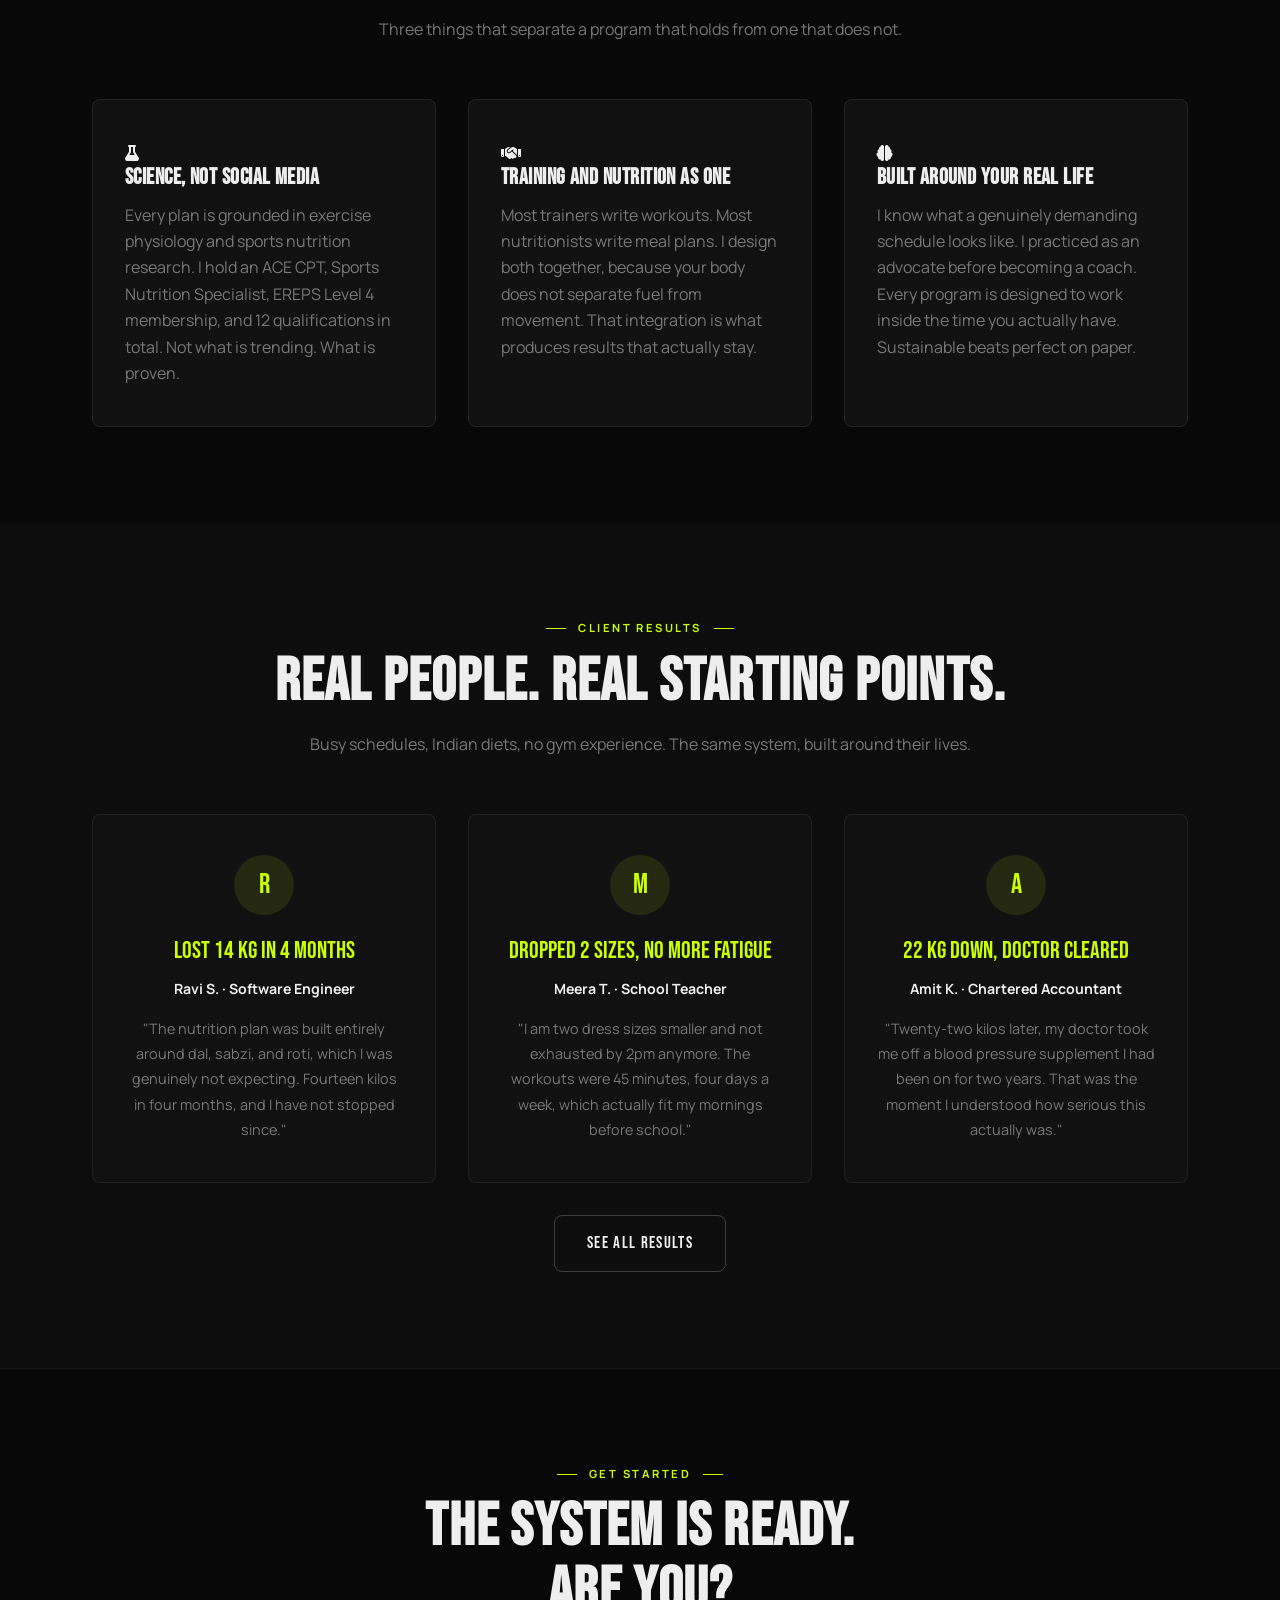
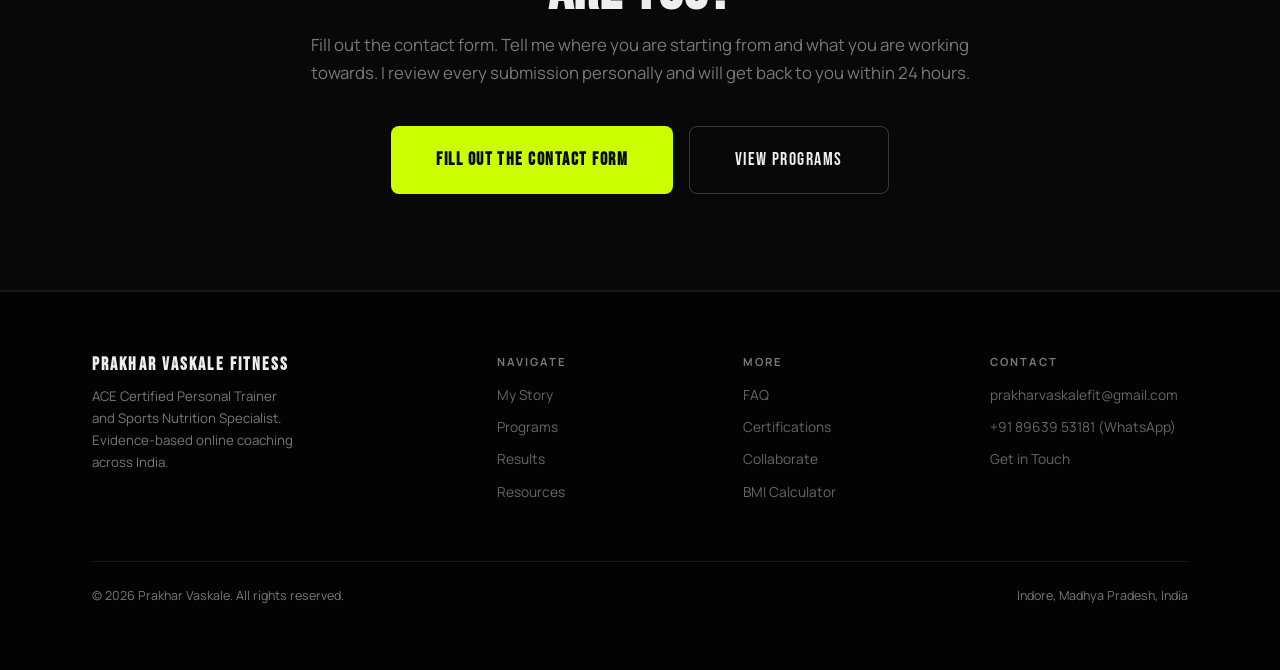
==== commit 20c35e72: "Add files via upload" ====
--- a/index.html
+++ b/index.html
@@ -13,7 +13,7 @@
 </head>
 <body>
 
-    <nav class="navbar">
+        <nav class="navbar">
         <div class="nav-container">
             <a href="index.html" class="logo">PRAKHAR VASKALE FITNESS</a>
             <button class="nav-toggle" id="navToggle" aria-label="Toggle navigation" aria-expanded="false">
@@ -232,12 +232,12 @@
         </div>
     </section>
 
-    <footer class="footer">
+        <footer class="footer">
         <div class="container">
             <div class="footer-grid">
                 <div>
                     <div class="logo footer-logo">PRAKHAR VASKALE FITNESS</div>
-                    <p class="footer-tagline">ACE Certified Personal Trainer &amp; Sports Nutrition Specialist. Evidence-based online coaching across India.</p>
+                    <p class="footer-tagline">ACE Certified Personal Trainer and Sports Nutrition Specialist. Evidence-based online coaching across India.</p>
                 </div>
                 <div class="footer-col">
                     <h4>Navigate</h4>
@@ -269,6 +269,23 @@
 
     <script>
     (function(){
+        var t=document.getElementById('navToggle'),l=document.getElementById('navLinks');
+        if(!t||!l)return;
+        t.addEventListener('click',function(){var o=l.classList.toggle('open');t.classList.toggle('open',o);t.setAttribute('aria-expanded',o);});
+        l.querySelectorAll('a').forEach(function(a){a.addEventListener('click',function(){l.classList.remove('open');t.classList.remove('open');t.setAttribute('aria-expanded'
+    <script>
+    (function(){
+        var nav=document.querySelector('.navbar');
+        var lastY=0,ticking=false;
+        window.addEventListener('scroll',function(){
+            if(!ticking){window.requestAnimationFrame(function(){
+                var y=window.scrollY;
+                if(y>lastY&&y>90){nav.classList.add('nav-up');}
+                else{nav.classList.remove('nav-up');}
+                nav.classList.toggle('nav-scrolled',y>12);
+                lastY=y;ticking=false;
+            });ticking=true;}
+        },{passive:true});
         var t=document.getElementById('navToggle'),l=document.getElementById('navLinks');
         if(!t||!l)return;
         t.addEventListener('click',function(){var o=l.classList.toggle('open');t.classList.toggle('open',o);t.setAttribute('aria-expanded',o);});
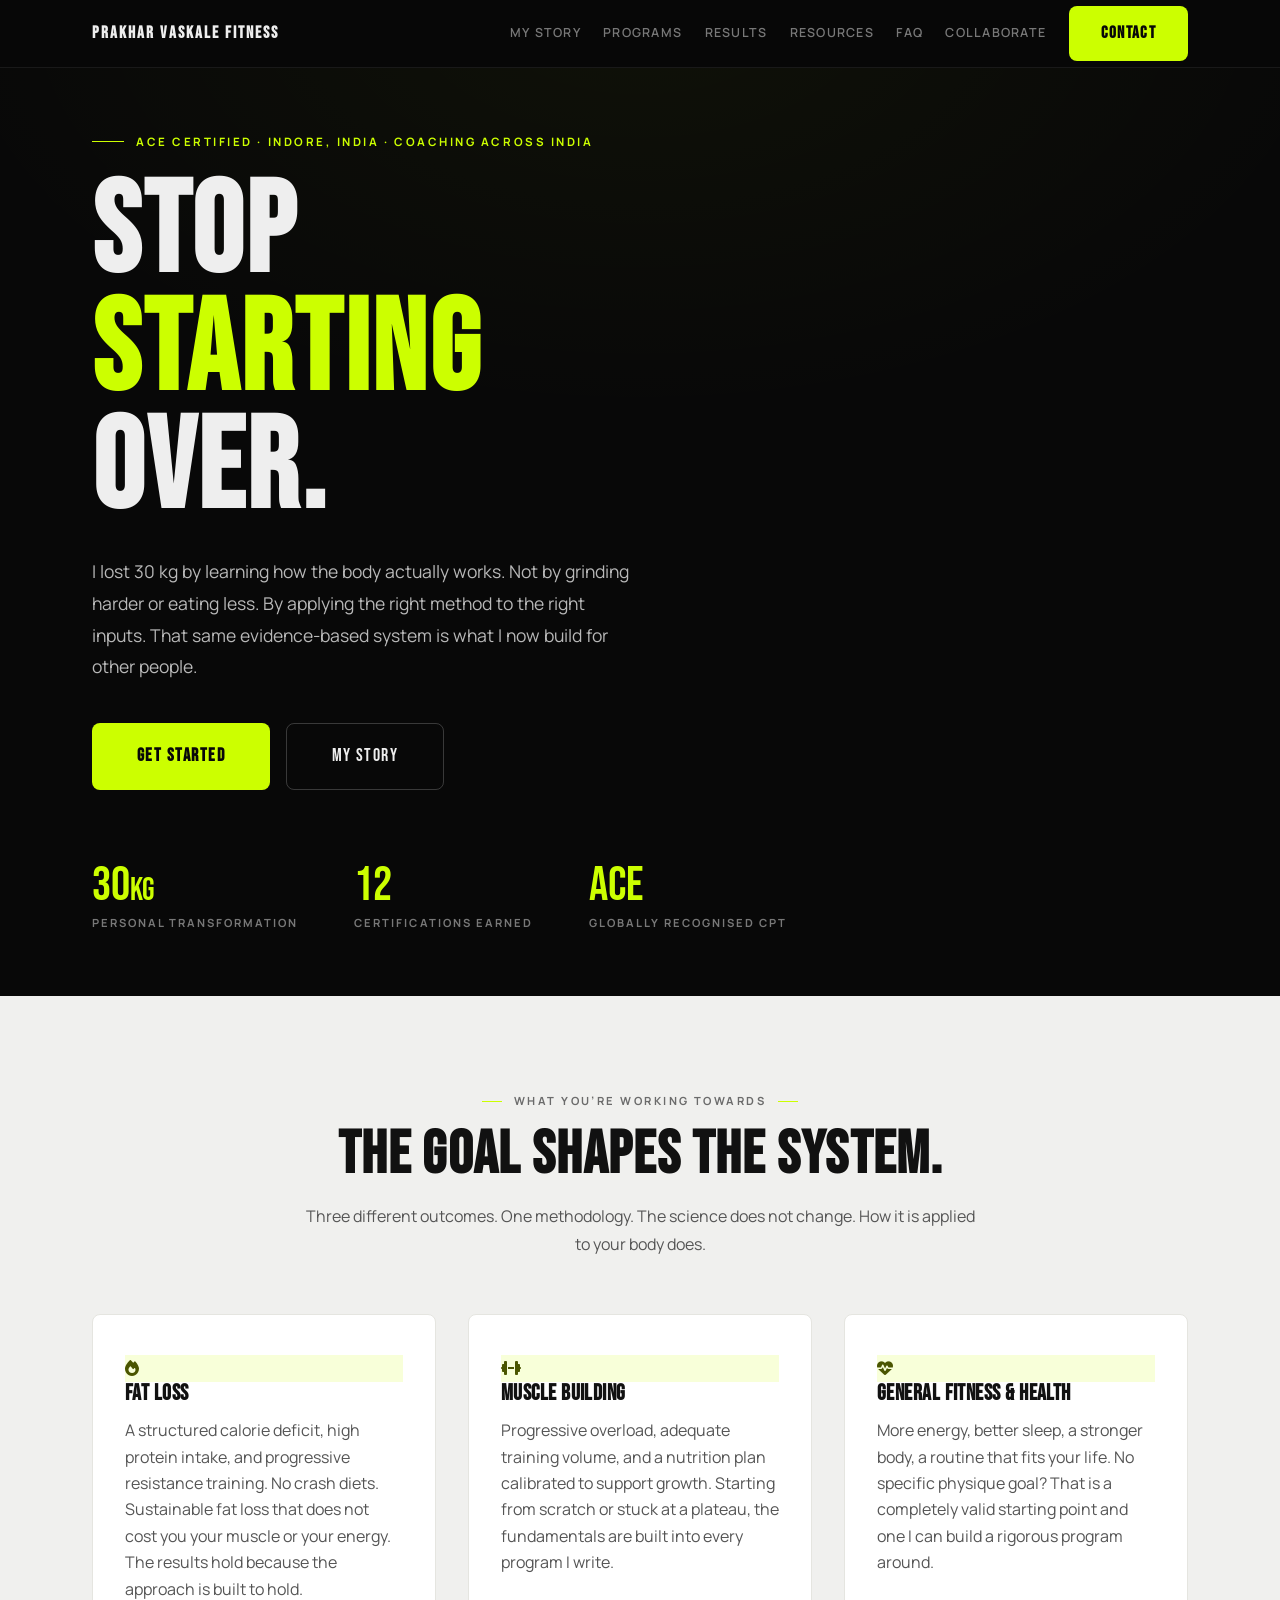
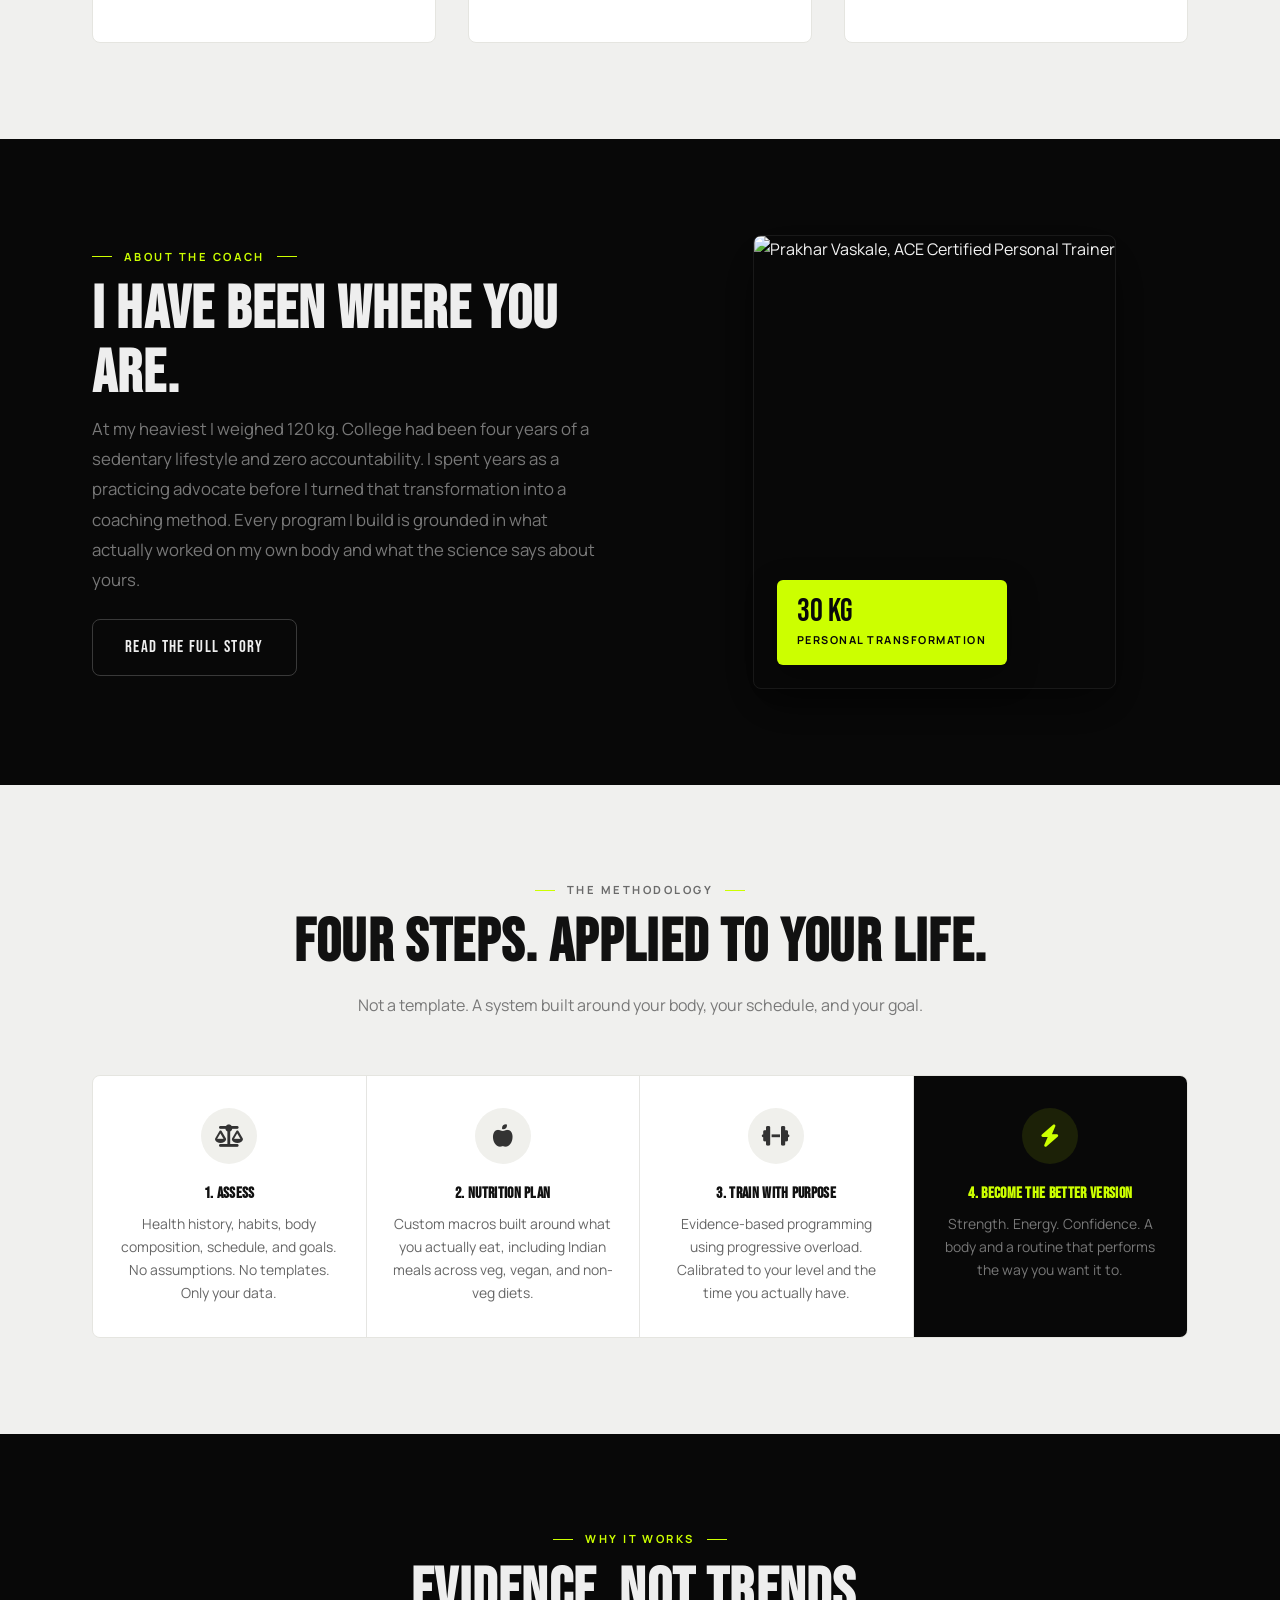
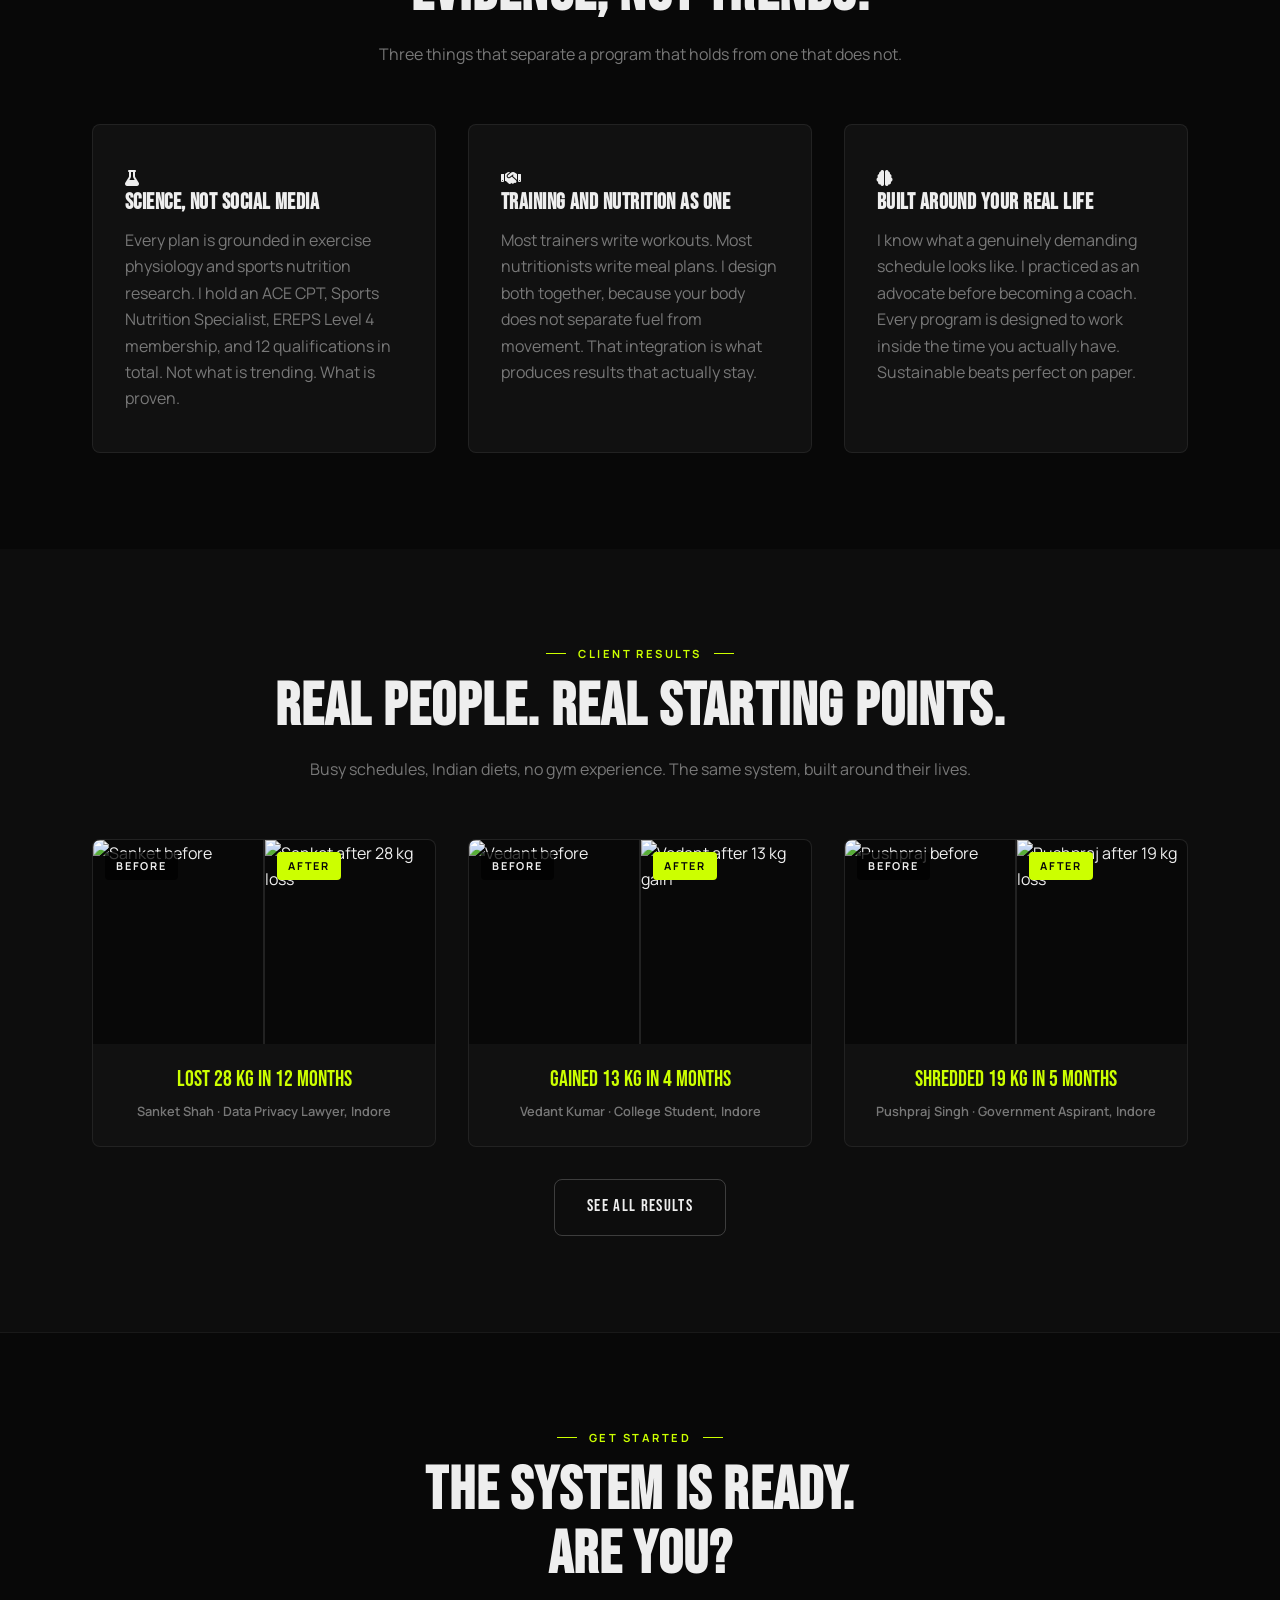
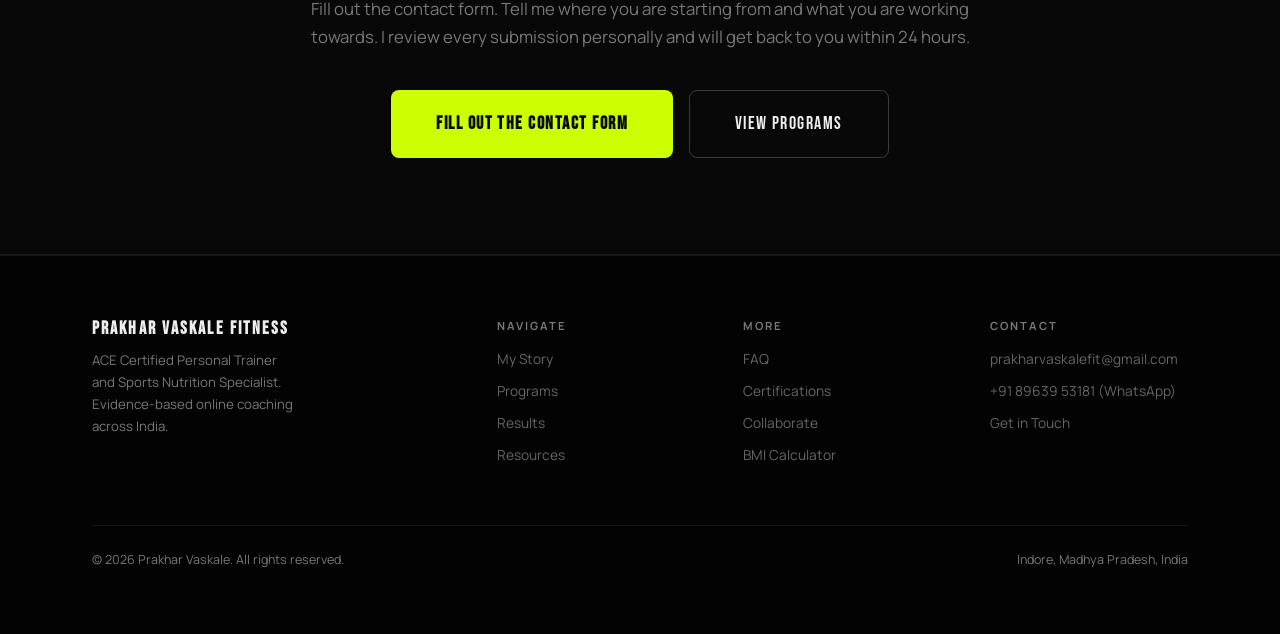
==== commit 5887e21c: "Add files via upload" ====
--- a/index.html
+++ b/index.html
@@ -13,7 +13,7 @@
 </head>
 <body>
 
-        <nav class="navbar">
+    <nav class="navbar">
         <div class="nav-container">
             <a href="index.html" class="logo">PRAKHAR VASKALE FITNESS</a>
             <button class="nav-toggle" id="navToggle" aria-label="Toggle navigation" aria-expanded="false">
@@ -31,7 +31,6 @@
         </div>
     </nav>
 
-    <!-- HERO -->
     <header class="hero">
         <div class="hero-bg"></div>
         <div class="hero-noise"></div>
@@ -64,7 +63,6 @@
         </div>
     </header>
 
-    <!-- GOALS -->
     <section class="section light-section">
         <div class="container">
             <div class="text-center mb-12">
@@ -92,7 +90,6 @@
         </div>
     </section>
 
-    <!-- BRIEF STORY TEASE -->
     <section class="section dark-section">
         <div class="container">
             <div style="display:grid;grid-template-columns:repeat(auto-fit,minmax(320px,1fr));gap:5rem;align-items:center;">
@@ -102,29 +99,17 @@
                     <p class="text-muted mb-6" style="font-size:1.05rem;line-height:1.8;">At my heaviest I weighed 120 kg. College had been four years of a sedentary lifestyle and zero accountability. I spent years as a practicing advocate before I turned that transformation into a coaching method. Every program I build is grounded in what actually worked on my own body and what the science says about yours.</p>
                     <a href="story.html" class="btn btn-outline">Read the Full Story</a>
                 </div>
-                <div style="display:grid;grid-template-columns:1fr 1fr;gap:1rem;">
-                    <div class="stat-card">
-                        <div class="stat-number">120</div>
-                        <div class="stat-label">kg starting weight</div>
-                    </div>
-                    <div class="stat-card" style="margin-top:2rem;">
-                        <div class="stat-number">6</div>
-                        <div class="stat-label">months to transform</div>
-                    </div>
-                    <div class="stat-card" style="margin-top:-1rem;">
-                        <div class="stat-number">L4</div>
-                        <div class="stat-label">EREPS certified</div>
-                    </div>
-                    <div class="stat-card">
-                        <div class="stat-number">CPT</div>
-                        <div class="stat-label">ACE certified</div>
-                    </div>
-                </div>
-            </div>
-        </div>
-    </section>
-
-    <!-- HOW IT WORKS -->
+                <div class="coach-photo-wrap">
+                    <img src="images/prakhar/main.webp" alt="Prakhar Vaskale, ACE Certified Personal Trainer" class="coach-photo">
+                    <div class="coach-photo-badge">
+                        <span class="coach-badge-num">30 KG</span>
+                        <span class="coach-badge-lbl">Personal transformation</span>
+                    </div>
+                </div>
+            </div>
+        </div>
+    </section>
+
     <section class="section light-section">
         <div class="container">
             <div class="text-center mb-12">
@@ -157,7 +142,6 @@
         </div>
     </section>
 
-    <!-- WHY CLIENTS CHOOSE ME -->
     <section class="section dark-section">
         <div class="container">
             <div class="text-center mb-12">
@@ -185,7 +169,6 @@
         </div>
     </section>
 
-    <!-- CLIENT RESULTS TEASE -->
     <section class="section darker-section">
         <div class="container">
             <div class="text-center mb-12">
@@ -194,23 +177,53 @@
                 <p class="section-subtitle mt-4">Busy schedules, Indian diets, no gym experience. The same system, built around their lives.</p>
             </div>
             <div class="grid-3">
-                <div class="feature-card text-center">
-                    <div class="testimonial-avatar" style="width:60px;height:60px;border-radius:50%;background:var(--accent-dim);display:flex;align-items:center;justify-content:center;margin:0 auto 1rem;font-family:var(--font-heading);font-size:1.75rem;color:var(--accent);">R</div>
-                    <p class="text-accent" style="font-family:var(--font-heading);font-size:1.5rem;margin-bottom:0.4rem;">Lost 14 kg in 4 Months</p>
-                    <p class="font-bold mb-4" style="font-size:0.88rem;">Ravi S. &middot; Software Engineer</p>
-                    <p class="text-muted" style="font-size:0.9rem;line-height:1.75;">"The nutrition plan was built entirely around dal, sabzi, and roti, which I was genuinely not expecting. Fourteen kilos in four months, and I have not stopped since."</p>
-                </div>
-                <div class="feature-card text-center">
-                    <div style="width:60px;height:60px;border-radius:50%;background:var(--accent-dim);display:flex;align-items:center;justify-content:center;margin:0 auto 1rem;font-family:var(--font-heading);font-size:1.75rem;color:var(--accent);">M</div>
-                    <p class="text-accent" style="font-family:var(--font-heading);font-size:1.5rem;margin-bottom:0.4rem;">Dropped 2 Sizes, No More Fatigue</p>
-                    <p class="font-bold mb-4" style="font-size:0.88rem;">Meera T. &middot; School Teacher</p>
-                    <p class="text-muted" style="font-size:0.9rem;line-height:1.75;">"I am two dress sizes smaller and not exhausted by 2pm anymore. The workouts were 45 minutes, four days a week, which actually fit my mornings before school."</p>
-                </div>
-                <div class="feature-card text-center">
-                    <div style="width:60px;height:60px;border-radius:50%;background:var(--accent-dim);display:flex;align-items:center;justify-content:center;margin:0 auto 1rem;font-family:var(--font-heading);font-size:1.75rem;color:var(--accent);">A</div>
-                    <p class="text-accent" style="font-family:var(--font-heading);font-size:1.5rem;margin-bottom:0.4rem;">22 kg Down, Doctor Cleared</p>
-                    <p class="font-bold mb-4" style="font-size:0.88rem;">Amit K. &middot; Chartered Accountant</p>
-                    <p class="text-muted" style="font-size:0.9rem;line-height:1.75;">"Twenty-two kilos later, my doctor took me off a blood pressure supplement I had been on for two years. That was the moment I understood how serious this actually was."</p>
+                <div class="transformation-card compact">
+                    <div class="ba-images">
+                        <div class="ba-img">
+                            <img src="images/testimonials/sanket-before.webp" alt="Sanket before" loading="lazy">
+                            <span class="ba-label">Before</span>
+                        </div>
+                        <div class="ba-img">
+                            <img src="images/testimonials/sanket-after.webp" alt="Sanket after 28 kg loss" loading="lazy">
+                            <span class="ba-label ba-label-after">After</span>
+                        </div>
+                    </div>
+                    <div class="ba-body">
+                        <p class="ba-headline">Lost 28 kg in 12 Months</p>
+                        <p class="ba-person">Sanket Shah &middot; Data Privacy Lawyer, Indore</p>
+                    </div>
+                </div>
+                <div class="transformation-card compact">
+                    <div class="ba-images">
+                        <div class="ba-img">
+                            <img src="images/testimonials/vedant-before.webp" alt="Vedant before" loading="lazy">
+                            <span class="ba-label">Before</span>
+                        </div>
+                        <div class="ba-img">
+                            <img src="images/testimonials/vedant-after.webp" alt="Vedant after 13 kg gain" loading="lazy">
+                            <span class="ba-label ba-label-after">After</span>
+                        </div>
+                    </div>
+                    <div class="ba-body">
+                        <p class="ba-headline">Gained 13 kg in 4 Months</p>
+                        <p class="ba-person">Vedant Kumar &middot; College Student, Indore</p>
+                    </div>
+                </div>
+                <div class="transformation-card compact">
+                    <div class="ba-images">
+                        <div class="ba-img">
+                            <img src="images/testimonials/pushpraj-before.webp" alt="Pushpraj before" loading="lazy">
+                            <span class="ba-label">Before</span>
+                        </div>
+                        <div class="ba-img">
+                            <img src="images/testimonials/pushpraj-after.webp" alt="Pushpraj after 19 kg loss" loading="lazy">
+                            <span class="ba-label ba-label-after">After</span>
+                        </div>
+                    </div>
+                    <div class="ba-body">
+                        <p class="ba-headline">Shredded 19 kg in 5 Months</p>
+                        <p class="ba-person">Pushpraj Singh &middot; Government Aspirant, Indore</p>
+                    </div>
                 </div>
             </div>
             <div class="text-center mt-8">
@@ -219,7 +232,6 @@
         </div>
     </section>
 
-    <!-- FINAL CTA -->
     <section class="section dark-section text-center border-y">
         <div class="container">
             <p class="eyebrow">Get started</p>
@@ -232,7 +244,7 @@
         </div>
     </section>
 
-        <footer class="footer">
+    <footer class="footer">
         <div class="container">
             <div class="footer-grid">
                 <div>
@@ -268,30 +280,59 @@
     </footer>
 
     <script>
-    (function(){
-        var t=document.getElementById('navToggle'),l=document.getElementById('navLinks');
-        if(!t||!l)return;
-        t.addEventListener('click',function(){var o=l.classList.toggle('open');t.classList.toggle('open',o);t.setAttribute('aria-expanded',o);});
-        l.querySelectorAll('a').forEach(function(a){a.addEventListener('click',function(){l.classList.remove('open');t.classList.remove('open');t.setAttribute('aria-expanded'
-    <script>
-    (function(){
-        var nav=document.querySelector('.navbar');
-        var lastY=0,ticking=false;
-        window.addEventListener('scroll',function(){
-            if(!ticking){window.requestAnimationFrame(function(){
-                var y=window.scrollY;
-                if(y>lastY&&y>90){nav.classList.add('nav-up');}
-                else{nav.classList.remove('nav-up');}
-                nav.classList.toggle('nav-scrolled',y>12);
-                lastY=y;ticking=false;
-            });ticking=true;}
-        },{passive:true});
-        var t=document.getElementById('navToggle'),l=document.getElementById('navLinks');
-        if(!t||!l)return;
-        t.addEventListener('click',function(){var o=l.classList.toggle('open');t.classList.toggle('open',o);t.setAttribute('aria-expanded',o);});
-        l.querySelectorAll('a').forEach(function(a){a.addEventListener('click',function(){l.classList.remove('open');t.classList.remove('open');t.setAttribute('aria-expanded','false');});});
-        document.addEventListener('click',function(e){if(!t.contains(e.target)&&!l.contains(e.target)){l.classList.remove('open');t.classList.remove('open');t.setAttribute('aria-expanded','false');}});
-    })();
+    /* Nav Master Script */
+    document.addEventListener('DOMContentLoaded', function() {
+        var nav = document.querySelector('.navbar');
+        var lastY = 0, ticking = false;
+        
+        window.addEventListener('scroll', function() {
+            if (!ticking) {
+                window.requestAnimationFrame(function() {
+                    var y = window.scrollY;
+                    if (y > lastY && y > 90) { nav.classList.add('nav-up'); }
+                    else { nav.classList.remove('nav-up'); }
+                    nav.classList.toggle('nav-scrolled', y > 12);
+                    lastY = y; ticking = false;
+                });
+                ticking = true;
+            }
+        }, { passive: true });
+
+        var t = document.getElementById('navToggle');
+        var l = document.getElementById('navLinks');
+        
+        if (t && l) {
+            t.addEventListener('click', function(e) {
+                e.stopPropagation();
+                var isOpen = l.classList.contains('open');
+                if (isOpen) {
+                    l.classList.remove('open');
+                    t.classList.remove('open');
+                    t.setAttribute('aria-expanded', 'false');
+                } else {
+                    l.classList.add('open');
+                    t.classList.add('open');
+                    t.setAttribute('aria-expanded', 'true');
+                }
+            });
+
+            l.querySelectorAll('a').forEach(function(a) {
+                a.addEventListener('click', function() {
+                    l.classList.remove('open');
+                    t.classList.remove('open');
+                    t.setAttribute('aria-expanded', 'false');
+                });
+            });
+
+            document.addEventListener('click', function(e) {
+                if (l.classList.contains('open') && !t.contains(e.target) && !l.contains(e.target)) {
+                    l.classList.remove('open');
+                    t.classList.remove('open');
+                    t.setAttribute('aria-expanded', 'false');
+                }
+            });
+        }
+    });
     </script>
 </body>
 </html>
--- a/style.css
+++ b/style.css
@@ -255,19 +255,28 @@
 .feature-list li i { color:var(--accent); margin-top:0.18rem; flex-shrink:0; }
 
 /* ---- Timeline (story page) ---- */
-.timeline { display:flex; flex-direction:column; gap:5rem; }
+.timeline { display:flex; flex-direction:column; gap:6rem; }
 .timeline-item { display:flex; flex-wrap:wrap; align-items:center; gap:4rem; }
 .timeline-item.reverse { flex-direction:row-reverse; }
-.timeline-img { flex:1 1 380px; }
-.timeline-content { flex:1 1 380px; }
+.timeline-img { flex:0 1 380px; min-width:280px; }
+.timeline-content { flex:1 1 420px; }
 .timeline-img img {
-    width:100%; height:360px; object-fit:cover;
-    border-radius:var(--radius); filter:grayscale(70%);
-    transition:filter 0.4s, transform 0.4s; box-shadow:0 12px 40px rgba(0,0,0,0.5);
-}
-.timeline-item:hover .timeline-img img { filter:grayscale(10%); transform:scale(1.01); }
+    width:100%; aspect-ratio:3/4; object-fit:cover; object-position:center 20%;
+    border-radius:var(--radius); filter:grayscale(40%) contrast(1.05);
+    transition:filter 0.4s, transform 0.4s; box-shadow:0 18px 50px rgba(0,0,0,0.55);
+    border:1px solid var(--border);
+}
+.timeline-item:hover .timeline-img img { filter:grayscale(0%) contrast(1.1); transform:scale(1.01); }
 .timeline-content h3 { font-size:2.2rem; color:var(--accent); margin-bottom:1rem; }
 .timeline-content p { font-size:1.05rem; color:#c0c0c0; line-height:1.8; }
+
+/* Before/after pair inside timeline (for the transformation chapter) */
+.timeline-ba { display:grid; grid-template-columns:1fr 1fr; gap:0.75rem; }
+.timeline-ba .timeline-ba-slot { position:relative; border-radius:var(--radius); overflow:hidden; border:1px solid var(--border); box-shadow:0 18px 50px rgba(0,0,0,0.55); }
+.timeline-ba img { width:100%; aspect-ratio:3/4; object-fit:cover; object-position:center 15%; display:block; filter:grayscale(30%) contrast(1.05); transition:filter 0.4s; }
+.timeline-ba-slot:hover img { filter:grayscale(0%) contrast(1.1); }
+.timeline-ba-label { position:absolute; top:0.6rem; left:0.6rem; background:rgba(0,0,0,0.8); color:var(--text-main); font-family:var(--font-body); font-size:0.62rem; font-weight:700; text-transform:uppercase; letter-spacing:0.16em; padding:0.3rem 0.65rem; border-radius:4px; }
+.timeline-ba-label.after { background:var(--accent); color:var(--text-on-accent); }
 
 /* ---- Flowchart ---- */
 .flowchart { display:flex; flex-wrap:wrap; align-items:stretch; }
@@ -334,12 +343,46 @@
 .contact-btn-email:hover { background:rgba(204,255,0,0.15); border-color:var(--accent); transform:translateY(-1px); }
 .contact-btn-whatsapp { background:rgba(37,211,102,0.08); border:1px solid rgba(37,211,102,0.22); color:var(--text-main); }
 .contact-btn-whatsapp:hover { background:rgba(37,211,102,0.15); transform:translateY(-1px); }
+.contact-btn-instagram { background:linear-gradient(135deg, rgba(225,48,108,0.08), rgba(253,29,29,0.08), rgba(252,176,69,0.08)); border:1px solid rgba(225,48,108,0.28); color:var(--text-main); }
+.contact-btn-instagram:hover { background:linear-gradient(135deg, rgba(225,48,108,0.18), rgba(253,29,29,0.18), rgba(252,176,69,0.18)); border-color:rgba(225,48,108,0.5); transform:translateY(-1px); }
+.contact-btn-instagram i { background:linear-gradient(45deg,#f09433,#e6683c,#dc2743,#cc2366,#bc1888); -webkit-background-clip:text; -webkit-text-fill-color:transparent; background-clip:text; }
 
 .divider-label { display:flex; align-items:center; gap:1rem; margin:3rem 0 2rem; }
 .divider-label::before,.divider-label::after { content:''; flex:1; height:1px; background:var(--border); }
 .divider-label span { font-family:var(--font-body); font-size:0.72rem; font-weight:700; letter-spacing:0.18em; color:var(--text-muted); text-transform:uppercase; white-space:nowrap; }
 
-.calendly-wrapper { background:var(--bg-card); border-radius:var(--radius); max-width:900px; margin:0 auto; border:1px solid var(--border); overflow:hidden; }
+.calendly-wrapper { background:var(--bg-card); border-radius:var(--radius); max-width:900px; margin:0 auto; border:1px solid var(--border); overflow:hidden; min-height:780px; }
+.calendly-inline-widget { min-height:780px; }
+
+/* ---- Transformation Cards (Before/After) ---- */
+.transformation-grid { display:grid; grid-template-columns:1fr; gap:2.5rem; max-width:900px; margin:0 auto; }
+.transformation-card { background:var(--bg-card); border:1px solid var(--border); border-radius:var(--radius); overflow:hidden; transition:var(--transition); }
+.transformation-card:hover { border-color:var(--accent-border); transform:translateY(-3px); box-shadow:0 18px 40px rgba(0,0,0,0.4); }
+.ba-images { display:grid; grid-template-columns:1fr 1fr; gap:2px; background:var(--border); }
+.ba-img { position:relative; background:var(--bg-main); aspect-ratio:3/4; overflow:hidden; }
+.ba-img img { width:100%; height:100%; object-fit:cover; object-position:center top; display:block; }
+.ba-label { position:absolute; top:0.75rem; left:0.75rem; background:rgba(0,0,0,0.75); color:var(--text-main); font-family:var(--font-body); font-size:0.68rem; font-weight:700; text-transform:uppercase; letter-spacing:0.16em; padding:0.3rem 0.7rem; border-radius:4px; }
+.ba-label-after { background:var(--accent); color:var(--text-on-accent); }
+.ba-body { padding:2rem; }
+.ba-headline { font-family:var(--font-heading); font-size:1.8rem; color:var(--accent); line-height:1.1; margin-bottom:0.5rem; }
+.ba-person { font-size:0.85rem; color:var(--text-muted); font-weight:600; margin-bottom:1.25rem; }
+.ba-points { list-style:none; padding:0; margin:0; }
+.ba-points li { font-size:0.92rem; color:#c0c0c0; line-height:1.7; padding:0.4rem 0 0.4rem 1.5rem; position:relative; }
+.ba-points li::before { content:'\2192'; color:var(--accent); position:absolute; left:0; top:0.4rem; }
+
+/* Compact card for homepage */
+.transformation-card.compact .ba-img { aspect-ratio:1/1.2; }
+.transformation-card.compact .ba-body { padding:1.5rem; text-align:center; }
+.transformation-card.compact .ba-headline { font-size:1.4rem; }
+.transformation-card.compact .ba-person { margin-bottom:0; font-size:0.8rem; }
+
+/* ---- Coach Photo (homepage) ---- */
+.coach-photo-wrap { position:relative; max-width:480px; margin:0 auto; }
+.coach-photo { width:100%; aspect-ratio:4/5; object-fit:cover; object-position:center top; border-radius:var(--radius); border:1px solid var(--border); filter:grayscale(5%) contrast(1.05); transition:var(--transition); box-shadow:0 18px 50px rgba(0,0,0,0.5); }
+.coach-photo-wrap:hover .coach-photo { filter:grayscale(0%) contrast(1.08); }
+.coach-photo-badge { position:absolute; bottom:1.5rem; left:1.5rem; background:var(--accent); color:var(--text-on-accent); padding:1rem 1.25rem; border-radius:6px; box-shadow:0 10px 30px rgba(0,0,0,0.35); display:flex; flex-direction:column; gap:0.15rem; }
+.coach-badge-num { font-family:var(--font-heading); font-size:2rem; line-height:1; }
+.coach-badge-lbl { font-size:0.68rem; font-weight:700; text-transform:uppercase; letter-spacing:0.14em; }
 
 /* ---- FAQ ---- */
 .faq-item { background:var(--bg-card); border:1px solid var(--border); border-radius:var(--radius); margin-bottom:0.75rem; overflow:hidden; transition:border-color 0.2s; }
@@ -440,8 +483,23 @@
 @media (max-width:1000px) {
     .nav-container { padding:0 1.5rem; }
     .nav-toggle { display:flex; }
-    .nav-links { position:fixed; top:var(--nav-h); left:0; right:0; background:rgba(8,8,8,0.98); border-top:1px solid var(--border); flex-direction:column; align-items:stretch; gap:0; padding:0.5rem 0 1rem; max-height:0; overflow:hidden; opacity:0; pointer-events:none; transition:max-height 0.35s ease,opacity 0.25s ease; z-index:998; }
-    .nav-links.open { max-height:520px; opacity:1; pointer-events:auto; }
+    
+    /* Fixed Mobile Nav Visibility */
+    .nav-links { 
+        position:fixed; top:var(--nav-h); left:0; right:0; 
+        background:rgba(8,8,8,0.98); border-top:1px solid var(--border); 
+        flex-direction:column; align-items:stretch; gap:0; padding:0; 
+        max-height:0; overflow-y:hidden; visibility:hidden; opacity:0; 
+        pointer-events:none; transition:max-height 0.4s ease, opacity 0.3s ease, padding 0.3s ease; 
+        z-index:998; 
+    }
+    .nav-links.open { 
+        max-height:calc(100vh - var(--nav-h)); 
+        padding:0.5rem 0 1rem;
+        overflow-y:auto; visibility:visible; opacity:1; 
+        pointer-events:auto; 
+    }
+    
     .nav-links a:not(.btn) { display:block; padding:0.9rem 1.5rem; border-bottom:1px solid var(--border); font-size:0.85rem; }
     .nav-links a:not(.btn)::after { display:none; }
     .nav-links .btn { margin:0.75rem 1.5rem 0; text-align:center; }
@@ -461,6 +519,18 @@
     .footer-grid { grid-template-columns:1fr; gap:2rem; }
     .hero-content { padding:3rem 1.25rem; }
     .inline-pair { grid-template-columns:1fr; }
+    .ba-body { padding:1.5rem; }
+    .ba-headline { font-size:1.5rem; }
+    .transformation-card.compact .ba-img { aspect-ratio:3/4; }
+    .coach-photo-badge { bottom:1rem; left:1rem; padding:0.75rem 1rem; }
+    .coach-badge-num { font-size:1.5rem; }
+    .timeline { gap:4rem; }
+    .timeline-item, .timeline-item.reverse { flex-direction:column; gap:2rem; }
+    .timeline-img { flex:1 1 auto; width:100%; max-width:420px; margin:0 auto; }
+    .timeline-content { flex:1 1 auto; }
+    .timeline-content h3 { font-size:1.8rem; }
+    .timeline-ba { gap:0.5rem; }
+    .timeline-ba-label { font-size:0.58rem; padding:0.25rem 0.55rem; }
     .flow-step { border-right:none; border-bottom:1px solid #e5e5e2; }
     .flow-step:last-child { border-bottom:none; }
 }
